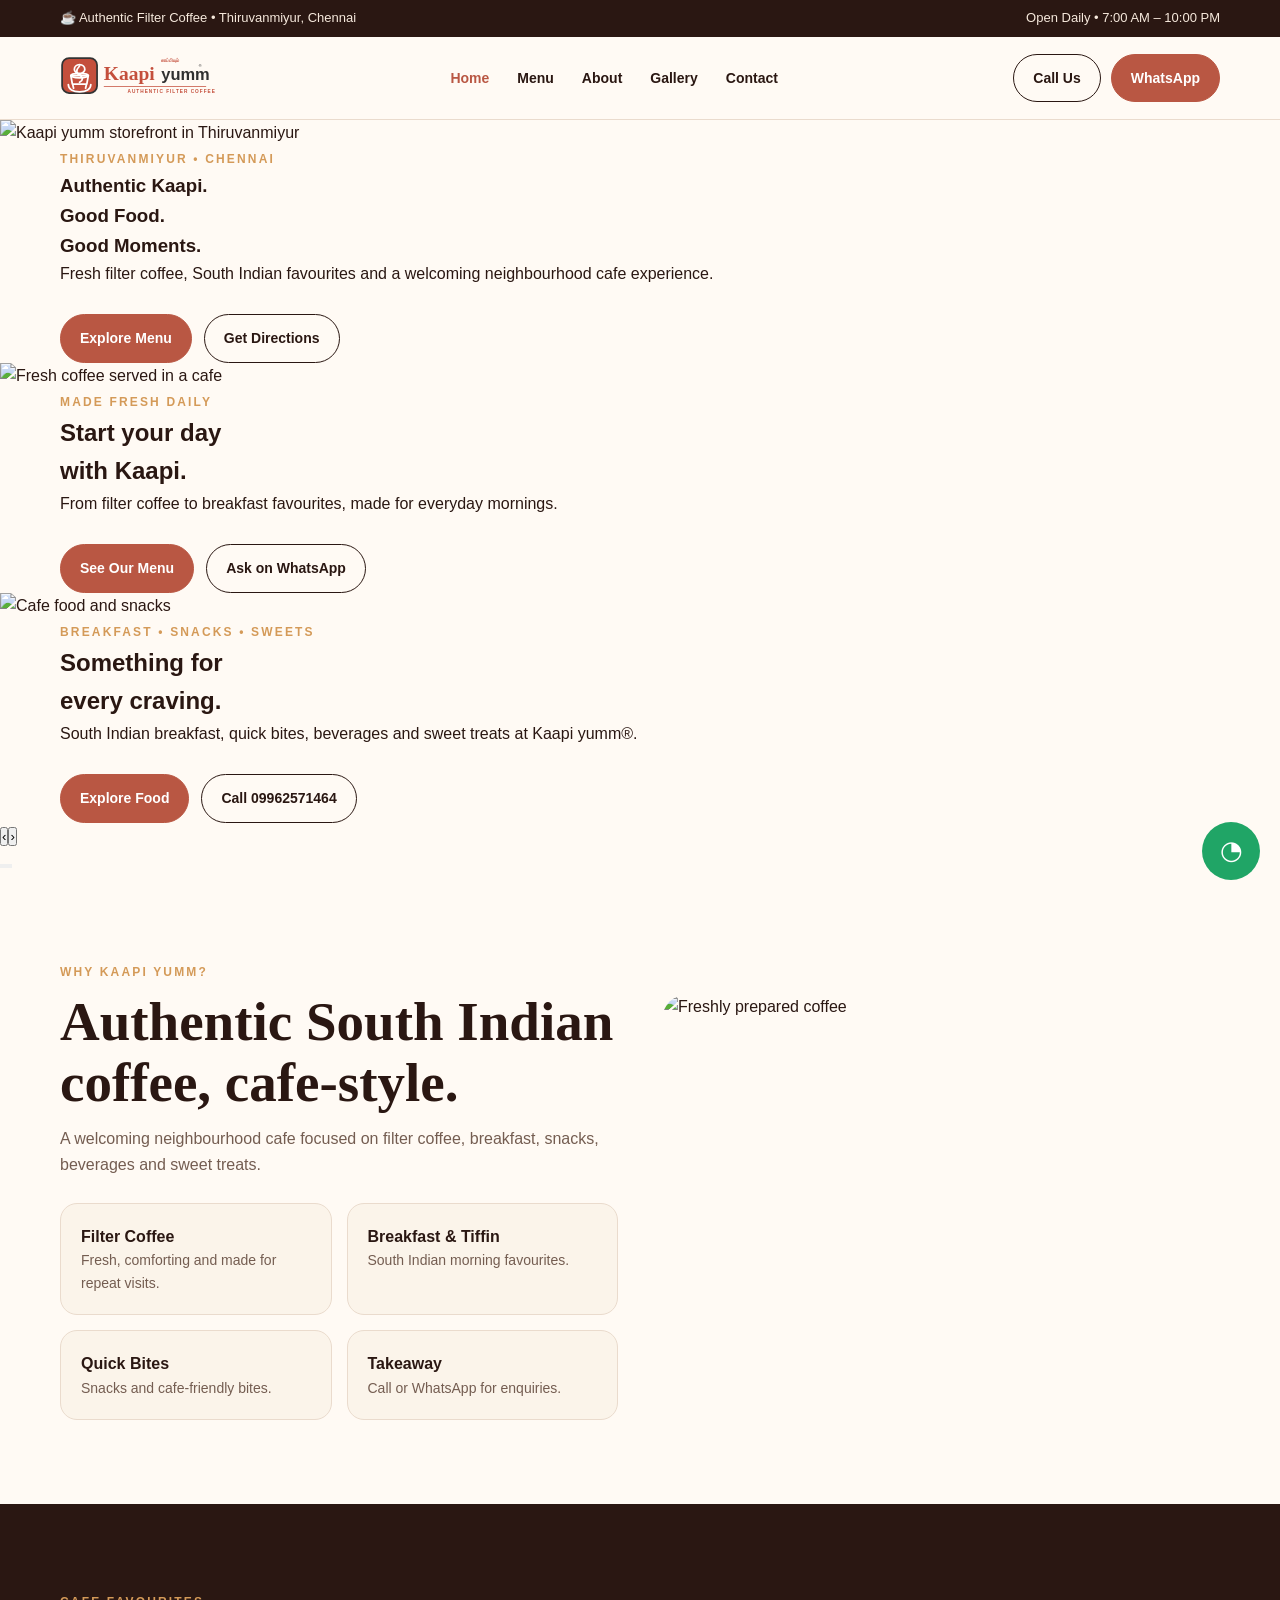
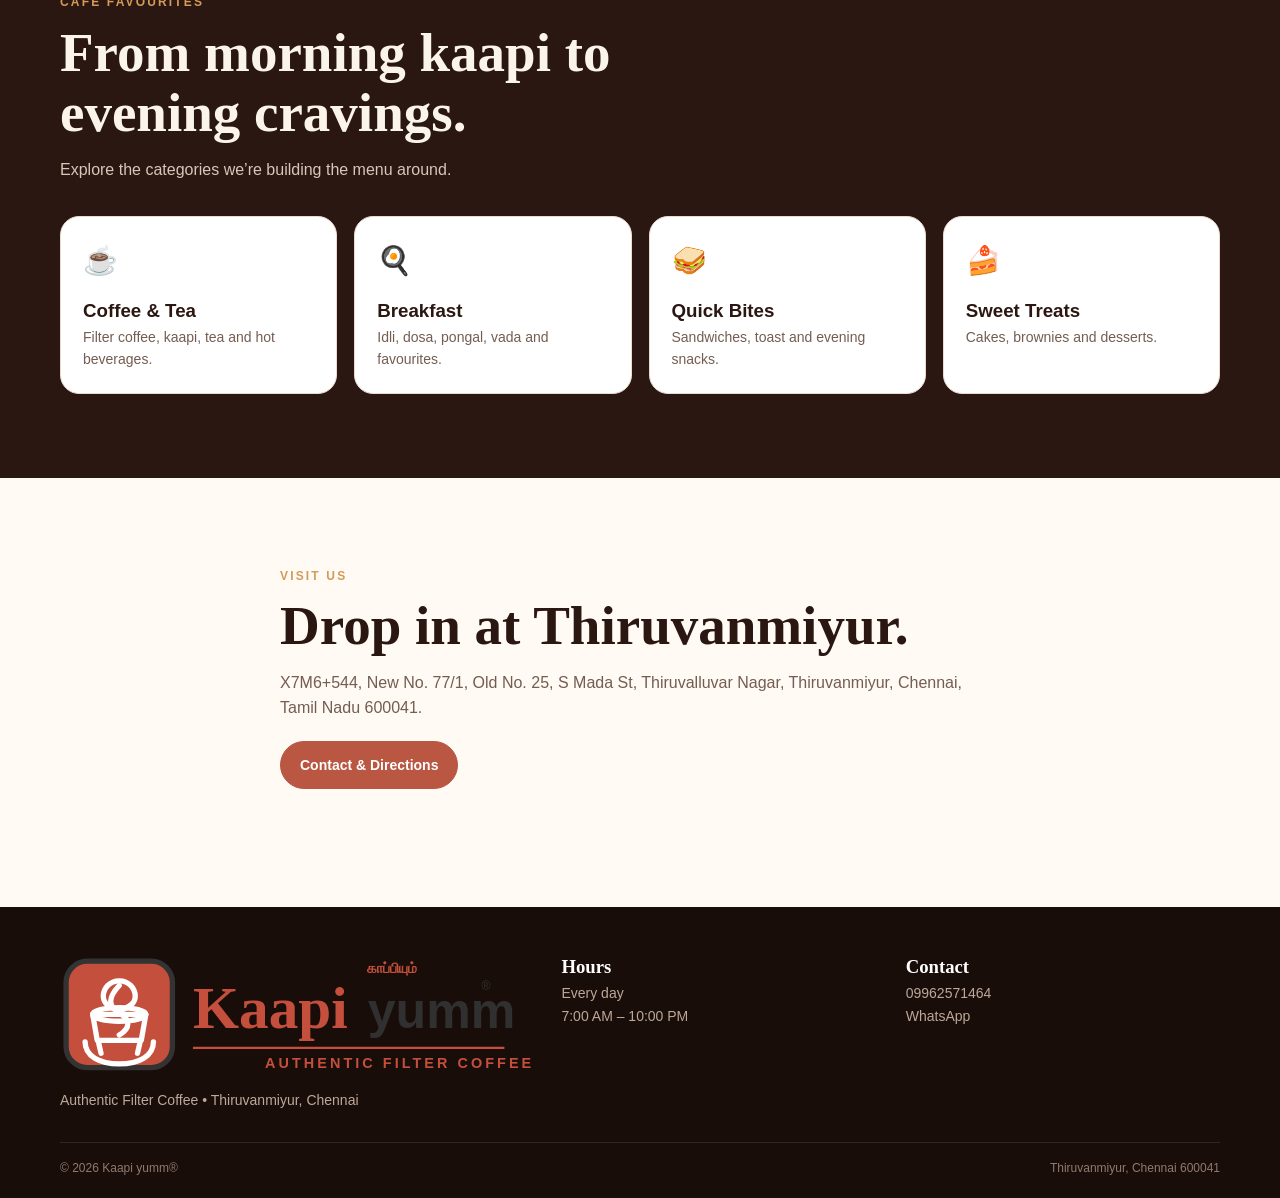
==== index.html @ 38e5a7e5 "Add responsive Kaapi yumm hero slider" ====
<!doctype html><html lang="en"><head><meta charset="utf-8"><meta name="viewport" content="width=device-width,initial-scale=1"><title>Kaapi yumm® | Authentic Filter Coffee in Thiruvanmiyur</title><meta name="description" content="Kaapi yumm® — authentic filter coffee, breakfast, snacks and cafe favourites in Thiruvanmiyur, Chennai."><link rel="stylesheet" href="css/style.css"></head><body><div class="topbar"><div class="container"><span>☕ Authentic Filter Coffee • Thiruvanmiyur, Chennai</span><span>Open Daily • 7:00 AM – 10:00 PM</span></div></div><header class="navbar"><div class="container nav-wrap"><a class="brand" href="index.html"><img src="assets/kaapi-yumm-logo.svg" alt="Kaapi yumm® — Authentic Filter Coffee"></a><nav><ul class="nav-links"><li><a class="active" href="index.html">Home</a></li><li><a href="menu.html">Menu</a></li><li><a href="about.html">About</a></li><li><a href="gallery.html">Gallery</a></li><li><a href="contact.html">Contact</a></li></ul></nav><div class="nav-cta"><a class="btn btn-outline" href="tel:+919962571464">Call Us</a><a class="btn btn-primary" href="https://wa.me/919962571464?text=Hi%20Kaapi%20yumm%2C%20I%27d%20like%20to%20know%20more." target="_blank" rel="noreferrer">WhatsApp</a><button class="menu-toggle" aria-label="Open menu" aria-expanded="false">☰</button></div></div></header><main><section class="hero-slider" aria-label="Kaapi yumm highlights"><div class="slider-track"><article class="hero-slide is-active"><img src="assets/storefront.webp" alt="Kaapi yumm storefront in Thiruvanmiyur"><div class="hero-slide-overlay"><div class="container hero-slide-content"><span class="eyebrow">Thiruvanmiyur • Chennai</span><h1>Authentic <span>Kaapi.</span><br>Good Food.<br>Good Moments.</h1><p>Fresh filter coffee, South Indian favourites and a welcoming neighbourhood cafe experience.</p><div class="hero-actions"><a class="btn btn-primary" href="menu.html">Explore Menu</a><a class="btn btn-light" href="https://www.google.com/maps/search/?api=1&query=X7M6%2B544%2C%2077%2F1%2C%20S%20Mada%20St%2C%20Thiruvanmiyur%2C%20Chennai%2C%20Tamil%20Nadu%20600041" target="_blank" rel="noreferrer">Get Directions</a></div></div></div></article><article class="hero-slide"><img src="https://images.unsplash.com/photo-1495474472287-4d71bcdd2085?auto=format&fit=crop&w=1800&q=88" alt="Fresh coffee served in a cafe"><div class="hero-slide-overlay"><div class="container hero-slide-content"><span class="eyebrow">Made Fresh Daily</span><h2>Start your day<br>with <span>Kaapi.</span></h2><p>From filter coffee to breakfast favourites, made for everyday mornings.</p><div class="hero-actions"><a class="btn btn-primary" href="menu.html">See Our Menu</a><a class="btn btn-light" href="https://wa.me/919962571464?text=Hi%20Kaapi%20yumm%2C%20I%27d%20like%20to%20know%20today%27s%20specials." target="_blank" rel="noreferrer">Ask on WhatsApp</a></div></div></div></article><article class="hero-slide"><img src="https://images.unsplash.com/photo-1513104890138-7c749659a591?auto=format&fit=crop&w=1800&q=88" alt="Cafe food and snacks"><div class="hero-slide-overlay"><div class="container hero-slide-content"><span class="eyebrow">Breakfast • Snacks • Sweets</span><h2>Something for<br>every <span>craving.</span></h2><p>South Indian breakfast, quick bites, beverages and sweet treats at Kaapi yumm®.</p><div class="hero-actions"><a class="btn btn-primary" href="menu.html">Explore Food</a><a class="btn btn-light" href="tel:+919962571464">Call 09962571464</a></div></div></div></article></div><button class="slider-arrow slider-prev" type="button" aria-label="Previous slide">‹</button><button class="slider-arrow slider-next" type="button" aria-label="Next slide">›</button><div class="slider-dots" aria-label="Choose slide"><button class="slider-dot is-active" type="button" aria-label="Slide 1" data-slide="0"></button><button class="slider-dot" type="button" aria-label="Slide 2" data-slide="1"></button><button class="slider-dot" type="button" aria-label="Slide 3" data-slide="2"></button></div></section><section class="section"><div class="container intro-grid"><div><span class="section-kicker">Why Kaapi yumm?</span><h2>Authentic South Indian coffee, cafe-style.</h2><p class="copy">A welcoming neighbourhood cafe focused on filter coffee, breakfast, snacks, beverages and sweet treats.</p><div class="feature-list"><div class="feature"><strong>Filter Coffee</strong><p>Fresh, comforting and made for repeat visits.</p></div><div class="feature"><strong>Breakfast & Tiffin</strong><p>South Indian morning favourites.</p></div><div class="feature"><strong>Quick Bites</strong><p>Snacks and cafe-friendly bites.</p></div><div class="feature"><strong>Takeaway</strong><p>Call or WhatsApp for enquiries.</p></div></div></div><div class="image-card"><img src="https://images.unsplash.com/photo-1495474472287-4d71bcdd2085?auto=format&fit=crop&w=1100&q=85" alt="Freshly prepared coffee"></div></div></section><section class="section dark"><div class="container"><div class="section-head"><span class="eyebrow">Cafe favourites</span><h2>From morning kaapi to evening cravings.</h2><p>Explore the categories we’re building the menu around.</p></div><div class="cards-4"><div class="info-card"><div class="icon">☕</div><h3>Coffee & Tea</h3><p>Filter coffee, kaapi, tea and hot beverages.</p></div><div class="info-card"><div class="icon">🍳</div><h3>Breakfast</h3><p>Idli, dosa, pongal, vada and favourites.</p></div><div class="info-card"><div class="icon">🥪</div><h3>Quick Bites</h3><p>Sandwiches, toast and evening snacks.</p></div><div class="info-card"><div class="icon">🍰</div><h3>Sweet Treats</h3><p>Cakes, brownies and desserts.</p></div></div></div></section><section class="section"><div class="container section-head"><span class="section-kicker">Visit us</span><h2>Drop in at Thiruvanmiyur.</h2><p>X7M6+544, New No. 77/1, Old No. 25, S Mada St, Thiruvalluvar Nagar, Thiruvanmiyur, Chennai, Tamil Nadu 600041.</p><a class="btn btn-primary" style="margin-top:20px" href="contact.html">Contact & Directions</a></div></section></main><footer class="footer"><div class="container"><div class="footer-grid"><div><img class="footer-logo" src="assets/kaapi-yumm-logo.svg" alt="Kaapi yumm®"><p>Authentic Filter Coffee • Thiruvanmiyur, Chennai</p></div><div><h3>Hours</h3><p>Every day<br>7:00 AM – 10:00 PM</p></div><div><h3>Contact</h3><p><a href="tel:+919962571464">09962571464</a><br><a href="https://wa.me/919962571464" target="_blank" rel="noreferrer">WhatsApp</a></p></div></div><div class="footer-bottom"><span>© 2026 Kaapi yumm®</span><span>Thiruvanmiyur, Chennai 600041</span></div></div></footer><a class="whatsapp" href="https://wa.me/919962571464" target="_blank" rel="noreferrer" aria-label="WhatsApp">◔</a><script src="js/script.js"></script></body></html>
---- css/style.css ----
:root{--coffee:#2a1712;--cream:#fbf4ea;--paper:#fffaf4;--red:#b95743;--gold:#d49a58;--muted:#745d51;--line:#eadbcd}*{box-sizing:border-box;margin:0;padding:0}html{scroll-behavior:smooth}body{font-family:Arial,Helvetica,sans-serif;color:var(--coffee);background:var(--paper);line-height:1.6}a{text-decoration:none;color:inherit}img{max-width:100%;display:block}.container{width:min(1160px,92%);margin:auto}.topbar{background:var(--coffee);color:#f6e9dc;font-size:13px}.topbar .container{display:flex;justify-content:space-between;padding:8px 0}.navbar{position:sticky;top:0;z-index:50;background:rgba(255,250,244,.97);backdrop-filter:blur(12px);border-bottom:1px solid var(--line)}.nav-wrap{min-height:82px;display:flex;align-items:center;justify-content:space-between;gap:25px}.brand img{width:155px;height:58px;object-fit:contain}.nav-links{display:flex;list-style:none;gap:28px;font-weight:700;font-size:14px}.nav-links a:hover,.nav-links a.active{color:var(--red)}.nav-cta{display:flex;gap:10px;align-items:center}.btn{display:inline-flex;align-items:center;justify-content:center;padding:12px 19px;border-radius:999px;font-weight:800;font-size:14px;border:1px solid var(--coffee)}.btn-primary{background:var(--red);color:#fff;border-color:var(--red)}.btn-outline:hover{background:var(--coffee);color:#fff}.menu-toggle{display:none;background:none;border:0;font-size:25px}.hero{background:var(--coffee);color:var(--cream);padding:74px 0}.hero-grid{display:grid;grid-template-columns:1.05fr .95fr;gap:48px;align-items:center}.eyebrow,.section-kicker{color:var(--gold);font-size:12px;letter-spacing:.18em;text-transform:uppercase;font-weight:900}.hero h1{font-family:Georgia,serif;font-size:clamp(48px,6.2vw,78px);line-height:1.02;margin:14px 0 20px}.hero h1 span{color:var(--gold)}.hero p{font-size:18px;color:#ead9ca;max-width:640px}.hero-actions{display:flex;gap:12px;flex-wrap:wrap;margin-top:28px}.hero-card{position:relative}.hero-card img{width:100%;aspect-ratio:1/1;object-fit:cover;border-radius:30px}.hero-badge{position:absolute;right:-14px;bottom:22px;background:var(--gold);color:var(--coffee);padding:14px 18px;border-radius:16px;font-weight:900}.section{padding:84px 0}.section-head{max-width:720px;margin-bottom:34px}.section h2{font-family:Georgia,serif;font-size:clamp(34px,4.5vw,55px);line-height:1.1;margin:9px 0 13px}.section-head p,.copy{color:var(--muted)}.intro-grid,.contact-grid,.about-grid{display:grid;grid-template-columns:1fr 1fr;gap:44px;align-items:center}.feature-list{display:grid;grid-template-columns:repeat(2,1fr);gap:15px;margin-top:25px}.feature{padding:20px;background:var(--cream);border:1px solid var(--line);border-radius:17px}.feature p{font-size:14px;color:var(--muted)}.image-card img,.photo{border-radius:26px;width:100%;min-height:390px;object-fit:cover}.dark{background:var(--coffee);color:var(--cream)}.dark .section-head p{color:#d8c6b9}.cards-4{display:grid;grid-template-columns:repeat(4,1fr);gap:17px}.info-card{background:#fff;border:1px solid var(--line);border-radius:19px;padding:22px;color:var(--coffee)}.info-card .icon{font-size:28px;margin-bottom:12px}.info-card p{font-size:14px;color:var(--muted)}.menu-grid{display:grid;grid-template-columns:repeat(3,1fr);gap:18px}.menu-card{background:#fff;border:1px solid var(--line);border-radius:20px;overflow:hidden}.menu-card-media img{width:100%;height:210px;object-fit:cover}.menu-card-body{padding:18px}.menu-card-top{display:flex;justify-content:space-between;gap:10px}.menu-card-tag{display:inline-block;color:var(--red);font-size:11px;font-weight:900;letter-spacing:.13em;text-transform:uppercase;margin-top:7px}.menu-card-body p{color:var(--muted);font-size:14px;margin-top:7px}.menu-filters{display:flex;gap:10px;flex-wrap:wrap;margin-bottom:24px}.filter-btn{border:1px solid var(--line);background:white;padding:10px 16px;border-radius:999px;font-weight:800}.filter-btn.active{background:var(--red);color:white;border-color:var(--red)}.gallery-grid{display:grid;grid-template-columns:repeat(3,1fr);gap:15px}.gallery-grid img{width:100%;height:270px;object-fit:cover;border-radius:18px}.gallery-grid img.tall{height:390px}.page-hero{padding:70px 0 46px;background:linear-gradient(180deg,#f1e4d7,transparent)}.page-hero h1{font-family:Georgia,serif;font-size:clamp(44px,6vw,68px);line-height:1.04}.page-hero p{max-width:700px;color:var(--muted);font-size:18px;margin-top:16px}.contact-card{background:var(--coffee);color:var(--cream);padding:30px;border-radius:26px}.contact-item{display:flex;gap:14px;padding:16px 0;border-bottom:1px solid rgba(255,255,255,.12)}.contact-item i{color:var(--gold);padding-top:4px}.contact-item p,.contact-item a{color:#dfcdbf;font-size:14px}.map-frame{width:100%;min-height:390px;border:0;border-radius:24px}.footer{background:#190d09;color:#e5d5c8;padding:45px 0 20px}.footer-grid{display:grid;grid-template-columns:1.5fr 1fr 1fr;gap:30px}.footer h3{font-family:Georgia,serif;color:#fff}.footer p{font-size:14px;color:#bda89a}.footer-bottom{border-top:1px solid rgba(255,255,255,.1);margin-top:30px;padding-top:16px;display:flex;justify-content:space-between;font-size:12px;color:#917a6d}.whatsapp{position:fixed;right:20px;bottom:20px;z-index:60;width:58px;height:58px;border-radius:50%;display:grid;place-items:center;background:#20a566;color:#fff;font-size:26px}@media(max-width:950px){.nav-links{display:none;position:absolute;top:82px;left:4%;right:4%;background:#fff;border:1px solid var(--line);border-radius:17px;padding:17px;flex-direction:column;gap:8px}.nav-links.open{display:flex}.menu-toggle{display:block}.nav-cta .btn-outline{display:none}.hero-grid,.intro-grid,.contact-grid,.about-grid{grid-template-columns:1fr}.cards-4{grid-template-columns:repeat(2,1fr)}.menu-grid{grid-template-columns:repeat(2,1fr)}.gallery-grid{grid-template-columns:repeat(2,1fr)}}@media(max-width:620px){.topbar .container{justify-content:center}.topbar .container span:last-child{display:none}.nav-wrap{min-height:72px}.brand img{width:125px}.nav-links{top:72px}.hero{padding:54px 0}.hero h1{font-size:48px}.hero p{font-size:16px}.section{padding:62px 0}.feature-list,.cards-4,.menu-grid,.gallery-grid,.footer-grid{grid-template-columns:1fr}.gallery-grid img,.gallery-grid img.tall{height:245px}.hero-badge{right:10px}.footer-bottom{flex-direction:column;gap:7px}}
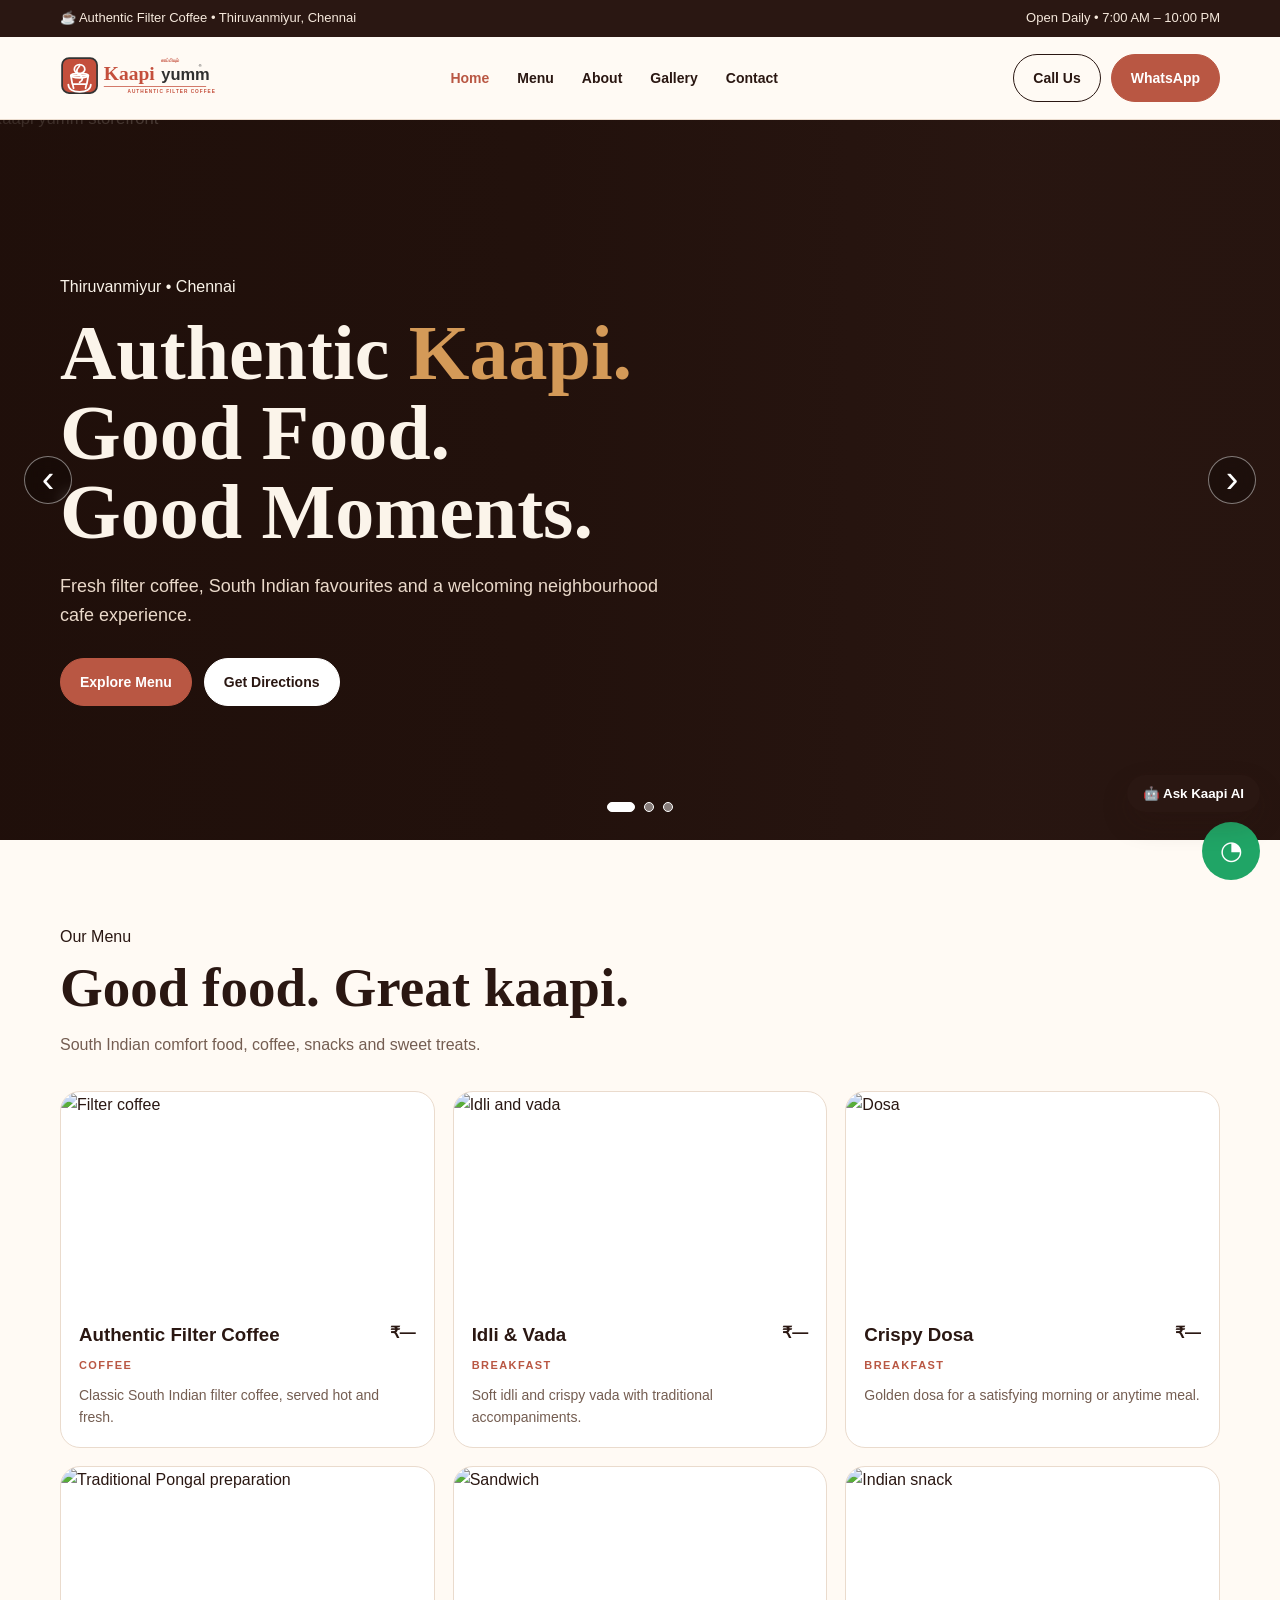
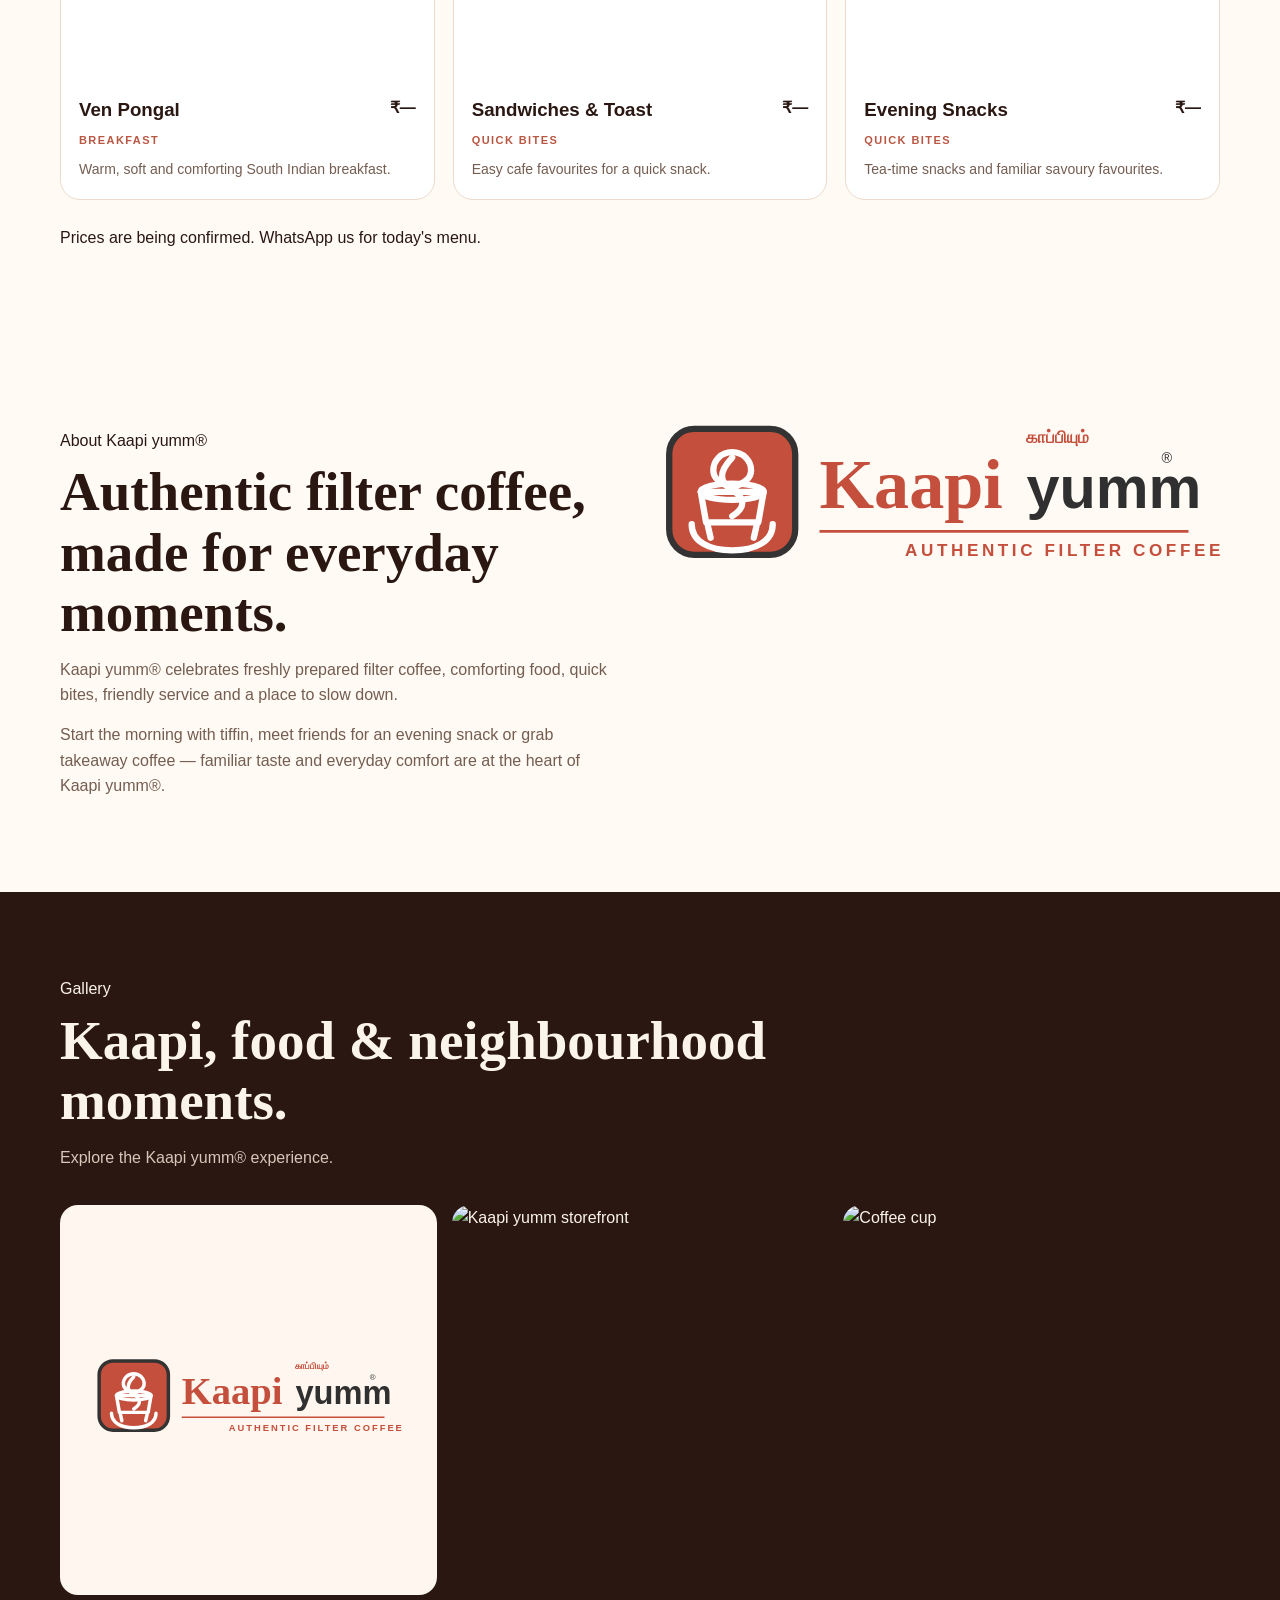
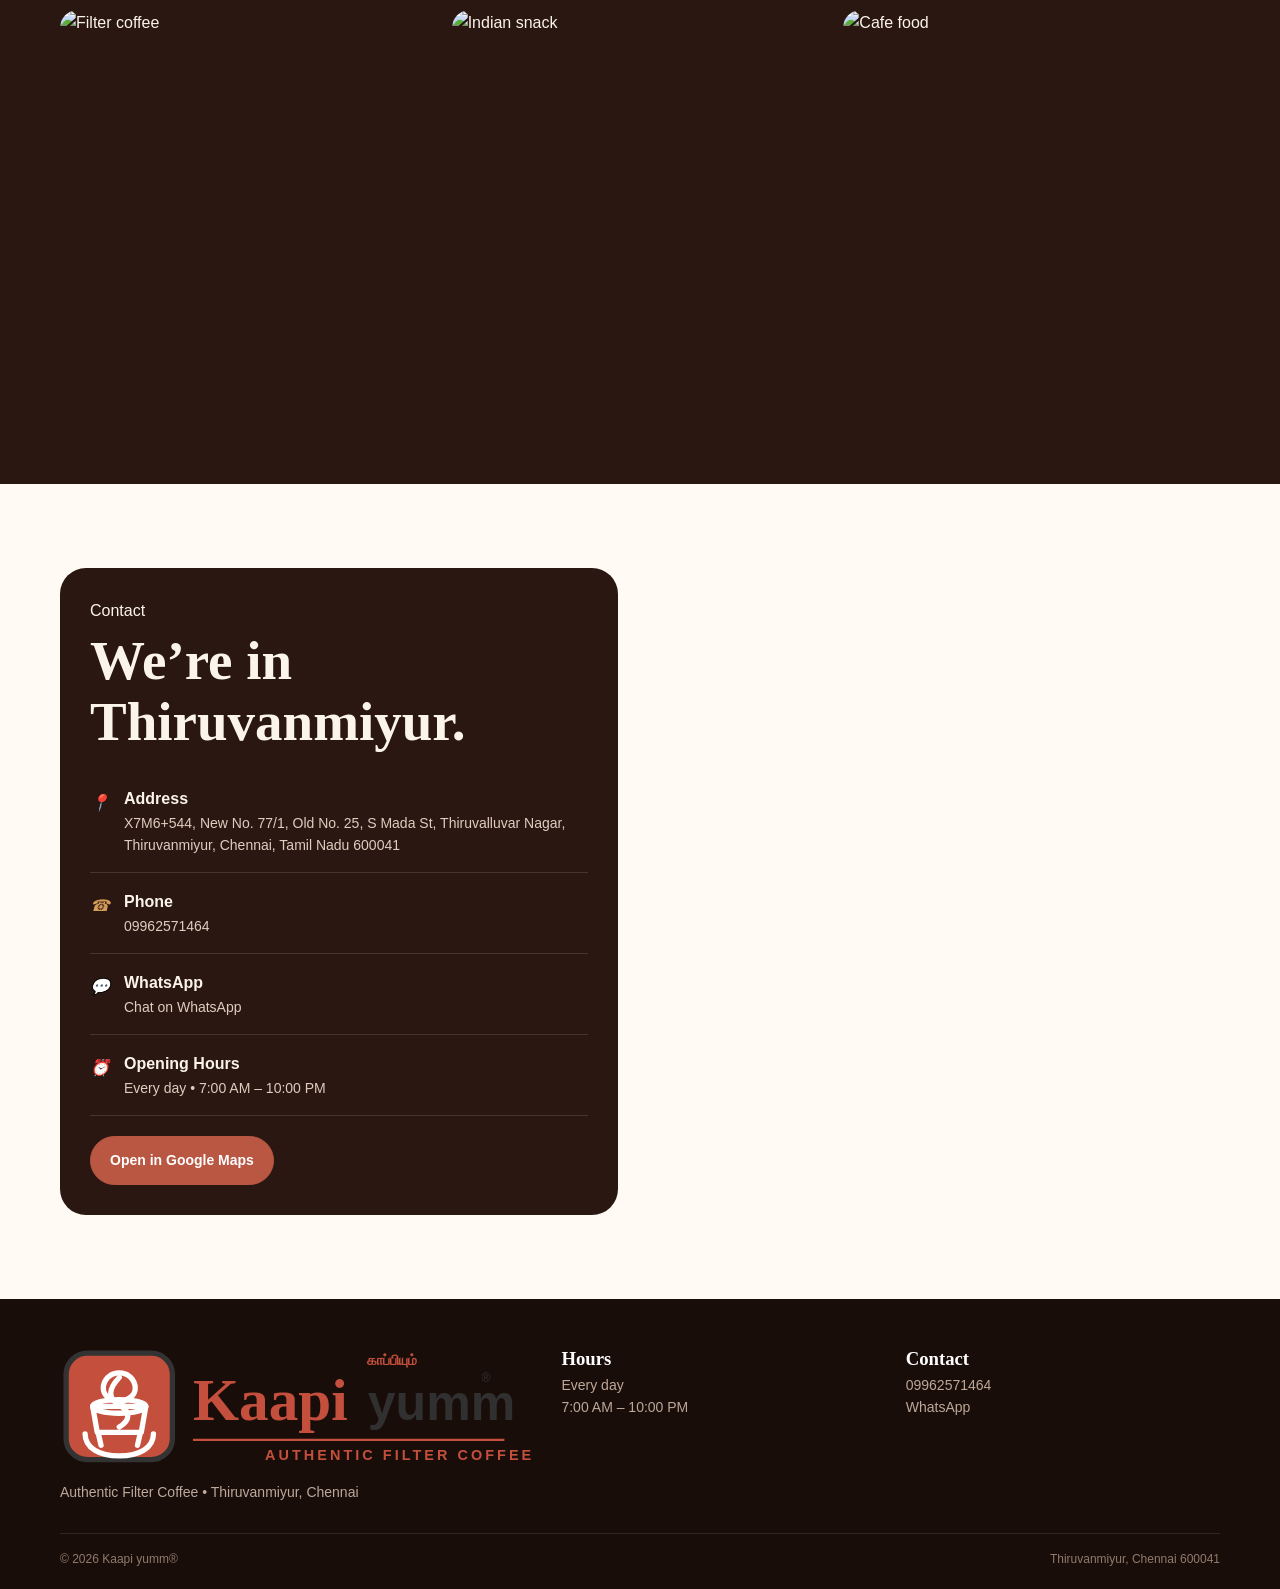
==== commit 2e441d35: "Make Kaapi yumm homepage a single-page scrolling website" ====
--- a/index.html
+++ b/index.html
@@ -1 +1 @@
-<!doctype html><html lang="en"><head><meta charset="utf-8"><meta name="viewport" content="width=device-width,initial-scale=1"><title>Kaapi yumm® | Authentic Filter Coffee in Thiruvanmiyur</title><meta name="description" content="Kaapi yumm® — authentic filter coffee, breakfast, snacks and cafe favourites in Thiruvanmiyur, Chennai."><link rel="stylesheet" href="css/style.css"></head><body><div class="topbar"><div class="container"><span>☕ Authentic Filter Coffee • Thiruvanmiyur, Chennai</span><span>Open Daily • 7:00 AM – 10:00 PM</span></div></div><header class="navbar"><div class="container nav-wrap"><a class="brand" href="index.html"><img src="assets/kaapi-yumm-logo.svg" alt="Kaapi yumm® — Authentic Filter Coffee"></a><nav><ul class="nav-links"><li><a class="active" href="index.html">Home</a></li><li><a href="menu.html">Menu</a></li><li><a href="about.html">About</a></li><li><a href="gallery.html">Gallery</a></li><li><a href="contact.html">Contact</a></li></ul></nav><div class="nav-cta"><a class="btn btn-outline" href="tel:+919962571464">Call Us</a><a class="btn btn-primary" href="https://wa.me/919962571464?text=Hi%20Kaapi%20yumm%2C%20I%27d%20like%20to%20know%20more." target="_blank" rel="noreferrer">WhatsApp</a><button class="menu-toggle" aria-label="Open menu" aria-expanded="false">☰</button></div></div></header><main><section class="hero-slider" aria-label="Kaapi yumm highlights"><div class="slider-track"><article class="hero-slide is-active"><img src="assets/storefront.webp" alt="Kaapi yumm storefront in Thiruvanmiyur"><div class="hero-slide-overlay"><div class="container hero-slide-content"><span class="eyebrow">Thiruvanmiyur • Chennai</span><h1>Authentic <span>Kaapi.</span><br>Good Food.<br>Good Moments.</h1><p>Fresh filter coffee, South Indian favourites and a welcoming neighbourhood cafe experience.</p><div class="hero-actions"><a class="btn btn-primary" href="menu.html">Explore Menu</a><a class="btn btn-light" href="https://www.google.com/maps/search/?api=1&query=X7M6%2B544%2C%2077%2F1%2C%20S%20Mada%20St%2C%20Thiruvanmiyur%2C%20Chennai%2C%20Tamil%20Nadu%20600041" target="_blank" rel="noreferrer">Get Directions</a></div></div></div></article><article class="hero-slide"><img src="https://images.unsplash.com/photo-1495474472287-4d71bcdd2085?auto=format&fit=crop&w=1800&q=88" alt="Fresh coffee served in a cafe"><div class="hero-slide-overlay"><div class="container hero-slide-content"><span class="eyebrow">Made Fresh Daily</span><h2>Start your day<br>with <span>Kaapi.</span></h2><p>From filter coffee to breakfast favourites, made for everyday mornings.</p><div class="hero-actions"><a class="btn btn-primary" href="menu.html">See Our Menu</a><a class="btn btn-light" href="https://wa.me/919962571464?text=Hi%20Kaapi%20yumm%2C%20I%27d%20like%20to%20know%20today%27s%20specials." target="_blank" rel="noreferrer">Ask on WhatsApp</a></div></div></div></article><article class="hero-slide"><img src="https://images.unsplash.com/photo-1513104890138-7c749659a591?auto=format&fit=crop&w=1800&q=88" alt="Cafe food and snacks"><div class="hero-slide-overlay"><div class="container hero-slide-content"><span class="eyebrow">Breakfast • Snacks • Sweets</span><h2>Something for<br>every <span>craving.</span></h2><p>South Indian breakfast, quick bites, beverages and sweet treats at Kaapi yumm®.</p><div class="hero-actions"><a class="btn btn-primary" href="menu.html">Explore Food</a><a class="btn btn-light" href="tel:+919962571464">Call 09962571464</a></div></div></div></article></div><button class="slider-arrow slider-prev" type="button" aria-label="Previous slide">‹</button><button class="slider-arrow slider-next" type="button" aria-label="Next slide">›</button><div class="slider-dots" aria-label="Choose slide"><button class="slider-dot is-active" type="button" aria-label="Slide 1" data-slide="0"></button><button class="slider-dot" type="button" aria-label="Slide 2" data-slide="1"></button><button class="slider-dot" type="button" aria-label="Slide 3" data-slide="2"></button></div></section><section class="section"><div class="container intro-grid"><div><span class="section-kicker">Why Kaapi yumm?</span><h2>Authentic South Indian coffee, cafe-style.</h2><p class="copy">A welcoming neighbourhood cafe focused on filter coffee, breakfast, snacks, beverages and sweet treats.</p><div class="feature-list"><div class="feature"><strong>Filter Coffee</strong><p>Fresh, comforting and made for repeat visits.</p></div><div class="feature"><strong>Breakfast & Tiffin</strong><p>South Indian morning favourites.</p></div><div class="feature"><strong>Quick Bites</strong><p>Snacks and cafe-friendly bites.</p></div><div class="feature"><strong>Takeaway</strong><p>Call or WhatsApp for enquiries.</p></div></div></div><div class="image-card"><img src="https://images.unsplash.com/photo-1495474472287-4d71bcdd2085?auto=format&fit=crop&w=1100&q=85" alt="Freshly prepared coffee"></div></div></section><section class="section dark"><div class="container"><div class="section-head"><span class="eyebrow">Cafe favourites</span><h2>From morning kaapi to evening cravings.</h2><p>Explore the categories we’re building the menu around.</p></div><div class="cards-4"><div class="info-card"><div class="icon">☕</div><h3>Coffee & Tea</h3><p>Filter coffee, kaapi, tea and hot beverages.</p></div><div class="info-card"><div class="icon">🍳</div><h3>Breakfast</h3><p>Idli, dosa, pongal, vada and favourites.</p></div><div class="info-card"><div class="icon">🥪</div><h3>Quick Bites</h3><p>Sandwiches, toast and evening snacks.</p></div><div class="info-card"><div class="icon">🍰</div><h3>Sweet Treats</h3><p>Cakes, brownies and desserts.</p></div></div></div></section><section class="section"><div class="container section-head"><span class="section-kicker">Visit us</span><h2>Drop in at Thiruvanmiyur.</h2><p>X7M6+544, New No. 77/1, Old No. 25, S Mada St, Thiruvalluvar Nagar, Thiruvanmiyur, Chennai, Tamil Nadu 600041.</p><a class="btn btn-primary" style="margin-top:20px" href="contact.html">Contact & Directions</a></div></section></main><footer class="footer"><div class="container"><div class="footer-grid"><div><img class="footer-logo" src="assets/kaapi-yumm-logo.svg" alt="Kaapi yumm®"><p>Authentic Filter Coffee • Thiruvanmiyur, Chennai</p></div><div><h3>Hours</h3><p>Every day<br>7:00 AM – 10:00 PM</p></div><div><h3>Contact</h3><p><a href="tel:+919962571464">09962571464</a><br><a href="https://wa.me/919962571464" target="_blank" rel="noreferrer">WhatsApp</a></p></div></div><div class="footer-bottom"><span>© 2026 Kaapi yumm®</span><span>Thiruvanmiyur, Chennai 600041</span></div></div></footer><a class="whatsapp" href="https://wa.me/919962571464" target="_blank" rel="noreferrer" aria-label="WhatsApp">◔</a><script src="js/script.js"></script></body></html>+<!doctype html><html lang="en"><head><meta charset="utf-8"><meta name="viewport" content="width=device-width,initial-scale=1"><title>Kaapi yumm® | Authentic Filter Coffee in Thiruvanmiyur</title><meta name="description" content="Kaapi yumm® — authentic filter coffee, breakfast, snacks and cafe favourites in Thiruvanmiyur, Chennai."><link rel="stylesheet" href="css/style.css"></head><body><div class="topbar"><div class="container"><span>☕ Authentic Filter Coffee • Thiruvanmiyur, Chennai</span><span>Open Daily • 7:00 AM – 10:00 PM</span></div></div><header class="navbar"><div class="container nav-wrap"><a class="brand" href="#home"><img src="assets/kaapi-yumm-logo.svg" alt="Kaapi yumm®"></a><nav><ul class="nav-links"><li><a class="active" href="#home">Home</a></li><li><a href="#menu">Menu</a></li><li><a href="#about">About</a></li><li><a href="#gallery">Gallery</a></li><li><a href="#contact">Contact</a></li></ul></nav><div class="nav-cta"><a class="btn btn-outline" href="tel:+919962571464">Call Us</a><a class="btn btn-primary" href="https://wa.me/919962571464" target="_blank" rel="noreferrer">WhatsApp</a><button class="menu-toggle" aria-label="Open menu" aria-expanded="false">☰</button></div></div></header><main><section id="home" class="hero-slider" aria-label="Kaapi yumm highlights"><div class="slider-track"><article class="hero-slide is-active"><img src="assets/storefront.webp" alt="Kaapi yumm storefront"><div class="hero-slide-overlay"><div class="container hero-slide-content"><span class="eyebrow">Thiruvanmiyur • Chennai</span><h1>Authentic <span>Kaapi.</span><br>Good Food.<br>Good Moments.</h1><p>Fresh filter coffee, South Indian favourites and a welcoming neighbourhood cafe experience.</p><div class="hero-actions"><a class="btn btn-primary" href="#menu">Explore Menu</a><a class="btn btn-light" href="#contact">Get Directions</a></div></div></div></article><article class="hero-slide"><img src="https://images.unsplash.com/photo-1495474472287-4d71bcdd2085?auto=format&fit=crop&w=1800&q=88" alt="Fresh coffee"><div class="hero-slide-overlay"><div class="container hero-slide-content"><span class="eyebrow">Made Fresh Daily</span><h2>Start your day<br>with <span>Kaapi.</span></h2><p>From filter coffee to breakfast favourites, made for everyday mornings.</p><div class="hero-actions"><a class="btn btn-primary" href="#menu">See Our Menu</a><a class="btn btn-light" href="https://wa.me/919962571464" target="_blank" rel="noreferrer">WhatsApp Us</a></div></div></div></article><article class="hero-slide"><img src="https://images.unsplash.com/photo-1513104890138-7c749659a591?auto=format&fit=crop&w=1800&q=88" alt="Cafe food and snacks"><div class="hero-slide-overlay"><div class="container hero-slide-content"><span class="eyebrow">Breakfast • Snacks • Sweets</span><h2>Something for<br>every <span>craving.</span></h2><p>South Indian breakfast, quick bites, beverages and sweet treats.</p><div class="hero-actions"><a class="btn btn-primary" href="#menu">Explore Food</a><a class="btn btn-light" href="tel:+919962571464">Call Us</a></div></div></div></article></div><button class="slider-arrow slider-prev" type="button" aria-label="Previous slide">‹</button><button class="slider-arrow slider-next" type="button" aria-label="Next slide">›</button><div class="slider-dots"><button class="slider-dot is-active" type="button" data-slide="0" aria-label="Slide 1"></button><button class="slider-dot" type="button" data-slide="1" aria-label="Slide 2"></button><button class="slider-dot" type="button" data-slide="2" aria-label="Slide 3"></button></div></section><section id="menu" class="section"><div class="container"><div class="section-head"><span class="section-kicker">Our Menu</span><h2>Good food. Great kaapi.</h2><p>South Indian comfort food, coffee, snacks and sweet treats.</p></div><div class="menu-grid"><article class="menu-card"><div class="menu-card-media"><img src="https://images.unsplash.com/photo-1498804103079-a6351b050096?auto=format&fit=crop&w=900&q=85" alt="Filter coffee"></div><div class="menu-card-body"><div class="menu-card-top"><h3>Authentic Filter Coffee</h3><strong>₹—</strong></div><span class="menu-card-tag">Coffee</span><p>Classic South Indian filter coffee, served hot and fresh.</p></div></article><article class="menu-card"><div class="menu-card-media"><img src="https://images.unsplash.com/photo-1610192244261-3f33de3f55e4?auto=format&fit=crop&w=900&q=85" alt="Idli and vada"></div><div class="menu-card-body"><div class="menu-card-top"><h3>Idli & Vada</h3><strong>₹—</strong></div><span class="menu-card-tag">Breakfast</span><p>Soft idli and crispy vada with traditional accompaniments.</p></div></article><article class="menu-card"><div class="menu-card-media"><img src="https://images.unsplash.com/photo-1668236543090-82eba5ee5976?auto=format&fit=crop&w=900&q=85" alt="Dosa"></div><div class="menu-card-body"><div class="menu-card-top"><h3>Crispy Dosa</h3><strong>₹—</strong></div><span class="menu-card-tag">Breakfast</span><p>Golden dosa for a satisfying morning or anytime meal.</p></div></article><article class="menu-card"><div class="menu-card-media"><img src="https://images.pexels.com/photos/30519624/pexels-photo-30519624.jpeg?auto=compress&cs=tinysrgb&w=900" alt="Traditional Pongal preparation"></div><div class="menu-card-body"><div class="menu-card-top"><h3>Ven Pongal</h3><strong>₹—</strong></div><span class="menu-card-tag">Breakfast</span><p>Warm, soft and comforting South Indian breakfast.</p></div></article><article class="menu-card"><div class="menu-card-media"><img src="https://images.unsplash.com/photo-1528735602780-2552fd46c7af?auto=format&fit=crop&w=900&q=85" alt="Sandwich"></div><div class="menu-card-body"><div class="menu-card-top"><h3>Sandwiches & Toast</h3><strong>₹—</strong></div><span class="menu-card-tag">Quick Bites</span><p>Easy cafe favourites for a quick snack.</p></div></article><article class="menu-card"><div class="menu-card-media"><img src="https://images.unsplash.com/photo-1601050690597-df0568f70950?auto=format&fit=crop&w=900&q=85" alt="Indian snack"></div><div class="menu-card-body"><div class="menu-card-top"><h3>Evening Snacks</h3><strong>₹—</strong></div><span class="menu-card-tag">Quick Bites</span><p>Tea-time snacks and familiar savoury favourites.</p></div></article></div><div class="note" style="margin-top:25px">Prices are being confirmed. <a href="https://wa.me/919962571464" target="_blank" rel="noreferrer">WhatsApp us for today's menu.</a></div></div></section><section id="about" class="section"><div class="container about-grid"><div><span class="section-kicker">About Kaapi yumm®</span><h2>Authentic filter coffee, made for everyday moments.</h2><p class="copy">Kaapi yumm® celebrates freshly prepared filter coffee, comforting food, quick bites, friendly service and a place to slow down.</p><p class="copy" style="margin-top:14px">Start the morning with tiffin, meet friends for an evening snack or grab takeaway coffee — familiar taste and everyday comfort are at the heart of Kaapi yumm®.</p></div><div class="photo logo-photo"><img src="assets/kaapi-yumm-logo.svg" alt="Kaapi yumm® logo"></div></div></section><section id="gallery" class="section dark"><div class="container"><div class="section-head"><span class="eyebrow">Gallery</span><h2>Kaapi, food & neighbourhood moments.</h2><p>Explore the Kaapi yumm® experience.</p></div><div class="gallery-grid"><img class="tall" style="object-fit:contain;padding:35px;background:#fff7ef" src="assets/kaapi-yumm-logo.svg" alt="Kaapi yumm logo"><img src="assets/storefront.webp" alt="Kaapi yumm storefront"><img src="https://images.unsplash.com/photo-1509042239860-f550ce710b93?auto=format&fit=crop&w=900&q=85" alt="Coffee cup"><img src="https://images.unsplash.com/photo-1498804103079-a6351b050096?auto=format&fit=crop&w=900&q=85" alt="Filter coffee"><img src="https://images.unsplash.com/photo-1601050690597-df0568f70950?auto=format&fit=crop&w=900&q=85" alt="Indian snack"><img class="tall" src="https://images.unsplash.com/photo-1513104890138-7c749659a591?auto=format&fit=crop&w=900&q=85" alt="Cafe food"></div></div></section><section id="contact" class="section"><div class="container contact-grid"><div class="contact-card"><span class="section-kicker">Contact</span><h2 style="font-family:Georgia,serif;margin:8px 0 18px">We’re in Thiruvanmiyur.</h2><div class="contact-item"><i>📍</i><div><h4>Address</h4><p>X7M6+544, New No. 77/1, Old No. 25, S Mada St, Thiruvalluvar Nagar, Thiruvanmiyur, Chennai, Tamil Nadu 600041</p></div></div><div class="contact-item"><i>☎</i><div><h4>Phone</h4><p><a href="tel:+919962571464">09962571464</a></p></div></div><div class="contact-item"><i>💬</i><div><h4>WhatsApp</h4><p><a href="https://wa.me/919962571464" target="_blank" rel="noreferrer">Chat on WhatsApp</a></p></div></div><div class="contact-item"><i>⏰</i><div><h4>Opening Hours</h4><p>Every day • 7:00 AM – 10:00 PM</p></div></div><a class="btn btn-primary" style="margin-top:20px" href="https://www.google.com/maps/search/?api=1&query=X7M6%2B544%2C%2077%2F1%2C%20S%20Mada%20St%2C%20Thiruvanmiyur%2C%20Chennai%2C%20Tamil%20Nadu%20600041" target="_blank" rel="noreferrer">Open in Google Maps</a></div><iframe class="map-frame" loading="lazy" src="https://www.google.com/maps?q=77%2F1%20S%20Mada%20St%2C%20Thiruvanmiyur%2C%20Chennai%2C%20Tamil%20Nadu%20600041&output=embed" title="Kaapi yumm map"></iframe></div></section></main><footer class="footer"><div class="container"><div class="footer-grid"><div><img class="footer-logo" src="assets/kaapi-yumm-logo.svg" alt="Kaapi yumm®"><p>Authentic Filter Coffee • Thiruvanmiyur, Chennai</p></div><div><h3>Hours</h3><p>Every day<br>7:00 AM – 10:00 PM</p></div><div><h3>Contact</h3><p><a href="tel:+919962571464">09962571464</a><br><a href="https://wa.me/919962571464" target="_blank" rel="noreferrer">WhatsApp</a></p></div></div><div class="footer-bottom"><span>© 2026 Kaapi yumm®</span><span>Thiruvanmiyur, Chennai 600041</span></div></div></footer><a class="whatsapp" href="https://wa.me/919962571464" target="_blank" rel="noreferrer" aria-label="WhatsApp">◔</a><script src="js/script.js"></script></body></html>
--- a/css/style.css
+++ b/css/style.css
@@ -1 +1 @@
-:root{--coffee:#2a1712;--cream:#fbf4ea;--paper:#fffaf4;--red:#b95743;--gold:#d49a58;--muted:#745d51;--line:#eadbcd}*{box-sizing:border-box;margin:0;padding:0}html{scroll-behavior:smooth}body{font-family:Arial,Helvetica,sans-serif;color:var(--coffee);background:var(--paper);line-height:1.6}a{text-decoration:none;color:inherit}img{max-width:100%;display:block}.container{width:min(1160px,92%);margin:auto}.topbar{background:var(--coffee);color:#f6e9dc;font-size:13px}.topbar .container{display:flex;justify-content:space-between;padding:8px 0}.navbar{position:sticky;top:0;z-index:50;background:rgba(255,250,244,.97);backdrop-filter:blur(12px);border-bottom:1px solid var(--line)}.nav-wrap{min-height:82px;display:flex;align-items:center;justify-content:space-between;gap:25px}.brand img{width:155px;height:58px;object-fit:contain}.nav-links{display:flex;list-style:none;gap:28px;font-weight:700;font-size:14px}.nav-links a:hover,.nav-links a.active{color:var(--red)}.nav-cta{display:flex;gap:10px;align-items:center}.btn{display:inline-flex;align-items:center;justify-content:center;padding:12px 19px;border-radius:999px;font-weight:800;font-size:14px;border:1px solid var(--coffee)}.btn-primary{background:var(--red);color:#fff;border-color:var(--red)}.btn-outline:hover{background:var(--coffee);color:#fff}.menu-toggle{display:none;background:none;border:0;font-size:25px}.hero{background:var(--coffee);color:var(--cream);padding:74px 0}.hero-grid{display:grid;grid-template-columns:1.05fr .95fr;gap:48px;align-items:center}.eyebrow,.section-kicker{color:var(--gold);font-size:12px;letter-spacing:.18em;text-transform:uppercase;font-weight:900}.hero h1{font-family:Georgia,serif;font-size:clamp(48px,6.2vw,78px);line-height:1.02;margin:14px 0 20px}.hero h1 span{color:var(--gold)}.hero p{font-size:18px;color:#ead9ca;max-width:640px}.hero-actions{display:flex;gap:12px;flex-wrap:wrap;margin-top:28px}.hero-card{position:relative}.hero-card img{width:100%;aspect-ratio:1/1;object-fit:cover;border-radius:30px}.hero-badge{position:absolute;right:-14px;bottom:22px;background:var(--gold);color:var(--coffee);padding:14px 18px;border-radius:16px;font-weight:900}.section{padding:84px 0}.section-head{max-width:720px;margin-bottom:34px}.section h2{font-family:Georgia,serif;font-size:clamp(34px,4.5vw,55px);line-height:1.1;margin:9px 0 13px}.section-head p,.copy{color:var(--muted)}.intro-grid,.contact-grid,.about-grid{display:grid;grid-template-columns:1fr 1fr;gap:44px;align-items:center}.feature-list{display:grid;grid-template-columns:repeat(2,1fr);gap:15px;margin-top:25px}.feature{padding:20px;background:var(--cream);border:1px solid var(--line);border-radius:17px}.feature p{font-size:14px;color:var(--muted)}.image-card img,.photo{border-radius:26px;width:100%;min-height:390px;object-fit:cover}.dark{background:var(--coffee);color:var(--cream)}.dark .section-head p{color:#d8c6b9}.cards-4{display:grid;grid-template-columns:repeat(4,1fr);gap:17px}.info-card{background:#fff;border:1px solid var(--line);border-radius:19px;padding:22px;color:var(--coffee)}.info-card .icon{font-size:28px;margin-bottom:12px}.info-card p{font-size:14px;color:var(--muted)}.menu-grid{display:grid;grid-template-columns:repeat(3,1fr);gap:18px}.menu-card{background:#fff;border:1px solid var(--line);border-radius:20px;overflow:hidden}.menu-card-media img{width:100%;height:210px;object-fit:cover}.menu-card-body{padding:18px}.menu-card-top{display:flex;justify-content:space-between;gap:10px}.menu-card-tag{display:inline-block;color:var(--red);font-size:11px;font-weight:900;letter-spacing:.13em;text-transform:uppercase;margin-top:7px}.menu-card-body p{color:var(--muted);font-size:14px;margin-top:7px}.menu-filters{display:flex;gap:10px;flex-wrap:wrap;margin-bottom:24px}.filter-btn{border:1px solid var(--line);background:white;padding:10px 16px;border-radius:999px;font-weight:800}.filter-btn.active{background:var(--red);color:white;border-color:var(--red)}.gallery-grid{display:grid;grid-template-columns:repeat(3,1fr);gap:15px}.gallery-grid img{width:100%;height:270px;object-fit:cover;border-radius:18px}.gallery-grid img.tall{height:390px}.page-hero{padding:70px 0 46px;background:linear-gradient(180deg,#f1e4d7,transparent)}.page-hero h1{font-family:Georgia,serif;font-size:clamp(44px,6vw,68px);line-height:1.04}.page-hero p{max-width:700px;color:var(--muted);font-size:18px;margin-top:16px}.contact-card{background:var(--coffee);color:var(--cream);padding:30px;border-radius:26px}.contact-item{display:flex;gap:14px;padding:16px 0;border-bottom:1px solid rgba(255,255,255,.12)}.contact-item i{color:var(--gold);padding-top:4px}.contact-item p,.contact-item a{color:#dfcdbf;font-size:14px}.map-frame{width:100%;min-height:390px;border:0;border-radius:24px}.footer{background:#190d09;color:#e5d5c8;padding:45px 0 20px}.footer-grid{display:grid;grid-template-columns:1.5fr 1fr 1fr;gap:30px}.footer h3{font-family:Georgia,serif;color:#fff}.footer p{font-size:14px;color:#bda89a}.footer-bottom{border-top:1px solid rgba(255,255,255,.1);margin-top:30px;padding-top:16px;display:flex;justify-content:space-between;font-size:12px;color:#917a6d}.whatsapp{position:fixed;right:20px;bottom:20px;z-index:60;width:58px;height:58px;border-radius:50%;display:grid;place-items:center;background:#20a566;color:#fff;font-size:26px}@media(max-width:950px){.nav-links{display:none;position:absolute;top:82px;left:4%;right:4%;background:#fff;border:1px solid var(--line);border-radius:17px;padding:17px;flex-direction:column;gap:8px}.nav-links.open{display:flex}.menu-toggle{display:block}.nav-cta .btn-outline{display:none}.hero-grid,.intro-grid,.contact-grid,.about-grid{grid-template-columns:1fr}.cards-4{grid-template-columns:repeat(2,1fr)}.menu-grid{grid-template-columns:repeat(2,1fr)}.gallery-grid{grid-template-columns:repeat(2,1fr)}}@media(max-width:620px){.topbar .container{justify-content:center}.topbar .container span:last-child{display:none}.nav-wrap{min-height:72px}.brand img{width:125px}.nav-links{top:72px}.hero{padding:54px 0}.hero h1{font-size:48px}.hero p{font-size:16px}.section{padding:62px 0}.feature-list,.cards-4,.menu-grid,.gallery-grid,.footer-grid{grid-template-columns:1fr}.gallery-grid img,.gallery-grid img.tall{height:245px}.hero-badge{right:10px}.footer-bottom{flex-direction:column;gap:7px}}+:root{--coffee:#2a1712;--cream:#fbf4ea;--paper:#fffaf4;--red:#b95743;--gold:#d49a58;--muted:#745d51;--line:#eadbcd}*{box-sizing:border-box;margin:0;padding:0}html{scroll-behavior:smooth}body{font-family:Arial,Helvetica,sans-serif;color:var(--coffee);background:var(--paper);line-height:1.6}a{text-decoration:none;color:inherit}img{max-width:100%;display:block}.container{width:min(1160px,92%);margin:auto}.topbar{background:var(--coffee);color:#f6e9dc;font-size:13px}.topbar .container{display:flex;justify-content:space-between;padding:8px 0}.navbar{position:sticky;top:0;z-index:50;background:rgba(255,250,244,.97);backdrop-filter:blur(12px);border-bottom:1px solid var(--line)}.nav-wrap{min-height:82px;display:flex;align-items:center;justify-content:space-between;gap:25px}.brand img{width:155px;height:58px;object-fit:contain}.nav-links{display:flex;list-style:none;gap:28px;font-weight:700;font-size:14px}.nav-links a:hover,.nav-links a.active{color:var(--red)}.nav-cta{display:flex;gap:10px;align-items:center}.btn{display:inline-flex;align-items:center;justify-content:center;padding:12px 19px;border-radius:999px;font-weight:800;font-size:14px;border:1px solid var(--coffee)}.btn-primary{background:var(--red);color:#fff;border-color:var(--red)}.btn-outline:hover{background:var(--coffee);color:#fff}.btn-light{background:#fff;color:var(--coffee);border-color:#fff}.btn-light:hover{background:var(--cream)}.menu-toggle{display:none;background:none;border:0;font-size:25px}.hero-slider{position:relative;overflow:hidden;background:var(--coffee);color:var(--cream);height:min(720px,calc(100vh - 90px));min-height:590px}.slider-track{height:100%;position:relative}.hero-slide{position:absolute;inset:0;opacity:0;visibility:hidden;transform:scale(1.02);transition:opacity .7s ease,transform 1s ease,visibility .7s}.hero-slide.is-active{opacity:1;visibility:visible;transform:scale(1)}.hero-slide>img{width:100%;height:100%;object-fit:cover}.hero-slide-overlay{position:absolute;inset:0;background:linear-gradient(90deg,rgba(30,14,9,.88) 0%,rgba(30,14,9,.66) 42%,rgba(30,14,9,.18) 78%,rgba(30,14,9,.28) 100%);display:flex;align-items:center}.hero-slide-content{padding-top:20px}.hero-slide h1,.hero-slide h2{font-family:Georgia,serif;font-size:clamp(48px,6.2vw,78px);line-height:1.02;margin:14px 0 20px;max-width:760px}.hero-slide h1 span,.hero-slide h2 span{color:var(--gold)}.hero-slide p{font-size:18px;color:#ead9ca;max-width:620px}.hero-actions{display:flex;gap:12px;flex-wrap:wrap;margin-top:28px}.slider-arrow{position:absolute;top:50%;transform:translateY(-50%);z-index:4;width:48px;height:48px;border-radius:50%;border:1px solid rgba(255,255,255,.45);background:rgba(0,0,0,.25);color:#fff;font-size:38px;line-height:35px;cursor:pointer;backdrop-filter:blur(8px)}.slider-arrow:hover{background:rgba(0,0,0,.5)}.slider-prev{left:24px}.slider-next{right:24px}.slider-dots{position:absolute;z-index:5;left:50%;bottom:28px;transform:translateX(-50%);display:flex;gap:9px}.slider-dot{width:10px;height:10px;border-radius:50%;border:1px solid #fff;background:rgba(255,255,255,.45);padding:0;cursor:pointer}.slider-dot.is-active{width:28px;border-radius:10px;background:#fff}.section{padding:84px 0}.section-head{max-width:720px;margin-bottom:34px}.section h2{font-family:Georgia,serif;font-size:clamp(34px,4.5vw,55px);line-height:1.1;margin:9px 0 13px}.section-head p,.copy{color:var(--muted)}.intro-grid,.contact-grid,.about-grid{display:grid;grid-template-columns:1fr 1fr;gap:44px;align-items:center}.feature-list{display:grid;grid-template-columns:repeat(2,1fr);gap:15px;margin-top:25px}.feature{padding:20px;background:var(--cream);border:1px solid var(--line);border-radius:17px}.feature p{font-size:14px;color:var(--muted)}.image-card img,.photo{border-radius:26px;width:100%;min-height:390px;object-fit:cover}.dark{background:var(--coffee);color:var(--cream)}.dark .section-head p{color:#d8c6b9}.cards-4{display:grid;grid-template-columns:repeat(4,1fr);gap:17px}.info-card{background:#fff;border:1px solid var(--line);border-radius:19px;padding:22px;color:var(--coffee)}.info-card .icon{font-size:28px;margin-bottom:12px}.info-card p{font-size:14px;color:var(--muted)}.menu-grid{display:grid;grid-template-columns:repeat(3,1fr);gap:18px}.menu-card{background:#fff;border:1px solid var(--line);border-radius:20px;overflow:hidden}.menu-card-media img{width:100%;height:210px;object-fit:cover}.menu-card-body{padding:18px}.menu-card-top{display:flex;justify-content:space-between;gap:10px}.menu-card-tag{display:inline-block;color:var(--red);font-size:11px;font-weight:900;letter-spacing:.13em;text-transform:uppercase;margin-top:7px}.menu-card-body p{color:var(--muted);font-size:14px;margin-top:7px}.menu-filters{display:flex;gap:10px;flex-wrap:wrap;margin-bottom:24px}.filter-btn{border:1px solid var(--line);background:white;padding:10px 16px;border-radius:999px;font-weight:800}.filter-btn.active{background:var(--red);color:white;border-color:var(--red)}.gallery-grid{display:grid;grid-template-columns:repeat(3,1fr);gap:15px}.gallery-grid img{width:100%;height:270px;object-fit:cover;border-radius:18px}.gallery-grid img.tall{height:390px}.page-hero{padding:70px 0 46px;background:linear-gradient(180deg,#f1e4d7,transparent)}.page-hero h1{font-family:Georgia,serif;font-size:clamp(44px,6vw,68px);line-height:1.04}.page-hero p{max-width:700px;color:var(--muted);font-size:18px;margin-top:16px}.contact-card{background:var(--coffee);color:var(--cream);padding:30px;border-radius:26px}.contact-item{display:flex;gap:14px;padding:16px 0;border-bottom:1px solid rgba(255,255,255,.12)}.contact-item i{color:var(--gold);padding-top:4px}.contact-item p,.contact-item a{color:#dfcdbf;font-size:14px}.map-frame{width:100%;min-height:390px;border:0;border-radius:24px}.footer{background:#190d09;color:#e5d5c8;padding:45px 0 20px}.footer-grid{display:grid;grid-template-columns:1.5fr 1fr 1fr;gap:30px}.footer h3{font-family:Georgia,serif;color:#fff}.footer p{font-size:14px;color:#bda89a}.footer-bottom{border-top:1px solid rgba(255,255,255,.1);margin-top:30px;padding-top:16px;display:flex;justify-content:space-between;font-size:12px;color:#917a6d}.whatsapp{position:fixed;right:20px;bottom:20px;z-index:60;width:58px;height:58px;border-radius:50%;display:grid;place-items:center;background:#20a566;color:#fff;font-size:26px}@media(max-width:950px){.nav-links{display:none;position:absolute;top:82px;left:4%;right:4%;background:#fff;border:1px solid var(--line);border-radius:17px;padding:17px;flex-direction:column;gap:8px}.nav-links.open{display:flex}.menu-toggle{display:block}.nav-cta .btn-outline{display:none}.hero-grid,.intro-grid,.contact-grid,.about-grid{grid-template-columns:1fr}.cards-4{grid-template-columns:repeat(2,1fr)}.menu-grid{grid-template-columns:repeat(2,1fr)}.gallery-grid{grid-template-columns:repeat(2,1fr)}}@media(max-width:620px){.topbar .container{justify-content:center}.topbar .container span:last-child{display:none}.nav-wrap{min-height:72px}.brand img{width:125px}.nav-links{top:72px}.hero-slider{height:calc(100vh - 72px);min-height:600px}.hero-slide-overlay{background:linear-gradient(90deg,rgba(30,14,9,.88),rgba(30,14,9,.5))}.hero-slide h1,.hero-slide h2{font-size:47px}.hero-slide p{font-size:16px}.slider-arrow{width:40px;height:40px;font-size:31px}.slider-prev{left:12px}.slider-next{right:12px}.slider-dots{bottom:20px}.section{padding:62px 0}.feature-list,.cards-4,.menu-grid,.gallery-grid,.footer-grid{grid-template-columns:1fr}.gallery-grid img,.gallery-grid img.tall{height:245px}.footer-bottom{flex-direction:column;gap:7px}}
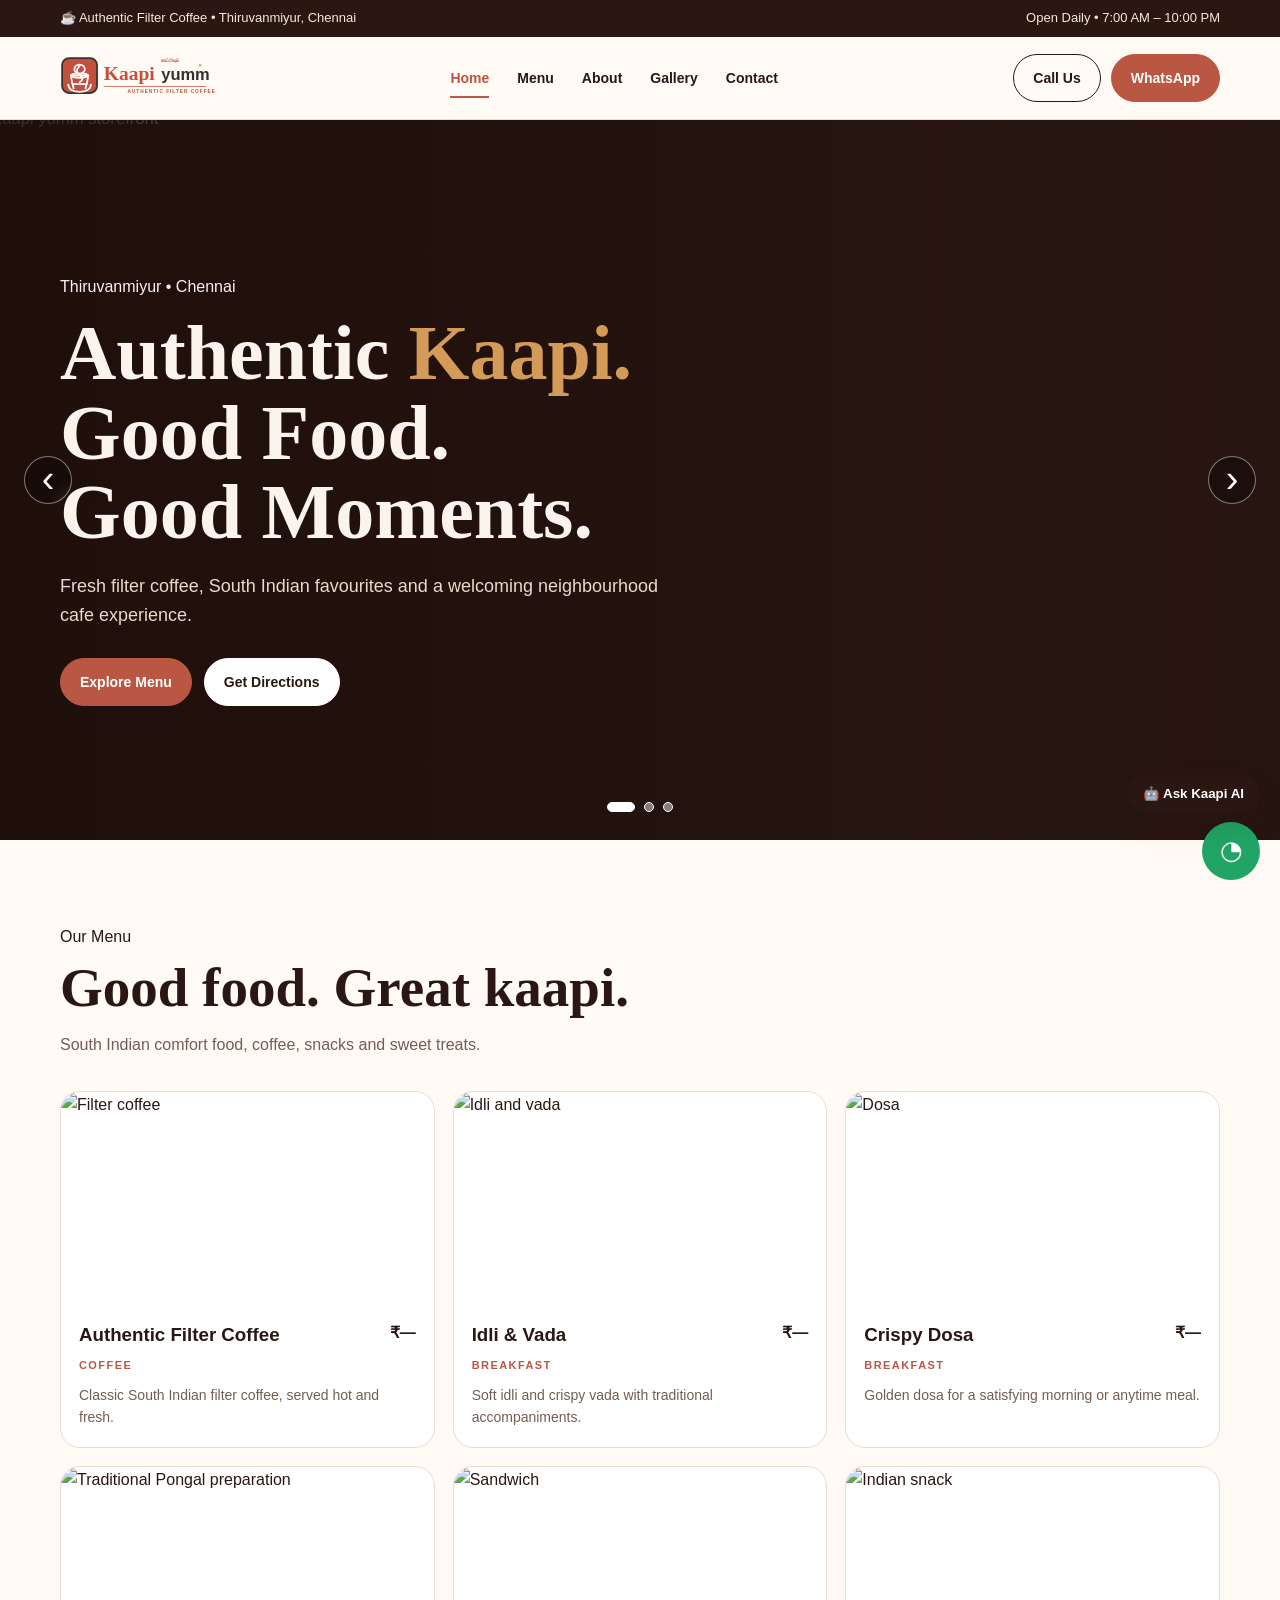
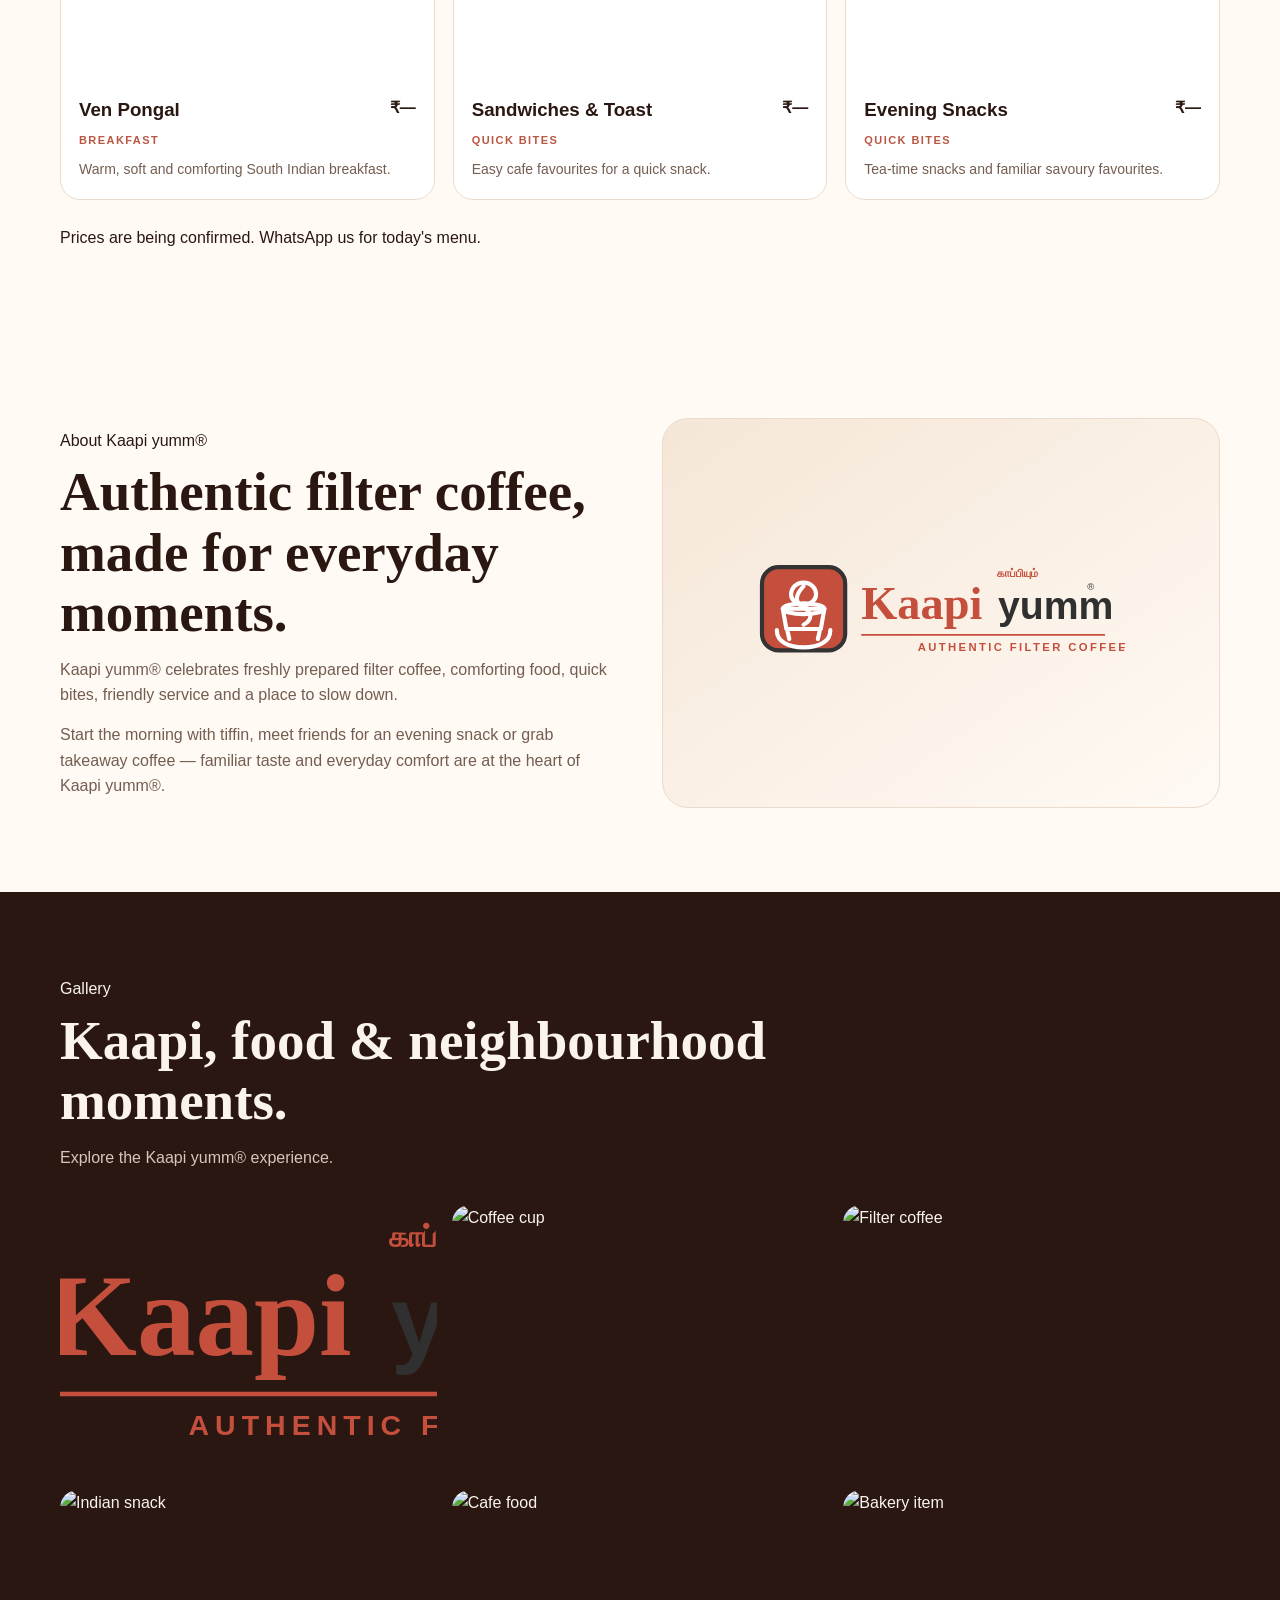
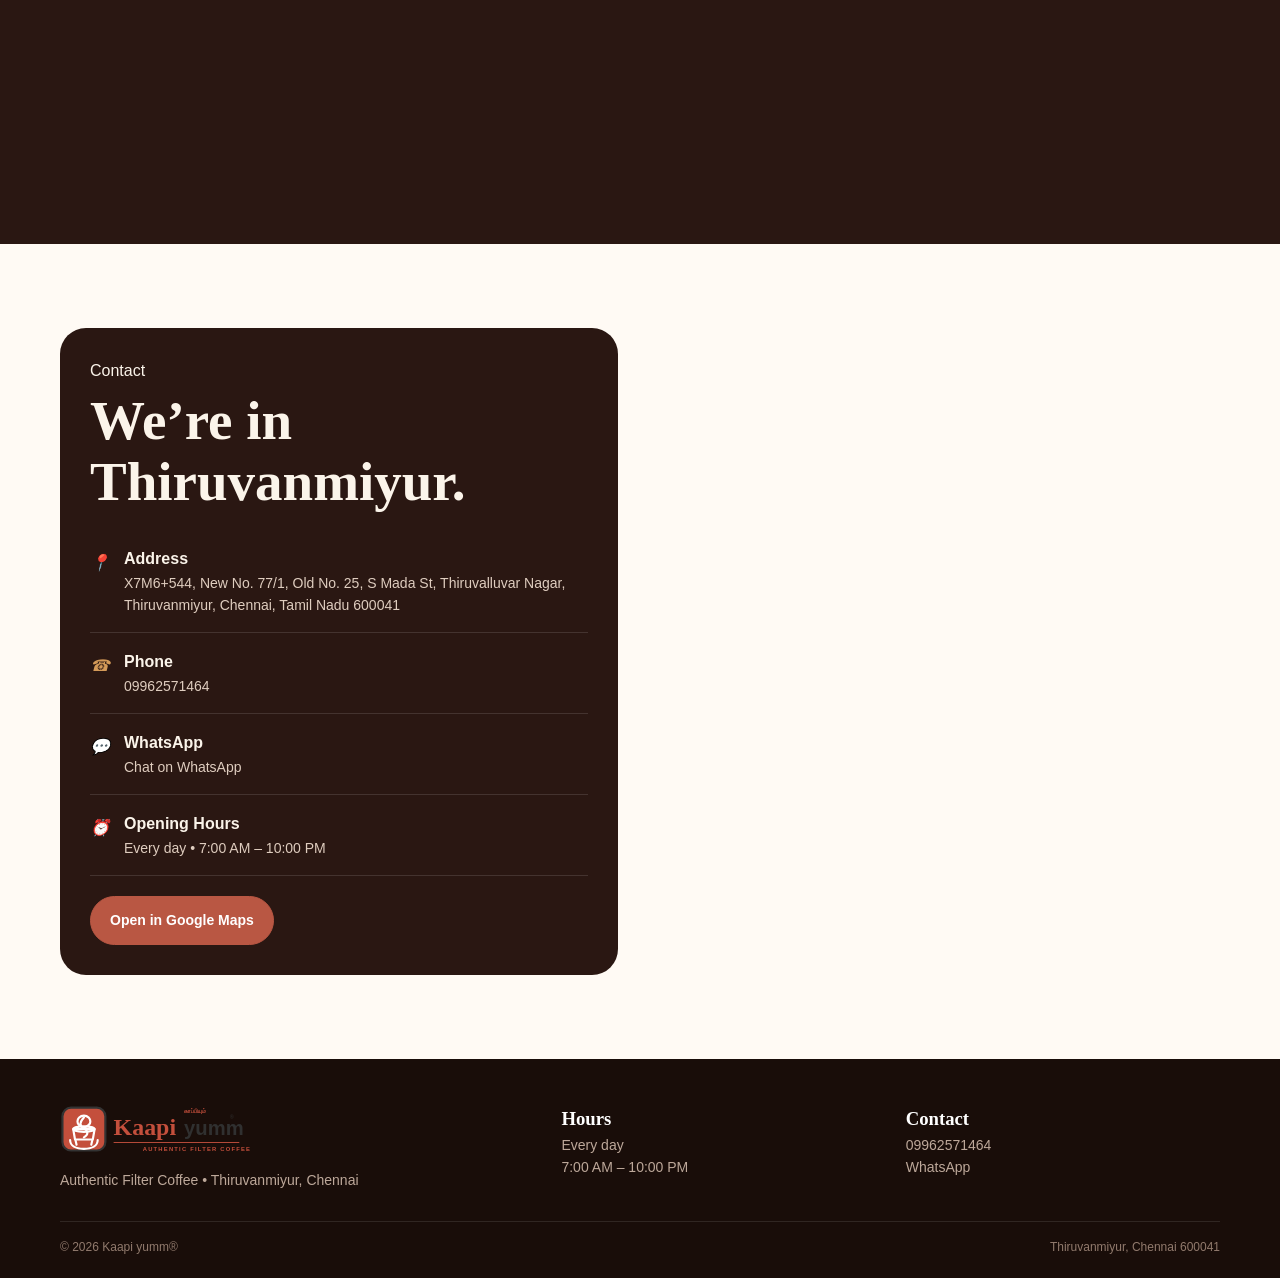
==== commit 2eab2f14: "Fix homepage gallery alignment and remove broken storefront tile" ====
--- a/index.html
+++ b/index.html
@@ -1 +1 @@
-<!doctype html><html lang="en"><head><meta charset="utf-8"><meta name="viewport" content="width=device-width,initial-scale=1"><title>Kaapi yumm® | Authentic Filter Coffee in Thiruvanmiyur</title><meta name="description" content="Kaapi yumm® — authentic filter coffee, breakfast, snacks and cafe favourites in Thiruvanmiyur, Chennai."><link rel="stylesheet" href="css/style.css"></head><body><div class="topbar"><div class="container"><span>☕ Authentic Filter Coffee • Thiruvanmiyur, Chennai</span><span>Open Daily • 7:00 AM – 10:00 PM</span></div></div><header class="navbar"><div class="container nav-wrap"><a class="brand" href="#home"><img src="assets/kaapi-yumm-logo.svg" alt="Kaapi yumm®"></a><nav><ul class="nav-links"><li><a class="active" href="#home">Home</a></li><li><a href="#menu">Menu</a></li><li><a href="#about">About</a></li><li><a href="#gallery">Gallery</a></li><li><a href="#contact">Contact</a></li></ul></nav><div class="nav-cta"><a class="btn btn-outline" href="tel:+919962571464">Call Us</a><a class="btn btn-primary" href="https://wa.me/919962571464" target="_blank" rel="noreferrer">WhatsApp</a><button class="menu-toggle" aria-label="Open menu" aria-expanded="false">☰</button></div></div></header><main><section id="home" class="hero-slider" aria-label="Kaapi yumm highlights"><div class="slider-track"><article class="hero-slide is-active"><img src="assets/storefront.webp" alt="Kaapi yumm storefront"><div class="hero-slide-overlay"><div class="container hero-slide-content"><span class="eyebrow">Thiruvanmiyur • Chennai</span><h1>Authentic <span>Kaapi.</span><br>Good Food.<br>Good Moments.</h1><p>Fresh filter coffee, South Indian favourites and a welcoming neighbourhood cafe experience.</p><div class="hero-actions"><a class="btn btn-primary" href="#menu">Explore Menu</a><a class="btn btn-light" href="#contact">Get Directions</a></div></div></div></article><article class="hero-slide"><img src="https://images.unsplash.com/photo-1495474472287-4d71bcdd2085?auto=format&fit=crop&w=1800&q=88" alt="Fresh coffee"><div class="hero-slide-overlay"><div class="container hero-slide-content"><span class="eyebrow">Made Fresh Daily</span><h2>Start your day<br>with <span>Kaapi.</span></h2><p>From filter coffee to breakfast favourites, made for everyday mornings.</p><div class="hero-actions"><a class="btn btn-primary" href="#menu">See Our Menu</a><a class="btn btn-light" href="https://wa.me/919962571464" target="_blank" rel="noreferrer">WhatsApp Us</a></div></div></div></article><article class="hero-slide"><img src="https://images.unsplash.com/photo-1513104890138-7c749659a591?auto=format&fit=crop&w=1800&q=88" alt="Cafe food and snacks"><div class="hero-slide-overlay"><div class="container hero-slide-content"><span class="eyebrow">Breakfast • Snacks • Sweets</span><h2>Something for<br>every <span>craving.</span></h2><p>South Indian breakfast, quick bites, beverages and sweet treats.</p><div class="hero-actions"><a class="btn btn-primary" href="#menu">Explore Food</a><a class="btn btn-light" href="tel:+919962571464">Call Us</a></div></div></div></article></div><button class="slider-arrow slider-prev" type="button" aria-label="Previous slide">‹</button><button class="slider-arrow slider-next" type="button" aria-label="Next slide">›</button><div class="slider-dots"><button class="slider-dot is-active" type="button" data-slide="0" aria-label="Slide 1"></button><button class="slider-dot" type="button" data-slide="1" aria-label="Slide 2"></button><button class="slider-dot" type="button" data-slide="2" aria-label="Slide 3"></button></div></section><section id="menu" class="section"><div class="container"><div class="section-head"><span class="section-kicker">Our Menu</span><h2>Good food. Great kaapi.</h2><p>South Indian comfort food, coffee, snacks and sweet treats.</p></div><div class="menu-grid"><article class="menu-card"><div class="menu-card-media"><img src="https://images.unsplash.com/photo-1498804103079-a6351b050096?auto=format&fit=crop&w=900&q=85" alt="Filter coffee"></div><div class="menu-card-body"><div class="menu-card-top"><h3>Authentic Filter Coffee</h3><strong>₹—</strong></div><span class="menu-card-tag">Coffee</span><p>Classic South Indian filter coffee, served hot and fresh.</p></div></article><article class="menu-card"><div class="menu-card-media"><img src="https://images.unsplash.com/photo-1610192244261-3f33de3f55e4?auto=format&fit=crop&w=900&q=85" alt="Idli and vada"></div><div class="menu-card-body"><div class="menu-card-top"><h3>Idli & Vada</h3><strong>₹—</strong></div><span class="menu-card-tag">Breakfast</span><p>Soft idli and crispy vada with traditional accompaniments.</p></div></article><article class="menu-card"><div class="menu-card-media"><img src="https://images.unsplash.com/photo-1668236543090-82eba5ee5976?auto=format&fit=crop&w=900&q=85" alt="Dosa"></div><div class="menu-card-body"><div class="menu-card-top"><h3>Crispy Dosa</h3><strong>₹—</strong></div><span class="menu-card-tag">Breakfast</span><p>Golden dosa for a satisfying morning or anytime meal.</p></div></article><article class="menu-card"><div class="menu-card-media"><img src="https://images.pexels.com/photos/30519624/pexels-photo-30519624.jpeg?auto=compress&cs=tinysrgb&w=900" alt="Traditional Pongal preparation"></div><div class="menu-card-body"><div class="menu-card-top"><h3>Ven Pongal</h3><strong>₹—</strong></div><span class="menu-card-tag">Breakfast</span><p>Warm, soft and comforting South Indian breakfast.</p></div></article><article class="menu-card"><div class="menu-card-media"><img src="https://images.unsplash.com/photo-1528735602780-2552fd46c7af?auto=format&fit=crop&w=900&q=85" alt="Sandwich"></div><div class="menu-card-body"><div class="menu-card-top"><h3>Sandwiches & Toast</h3><strong>₹—</strong></div><span class="menu-card-tag">Quick Bites</span><p>Easy cafe favourites for a quick snack.</p></div></article><article class="menu-card"><div class="menu-card-media"><img src="https://images.unsplash.com/photo-1601050690597-df0568f70950?auto=format&fit=crop&w=900&q=85" alt="Indian snack"></div><div class="menu-card-body"><div class="menu-card-top"><h3>Evening Snacks</h3><strong>₹—</strong></div><span class="menu-card-tag">Quick Bites</span><p>Tea-time snacks and familiar savoury favourites.</p></div></article></div><div class="note" style="margin-top:25px">Prices are being confirmed. <a href="https://wa.me/919962571464" target="_blank" rel="noreferrer">WhatsApp us for today's menu.</a></div></div></section><section id="about" class="section"><div class="container about-grid"><div><span class="section-kicker">About Kaapi yumm®</span><h2>Authentic filter coffee, made for everyday moments.</h2><p class="copy">Kaapi yumm® celebrates freshly prepared filter coffee, comforting food, quick bites, friendly service and a place to slow down.</p><p class="copy" style="margin-top:14px">Start the morning with tiffin, meet friends for an evening snack or grab takeaway coffee — familiar taste and everyday comfort are at the heart of Kaapi yumm®.</p></div><div class="photo logo-photo"><img src="assets/kaapi-yumm-logo.svg" alt="Kaapi yumm® logo"></div></div></section><section id="gallery" class="section dark"><div class="container"><div class="section-head"><span class="eyebrow">Gallery</span><h2>Kaapi, food & neighbourhood moments.</h2><p>Explore the Kaapi yumm® experience.</p></div><div class="gallery-grid"><img class="tall" style="object-fit:contain;padding:35px;background:#fff7ef" src="assets/kaapi-yumm-logo.svg" alt="Kaapi yumm logo"><img src="assets/storefront.webp" alt="Kaapi yumm storefront"><img src="https://images.unsplash.com/photo-1509042239860-f550ce710b93?auto=format&fit=crop&w=900&q=85" alt="Coffee cup"><img src="https://images.unsplash.com/photo-1498804103079-a6351b050096?auto=format&fit=crop&w=900&q=85" alt="Filter coffee"><img src="https://images.unsplash.com/photo-1601050690597-df0568f70950?auto=format&fit=crop&w=900&q=85" alt="Indian snack"><img class="tall" src="https://images.unsplash.com/photo-1513104890138-7c749659a591?auto=format&fit=crop&w=900&q=85" alt="Cafe food"></div></div></section><section id="contact" class="section"><div class="container contact-grid"><div class="contact-card"><span class="section-kicker">Contact</span><h2 style="font-family:Georgia,serif;margin:8px 0 18px">We’re in Thiruvanmiyur.</h2><div class="contact-item"><i>📍</i><div><h4>Address</h4><p>X7M6+544, New No. 77/1, Old No. 25, S Mada St, Thiruvalluvar Nagar, Thiruvanmiyur, Chennai, Tamil Nadu 600041</p></div></div><div class="contact-item"><i>☎</i><div><h4>Phone</h4><p><a href="tel:+919962571464">09962571464</a></p></div></div><div class="contact-item"><i>💬</i><div><h4>WhatsApp</h4><p><a href="https://wa.me/919962571464" target="_blank" rel="noreferrer">Chat on WhatsApp</a></p></div></div><div class="contact-item"><i>⏰</i><div><h4>Opening Hours</h4><p>Every day • 7:00 AM – 10:00 PM</p></div></div><a class="btn btn-primary" style="margin-top:20px" href="https://www.google.com/maps/search/?api=1&query=X7M6%2B544%2C%2077%2F1%2C%20S%20Mada%20St%2C%20Thiruvanmiyur%2C%20Chennai%2C%20Tamil%20Nadu%20600041" target="_blank" rel="noreferrer">Open in Google Maps</a></div><iframe class="map-frame" loading="lazy" src="https://www.google.com/maps?q=77%2F1%20S%20Mada%20St%2C%20Thiruvanmiyur%2C%20Chennai%2C%20Tamil%20Nadu%20600041&output=embed" title="Kaapi yumm map"></iframe></div></section></main><footer class="footer"><div class="container"><div class="footer-grid"><div><img class="footer-logo" src="assets/kaapi-yumm-logo.svg" alt="Kaapi yumm®"><p>Authentic Filter Coffee • Thiruvanmiyur, Chennai</p></div><div><h3>Hours</h3><p>Every day<br>7:00 AM – 10:00 PM</p></div><div><h3>Contact</h3><p><a href="tel:+919962571464">09962571464</a><br><a href="https://wa.me/919962571464" target="_blank" rel="noreferrer">WhatsApp</a></p></div></div><div class="footer-bottom"><span>© 2026 Kaapi yumm®</span><span>Thiruvanmiyur, Chennai 600041</span></div></div></footer><a class="whatsapp" href="https://wa.me/919962571464" target="_blank" rel="noreferrer" aria-label="WhatsApp">◔</a><script src="js/script.js"></script></body></html>+<!doctype html><html lang="en"><head><meta charset="utf-8"><meta name="viewport" content="width=device-width,initial-scale=1"><title>Kaapi yumm® | Authentic Filter Coffee in Thiruvanmiyur</title><meta name="description" content="Kaapi yumm® — authentic filter coffee, breakfast, snacks and cafe favourites in Thiruvanmiyur, Chennai."><link rel="stylesheet" href="css/style.css"></head><body><div class="topbar"><div class="container"><span>☕ Authentic Filter Coffee • Thiruvanmiyur, Chennai</span><span>Open Daily • 7:00 AM – 10:00 PM</span></div></div><header class="navbar"><div class="container nav-wrap"><a class="brand" href="#home"><img src="assets/kaapi-yumm-logo.svg" alt="Kaapi yumm®"></a><nav><ul class="nav-links"><li><a class="active" href="#home">Home</a></li><li><a href="#menu">Menu</a></li><li><a href="#about">About</a></li><li><a href="#gallery">Gallery</a></li><li><a href="#contact">Contact</a></li></ul></nav><div class="nav-cta"><a class="btn btn-outline" href="tel:+919962571464">Call Us</a><a class="btn btn-primary" href="https://wa.me/919962571464" target="_blank" rel="noreferrer">WhatsApp</a><button class="menu-toggle" aria-label="Open menu" aria-expanded="false">☰</button></div></div></header><main><section id="home" class="hero-slider" aria-label="Kaapi yumm highlights"><div class="slider-track"><article class="hero-slide is-active"><img src="assets/storefront.webp" alt="Kaapi yumm storefront"><div class="hero-slide-overlay"><div class="container hero-slide-content"><span class="eyebrow">Thiruvanmiyur • Chennai</span><h1>Authentic <span>Kaapi.</span><br>Good Food.<br>Good Moments.</h1><p>Fresh filter coffee, South Indian favourites and a welcoming neighbourhood cafe experience.</p><div class="hero-actions"><a class="btn btn-primary" href="#menu">Explore Menu</a><a class="btn btn-light" href="#contact">Get Directions</a></div></div></div></article><article class="hero-slide"><img src="https://images.unsplash.com/photo-1495474472287-4d71bcdd2085?auto=format&fit=crop&w=1800&q=88" alt="Fresh coffee"><div class="hero-slide-overlay"><div class="container hero-slide-content"><span class="eyebrow">Made Fresh Daily</span><h2>Start your day<br>with <span>Kaapi.</span></h2><p>From filter coffee to breakfast favourites, made for everyday mornings.</p><div class="hero-actions"><a class="btn btn-primary" href="#menu">See Our Menu</a><a class="btn btn-light" href="https://wa.me/919962571464" target="_blank" rel="noreferrer">WhatsApp Us</a></div></div></div></article><article class="hero-slide"><img src="https://images.unsplash.com/photo-1513104890138-7c749659a591?auto=format&fit=crop&w=1800&q=88" alt="Cafe food and snacks"><div class="hero-slide-overlay"><div class="container hero-slide-content"><span class="eyebrow">Breakfast • Snacks • Sweets</span><h2>Something for<br>every <span>craving.</span></h2><p>South Indian breakfast, quick bites, beverages and sweet treats.</p><div class="hero-actions"><a class="btn btn-primary" href="#menu">Explore Food</a><a class="btn btn-light" href="tel:+919962571464">Call Us</a></div></div></div></article></div><button class="slider-arrow slider-prev" type="button" aria-label="Previous slide">‹</button><button class="slider-arrow slider-next" type="button" aria-label="Next slide">›</button><div class="slider-dots"><button class="slider-dot is-active" type="button" data-slide="0" aria-label="Slide 1"></button><button class="slider-dot" type="button" data-slide="1" aria-label="Slide 2"></button><button class="slider-dot" type="button" data-slide="2" aria-label="Slide 3"></button></div></section><section id="menu" class="section"><div class="container"><div class="section-head"><span class="section-kicker">Our Menu</span><h2>Good food. Great kaapi.</h2><p>South Indian comfort food, coffee, snacks and sweet treats.</p></div><div class="menu-grid"><article class="menu-card"><div class="menu-card-media"><img src="https://images.unsplash.com/photo-1498804103079-a6351b050096?auto=format&fit=crop&w=900&q=85" alt="Filter coffee"></div><div class="menu-card-body"><div class="menu-card-top"><h3>Authentic Filter Coffee</h3><strong>₹—</strong></div><span class="menu-card-tag">Coffee</span><p>Classic South Indian filter coffee, served hot and fresh.</p></div></article><article class="menu-card"><div class="menu-card-media"><img src="https://images.unsplash.com/photo-1610192244261-3f33de3f55e4?auto=format&fit=crop&w=900&q=85" alt="Idli and vada"></div><div class="menu-card-body"><div class="menu-card-top"><h3>Idli & Vada</h3><strong>₹—</strong></div><span class="menu-card-tag">Breakfast</span><p>Soft idli and crispy vada with traditional accompaniments.</p></div></article><article class="menu-card"><div class="menu-card-media"><img src="https://images.unsplash.com/photo-1668236543090-82eba5ee5976?auto=format&fit=crop&w=900&q=85" alt="Dosa"></div><div class="menu-card-body"><div class="menu-card-top"><h3>Crispy Dosa</h3><strong>₹—</strong></div><span class="menu-card-tag">Breakfast</span><p>Golden dosa for a satisfying morning or anytime meal.</p></div></article><article class="menu-card"><div class="menu-card-media"><img src="https://images.pexels.com/photos/30519624/pexels-photo-30519624.jpeg?auto=compress&cs=tinysrgb&w=900" alt="Traditional Pongal preparation"></div><div class="menu-card-body"><div class="menu-card-top"><h3>Ven Pongal</h3><strong>₹—</strong></div><span class="menu-card-tag">Breakfast</span><p>Warm, soft and comforting South Indian breakfast.</p></div></article><article class="menu-card"><div class="menu-card-media"><img src="https://images.unsplash.com/photo-1528735602780-2552fd46c7af?auto=format&fit=crop&w=900&q=85" alt="Sandwich"></div><div class="menu-card-body"><div class="menu-card-top"><h3>Sandwiches & Toast</h3><strong>₹—</strong></div><span class="menu-card-tag">Quick Bites</span><p>Easy cafe favourites for a quick snack.</p></div></article><article class="menu-card"><div class="menu-card-media"><img src="https://images.unsplash.com/photo-1601050690597-df0568f70950?auto=format&fit=crop&w=900&q=85" alt="Indian snack"></div><div class="menu-card-body"><div class="menu-card-top"><h3>Evening Snacks</h3><strong>₹—</strong></div><span class="menu-card-tag">Quick Bites</span><p>Tea-time snacks and familiar savoury favourites.</p></div></article></div><div class="note" style="margin-top:25px">Prices are being confirmed. <a href="https://wa.me/919962571464" target="_blank" rel="noreferrer">WhatsApp us for today's menu.</a></div></div></section><section id="about" class="section"><div class="container about-grid"><div><span class="section-kicker">About Kaapi yumm®</span><h2>Authentic filter coffee, made for everyday moments.</h2><p class="copy">Kaapi yumm® celebrates freshly prepared filter coffee, comforting food, quick bites, friendly service and a place to slow down.</p><p class="copy" style="margin-top:14px">Start the morning with tiffin, meet friends for an evening snack or grab takeaway coffee — familiar taste and everyday comfort are at the heart of Kaapi yumm®.</p></div><div class="photo logo-photo"><img src="assets/kaapi-yumm-logo.svg" alt="Kaapi yumm® logo"></div></div></section><section id="gallery" class="section dark"><div class="container"><div class="section-head"><span class="eyebrow">Gallery</span><h2>Kaapi, food & neighbourhood moments.</h2><p>Explore the Kaapi yumm® experience.</p></div><div class="gallery-grid"><div class="gallery-brand-card"><img src="assets/kaapi-yumm-logo.svg" alt="Kaapi yumm® logo"></div><img src="https://images.unsplash.com/photo-1509042239860-f550ce710b93?auto=format&fit=crop&w=900&q=85" alt="Coffee cup"><img src="https://images.unsplash.com/photo-1498804103079-a6351b050096?auto=format&fit=crop&w=900&q=85" alt="Filter coffee"><img src="https://images.unsplash.com/photo-1601050690597-df0568f70950?auto=format&fit=crop&w=900&q=85" alt="Indian snack"><img src="https://images.unsplash.com/photo-1513104890138-7c749659a591?auto=format&fit=crop&w=900&q=85" alt="Cafe food"><img src="https://images.unsplash.com/photo-1555507036-ab1f4038808a?auto=format&fit=crop&w=900&q=85" alt="Bakery item"></div></div></section><section id="contact" class="section"><div class="container contact-grid"><div class="contact-card"><span class="section-kicker">Contact</span><h2 style="font-family:Georgia,serif;margin:8px 0 18px">We’re in Thiruvanmiyur.</h2><div class="contact-item"><i>📍</i><div><h4>Address</h4><p>X7M6+544, New No. 77/1, Old No. 25, S Mada St, Thiruvalluvar Nagar, Thiruvanmiyur, Chennai, Tamil Nadu 600041</p></div></div><div class="contact-item"><i>☎</i><div><h4>Phone</h4><p><a href="tel:+919962571464">09962571464</a></p></div></div><div class="contact-item"><i>💬</i><div><h4>WhatsApp</h4><p><a href="https://wa.me/919962571464" target="_blank" rel="noreferrer">Chat on WhatsApp</a></p></div></div><div class="contact-item"><i>⏰</i><div><h4>Opening Hours</h4><p>Every day • 7:00 AM – 10:00 PM</p></div></div><a class="btn btn-primary" style="margin-top:20px" href="https://www.google.com/maps/search/?api=1&query=X7M6%2B544%2C%2077%2F1%2C%20S%20Mada%20St%2C%20Thiruvanmiyur%2C%20Chennai%2C%20Tamil%20Nadu%20600041" target="_blank" rel="noreferrer">Open in Google Maps</a></div><iframe class="map-frame" loading="lazy" src="https://www.google.com/maps?q=77%2F1%20S%20Mada%20St%2C%20Thiruvanmiyur%2C%20Chennai%2C%20Tamil%20Nadu%20600041&output=embed" title="Kaapi yumm map"></iframe></div></section></main><footer class="footer"><div class="container"><div class="footer-grid"><div><img class="footer-logo" src="assets/kaapi-yumm-logo.svg" alt="Kaapi yumm®"><p>Authentic Filter Coffee • Thiruvanmiyur, Chennai</p></div><div><h3>Hours</h3><p>Every day<br>7:00 AM – 10:00 PM</p></div><div><h3>Contact</h3><p><a href="tel:+919962571464">09962571464</a><br><a href="https://wa.me/919962571464" target="_blank" rel="noreferrer">WhatsApp</a></p></div></div><div class="footer-bottom"><span>© 2026 Kaapi yumm®</span><span>Thiruvanmiyur, Chennai 600041</span></div></div></footer><a class="whatsapp" href="https://wa.me/919962571464" target="_blank" rel="noreferrer" aria-label="WhatsApp">◔</a><script src="js/script.js"></script></body></html>
--- a/css/style.css
+++ b/css/style.css
@@ -1 +1 @@
-:root{--coffee:#2a1712;--cream:#fbf4ea;--paper:#fffaf4;--red:#b95743;--gold:#d49a58;--muted:#745d51;--line:#eadbcd}*{box-sizing:border-box;margin:0;padding:0}html{scroll-behavior:smooth}body{font-family:Arial,Helvetica,sans-serif;color:var(--coffee);background:var(--paper);line-height:1.6}a{text-decoration:none;color:inherit}img{max-width:100%;display:block}.container{width:min(1160px,92%);margin:auto}.topbar{background:var(--coffee);color:#f6e9dc;font-size:13px}.topbar .container{display:flex;justify-content:space-between;padding:8px 0}.navbar{position:sticky;top:0;z-index:50;background:rgba(255,250,244,.97);backdrop-filter:blur(12px);border-bottom:1px solid var(--line)}.nav-wrap{min-height:82px;display:flex;align-items:center;justify-content:space-between;gap:25px}.brand img{width:155px;height:58px;object-fit:contain}.nav-links{display:flex;list-style:none;gap:28px;font-weight:700;font-size:14px}.nav-links a:hover,.nav-links a.active{color:var(--red)}.nav-cta{display:flex;gap:10px;align-items:center}.btn{display:inline-flex;align-items:center;justify-content:center;padding:12px 19px;border-radius:999px;font-weight:800;font-size:14px;border:1px solid var(--coffee)}.btn-primary{background:var(--red);color:#fff;border-color:var(--red)}.btn-outline:hover{background:var(--coffee);color:#fff}.btn-light{background:#fff;color:var(--coffee);border-color:#fff}.btn-light:hover{background:var(--cream)}.menu-toggle{display:none;background:none;border:0;font-size:25px}.hero-slider{position:relative;overflow:hidden;background:var(--coffee);color:var(--cream);height:min(720px,calc(100vh - 90px));min-height:590px}.slider-track{height:100%;position:relative}.hero-slide{position:absolute;inset:0;opacity:0;visibility:hidden;transform:scale(1.02);transition:opacity .7s ease,transform 1s ease,visibility .7s}.hero-slide.is-active{opacity:1;visibility:visible;transform:scale(1)}.hero-slide>img{width:100%;height:100%;object-fit:cover}.hero-slide-overlay{position:absolute;inset:0;background:linear-gradient(90deg,rgba(30,14,9,.88) 0%,rgba(30,14,9,.66) 42%,rgba(30,14,9,.18) 78%,rgba(30,14,9,.28) 100%);display:flex;align-items:center}.hero-slide-content{padding-top:20px}.hero-slide h1,.hero-slide h2{font-family:Georgia,serif;font-size:clamp(48px,6.2vw,78px);line-height:1.02;margin:14px 0 20px;max-width:760px}.hero-slide h1 span,.hero-slide h2 span{color:var(--gold)}.hero-slide p{font-size:18px;color:#ead9ca;max-width:620px}.hero-actions{display:flex;gap:12px;flex-wrap:wrap;margin-top:28px}.slider-arrow{position:absolute;top:50%;transform:translateY(-50%);z-index:4;width:48px;height:48px;border-radius:50%;border:1px solid rgba(255,255,255,.45);background:rgba(0,0,0,.25);color:#fff;font-size:38px;line-height:35px;cursor:pointer;backdrop-filter:blur(8px)}.slider-arrow:hover{background:rgba(0,0,0,.5)}.slider-prev{left:24px}.slider-next{right:24px}.slider-dots{position:absolute;z-index:5;left:50%;bottom:28px;transform:translateX(-50%);display:flex;gap:9px}.slider-dot{width:10px;height:10px;border-radius:50%;border:1px solid #fff;background:rgba(255,255,255,.45);padding:0;cursor:pointer}.slider-dot.is-active{width:28px;border-radius:10px;background:#fff}.section{padding:84px 0}.section-head{max-width:720px;margin-bottom:34px}.section h2{font-family:Georgia,serif;font-size:clamp(34px,4.5vw,55px);line-height:1.1;margin:9px 0 13px}.section-head p,.copy{color:var(--muted)}.intro-grid,.contact-grid,.about-grid{display:grid;grid-template-columns:1fr 1fr;gap:44px;align-items:center}.feature-list{display:grid;grid-template-columns:repeat(2,1fr);gap:15px;margin-top:25px}.feature{padding:20px;background:var(--cream);border:1px solid var(--line);border-radius:17px}.feature p{font-size:14px;color:var(--muted)}.image-card img,.photo{border-radius:26px;width:100%;min-height:390px;object-fit:cover}.dark{background:var(--coffee);color:var(--cream)}.dark .section-head p{color:#d8c6b9}.cards-4{display:grid;grid-template-columns:repeat(4,1fr);gap:17px}.info-card{background:#fff;border:1px solid var(--line);border-radius:19px;padding:22px;color:var(--coffee)}.info-card .icon{font-size:28px;margin-bottom:12px}.info-card p{font-size:14px;color:var(--muted)}.menu-grid{display:grid;grid-template-columns:repeat(3,1fr);gap:18px}.menu-card{background:#fff;border:1px solid var(--line);border-radius:20px;overflow:hidden}.menu-card-media img{width:100%;height:210px;object-fit:cover}.menu-card-body{padding:18px}.menu-card-top{display:flex;justify-content:space-between;gap:10px}.menu-card-tag{display:inline-block;color:var(--red);font-size:11px;font-weight:900;letter-spacing:.13em;text-transform:uppercase;margin-top:7px}.menu-card-body p{color:var(--muted);font-size:14px;margin-top:7px}.menu-filters{display:flex;gap:10px;flex-wrap:wrap;margin-bottom:24px}.filter-btn{border:1px solid var(--line);background:white;padding:10px 16px;border-radius:999px;font-weight:800}.filter-btn.active{background:var(--red);color:white;border-color:var(--red)}.gallery-grid{display:grid;grid-template-columns:repeat(3,1fr);gap:15px}.gallery-grid img{width:100%;height:270px;object-fit:cover;border-radius:18px}.gallery-grid img.tall{height:390px}.page-hero{padding:70px 0 46px;background:linear-gradient(180deg,#f1e4d7,transparent)}.page-hero h1{font-family:Georgia,serif;font-size:clamp(44px,6vw,68px);line-height:1.04}.page-hero p{max-width:700px;color:var(--muted);font-size:18px;margin-top:16px}.contact-card{background:var(--coffee);color:var(--cream);padding:30px;border-radius:26px}.contact-item{display:flex;gap:14px;padding:16px 0;border-bottom:1px solid rgba(255,255,255,.12)}.contact-item i{color:var(--gold);padding-top:4px}.contact-item p,.contact-item a{color:#dfcdbf;font-size:14px}.map-frame{width:100%;min-height:390px;border:0;border-radius:24px}.footer{background:#190d09;color:#e5d5c8;padding:45px 0 20px}.footer-grid{display:grid;grid-template-columns:1.5fr 1fr 1fr;gap:30px}.footer h3{font-family:Georgia,serif;color:#fff}.footer p{font-size:14px;color:#bda89a}.footer-bottom{border-top:1px solid rgba(255,255,255,.1);margin-top:30px;padding-top:16px;display:flex;justify-content:space-between;font-size:12px;color:#917a6d}.whatsapp{position:fixed;right:20px;bottom:20px;z-index:60;width:58px;height:58px;border-radius:50%;display:grid;place-items:center;background:#20a566;color:#fff;font-size:26px}@media(max-width:950px){.nav-links{display:none;position:absolute;top:82px;left:4%;right:4%;background:#fff;border:1px solid var(--line);border-radius:17px;padding:17px;flex-direction:column;gap:8px}.nav-links.open{display:flex}.menu-toggle{display:block}.nav-cta .btn-outline{display:none}.hero-grid,.intro-grid,.contact-grid,.about-grid{grid-template-columns:1fr}.cards-4{grid-template-columns:repeat(2,1fr)}.menu-grid{grid-template-columns:repeat(2,1fr)}.gallery-grid{grid-template-columns:repeat(2,1fr)}}@media(max-width:620px){.topbar .container{justify-content:center}.topbar .container span:last-child{display:none}.nav-wrap{min-height:72px}.brand img{width:125px}.nav-links{top:72px}.hero-slider{height:calc(100vh - 72px);min-height:600px}.hero-slide-overlay{background:linear-gradient(90deg,rgba(30,14,9,.88),rgba(30,14,9,.5))}.hero-slide h1,.hero-slide h2{font-size:47px}.hero-slide p{font-size:16px}.slider-arrow{width:40px;height:40px;font-size:31px}.slider-prev{left:12px}.slider-next{right:12px}.slider-dots{bottom:20px}.section{padding:62px 0}.feature-list,.cards-4,.menu-grid,.gallery-grid,.footer-grid{grid-template-columns:1fr}.gallery-grid img,.gallery-grid img.tall{height:245px}.footer-bottom{flex-direction:column;gap:7px}}+:root{--coffee:#2a1712;--cream:#fbf4ea;--paper:#fffaf4;--red:#b95743;--gold:#d49a58;--muted:#745d51;--line:#eadbcd}*{box-sizing:border-box;margin:0;padding:0}html{scroll-behavior:smooth;scroll-padding-top:92px}body{font-family:Arial,Helvetica,sans-serif;color:var(--coffee);background:var(--paper);line-height:1.6;overflow-x:hidden}a{text-decoration:none;color:inherit}img{max-width:100%;display:block}.container{width:min(1160px,92%);margin:auto}.topbar{background:var(--coffee);color:#f6e9dc;font-size:13px}.topbar .container{display:flex;justify-content:space-between;padding:8px 0}.navbar{position:sticky;top:0;z-index:50;background:rgba(255,250,244,.97);backdrop-filter:blur(12px);border-bottom:1px solid var(--line)}.nav-wrap{min-height:82px;display:flex;align-items:center;justify-content:space-between;gap:25px}.brand img{width:155px;height:58px;object-fit:contain}.nav-links{display:flex;list-style:none;gap:28px;font-weight:700;font-size:14px}.nav-links a{position:relative;padding:4px 0}.nav-links a:hover,.nav-links a.active{color:var(--red)}.nav-links a::after{content:"";position:absolute;left:0;bottom:-8px;width:0;height:2px;background:var(--red);transition:width .25s ease}.nav-links a:hover::after,.nav-links a.active::after{width:100%}.nav-cta{display:flex;gap:10px;align-items:center}.btn{display:inline-flex;align-items:center;justify-content:center;padding:12px 19px;border-radius:999px;font-weight:800;font-size:14px;border:1px solid var(--coffee);transition:transform .25s ease,box-shadow .25s ease,background .25s ease}.btn:hover{transform:translateY(-2px);box-shadow:0 10px 24px rgba(42,23,18,.15)}.btn-primary{background:var(--red);color:#fff;border-color:var(--red)}.btn-outline:hover{background:var(--coffee);color:#fff}.btn-light{background:#fff;color:var(--coffee);border-color:#fff}.btn-light:hover{background:var(--cream)}.menu-toggle{display:none;background:none;border:0;font-size:25px}.hero-slider{position:relative;overflow:hidden;background:var(--coffee);color:var(--cream);height:min(720px,calc(100vh - 90px));min-height:590px}.slider-track{height:100%;position:relative}.hero-slide{position:absolute;inset:0;opacity:0;visibility:hidden;transform:scale(1.02);transition:opacity .7s ease,transform 1s ease,visibility .7s}.hero-slide.is-active{opacity:1;visibility:visible;transform:scale(1)}.hero-slide>img{width:100%;height:100%;object-fit:cover;transition:transform 6s cubic-bezier(.2,.7,.2,1)}.hero-slide.is-active>img{transform:scale(1.04)}.hero-slide-overlay{position:absolute;inset:0;background:linear-gradient(90deg,rgba(30,14,9,.88) 0%,rgba(30,14,9,.66) 42%,rgba(30,14,9,.18) 78%,rgba(30,14,9,.28) 100%);display:flex;align-items:center}.hero-slide-content{padding-top:20px}.hero-slide-content>*{opacity:0;transform:translateY(22px);transition:opacity .65s ease,transform .65s ease}.hero-slide.is-active .hero-slide-content>*{opacity:1;transform:translateY(0)}.hero-slide.is-active .hero-slide-content .eyebrow{transition-delay:.1s}.hero-slide.is-active .hero-slide-content h1,.hero-slide.is-active .hero-slide-content h2{transition-delay:.18s}.hero-slide.is-active .hero-slide-content p{transition-delay:.28s}.hero-slide.is-active .hero-slide-content .hero-actions{transition-delay:.38s}.hero-slide h1,.hero-slide h2{font-family:Georgia,serif;font-size:clamp(48px,6.2vw,78px);line-height:1.02;margin:14px 0 20px;max-width:760px}.hero-slide h1 span,.hero-slide h2 span{color:var(--gold)}.hero-slide p{font-size:18px;color:#ead9ca;max-width:620px}.hero-actions{display:flex;gap:12px;flex-wrap:wrap;margin-top:28px}.slider-arrow{position:absolute;top:50%;transform:translateY(-50%);z-index:4;width:48px;height:48px;border-radius:50%;border:1px solid rgba(255,255,255,.45);background:rgba(0,0,0,.25);color:#fff;font-size:38px;line-height:35px;cursor:pointer;backdrop-filter:blur(8px);transition:background .25s ease,transform .25s ease}.slider-arrow:hover{background:rgba(0,0,0,.5);transform:translateY(-50%) scale(1.06)}.slider-prev{left:24px}.slider-next{right:24px}.slider-dots{position:absolute;z-index:5;left:50%;bottom:28px;transform:translateX(-50%);display:flex;gap:9px}.slider-dot{width:10px;height:10px;border-radius:50%;border:1px solid #fff;background:rgba(255,255,255,.45);padding:0;cursor:pointer;transition:all .3s ease}.slider-dot.is-active{width:28px;border-radius:10px;background:#fff}.section{padding:84px 0;scroll-margin-top:92px}.section-head{max-width:720px;margin-bottom:34px}.section h2{font-family:Georgia,serif;font-size:clamp(34px,4.5vw,55px);line-height:1.1;margin:9px 0 13px}.section-head p,.copy{color:var(--muted)}.intro-grid,.contact-grid,.about-grid{display:grid;grid-template-columns:1fr 1fr;gap:44px;align-items:center}.feature-list{display:grid;grid-template-columns:repeat(2,1fr);gap:15px;margin-top:25px}.feature{padding:20px;background:var(--cream);border:1px solid var(--line);border-radius:17px;transition:transform .25s ease,box-shadow .25s ease}.feature:hover{transform:translateY(-5px);box-shadow:0 14px 30px rgba(42,23,18,.08)}.feature p{font-size:14px;color:var(--muted)}.image-card,.photo{overflow:hidden;border-radius:26px}.image-card img,.photo img{border-radius:26px;width:100%;min-height:390px;object-fit:cover;transition:transform .7s ease}.image-card:hover img,.photo:hover img{transform:scale(1.04)}.logo-photo{display:grid;place-items:center;min-height:390px;padding:32px;background:linear-gradient(145deg,#f5e6d7,#fffaf4);border:1px solid var(--line)}.logo-photo img{min-height:auto;max-width:75%;object-fit:contain!important}.dark{background:var(--coffee);color:var(--cream)}.dark .section-head p{color:#d8c6b9}.cards-4{display:grid;grid-template-columns:repeat(4,1fr);gap:17px}.info-card{background:#fff;border:1px solid var(--line);border-radius:19px;padding:22px;color:var(--coffee);transition:transform .3s ease,box-shadow .3s ease}.info-card:hover{transform:translateY(-7px);box-shadow:0 16px 30px rgba(0,0,0,.14)}.info-card .icon{font-size:28px;margin-bottom:12px;transition:transform .3s ease}.info-card:hover .icon{transform:scale(1.12) rotate(-3deg)}.info-card p{font-size:14px;color:var(--muted)}.menu-grid{display:grid;grid-template-columns:repeat(3,1fr);gap:18px}.menu-card{background:#fff;border:1px solid var(--line);border-radius:20px;overflow:hidden;transition:transform .3s ease,box-shadow .3s ease}.menu-card:hover{transform:translateY(-6px);box-shadow:0 16px 30px rgba(42,23,18,.1)}.menu-card-media{overflow:hidden}.menu-card-media img{width:100%;height:210px;object-fit:cover;transition:transform .6s ease}.menu-card:hover .menu-card-media img{transform:scale(1.06)}.menu-card-body{padding:18px}.menu-card-top{display:flex;justify-content:space-between;gap:10px}.menu-card-tag{display:inline-block;color:var(--red);font-size:11px;font-weight:900;letter-spacing:.13em;text-transform:uppercase;margin-top:7px}.menu-card-body p{color:var(--muted);font-size:14px;margin-top:7px}.menu-filters{display:flex;gap:10px;flex-wrap:wrap;margin-bottom:24px}.filter-btn{border:1px solid var(--line);background:white;padding:10px 16px;border-radius:999px;font-weight:800;transition:transform .2s ease}.filter-btn:hover{transform:translateY(-2px)}.filter-btn.active{background:var(--red);color:white;border-color:var(--red)}.gallery-grid{display:grid;grid-template-columns:repeat(3,1fr);gap:15px;align-items:stretch}.gallery-grid img{width:100%;height:270px;object-fit:cover;border-radius:18px;transition:transform .45s ease,filter .45s ease}.gallery-grid img.tall{height:390px}.gallery-grid img:hover{transform:scale(1.025);filter:saturate(1.08)}.page-hero{padding:70px 0 46px;background:linear-gradient(180deg,#f1e4d7,transparent)}.page-hero h1{font-family:Georgia,serif;font-size:clamp(44px,6vw,68px);line-height:1.04}.page-hero p{max-width:700px;color:var(--muted);font-size:18px;margin-top:16px}.contact-card{background:var(--coffee);color:var(--cream);padding:30px;border-radius:26px}.contact-item{display:flex;gap:14px;padding:16px 0;border-bottom:1px solid rgba(255,255,255,.12)}.contact-item i{color:var(--gold);padding-top:4px}.contact-item p,.contact-item a{color:#dfcdbf;font-size:14px}.map-frame{width:100%;min-height:390px;border:0;border-radius:24px}.footer{background:#190d09;color:#e5d5c8;padding:45px 0 20px}.footer-grid{display:grid;grid-template-columns:1.5fr 1fr 1fr;gap:30px}.footer-logo{width:190px;height:auto;margin-bottom:10px}.footer h3{font-family:Georgia,serif;color:#fff}.footer p{font-size:14px;color:#bda89a}.footer-bottom{border-top:1px solid rgba(255,255,255,.1);margin-top:30px;padding-top:16px;display:flex;justify-content:space-between;font-size:12px;color:#917a6d}.whatsapp{position:fixed;right:20px;bottom:20px;z-index:60;width:58px;height:58px;border-radius:50%;display:grid;place-items:center;background:#20a566;color:#fff;font-size:26px;animation:softPulse 3s ease-in-out infinite}.kaapi-ai-toggle{position:fixed;right:20px;bottom:88px;z-index:61;border:0;border-radius:999px;background:var(--coffee);color:#fff;padding:11px 16px;font-weight:900;cursor:pointer;box-shadow:0 12px 28px rgba(42,23,18,.18)}.kaapi-ai-panel{position:fixed;right:20px;bottom:158px;z-index:62;width:min(360px,calc(100vw - 32px));background:#fffaf4;border:1px solid var(--line);border-radius:22px;box-shadow:0 20px 50px rgba(42,23,18,.18);overflow:hidden;opacity:0;visibility:hidden;transform:translateY(14px) scale(.98);transition:opacity .25s ease,transform .25s ease,visibility .25s}.kaapi-ai-panel.open{opacity:1;visibility:visible;transform:translateY(0) scale(1)}.kaapi-ai-head{background:var(--coffee);color:#fff;padding:16px 18px;display:flex;justify-content:space-between;align-items:center}.kaapi-ai-head strong{font-size:15px}.kaapi-ai-close{border:0;background:transparent;color:#fff;font-size:22px;cursor:pointer}.kaapi-ai-messages{padding:15px;height:280px;overflow:auto;display:flex;flex-direction:column;gap:10px}.kaapi-ai-msg{max-width:86%;padding:10px 12px;border-radius:14px;font-size:13px;line-height:1.5;white-space:pre-line}.kaapi-ai-msg.bot{align-self:flex-start;background:#f0e2d5;color:var(--coffee)}.kaapi-ai-msg.user{align-self:flex-end;background:var(--red);color:#fff}.kaapi-ai-chips{display:flex;gap:7px;flex-wrap:wrap;padding:0 15px 12px}.kaapi-ai-chip{border:1px solid var(--line);background:#fff;padding:7px 10px;border-radius:999px;font-size:12px;font-weight:800;cursor:pointer}.kaapi-ai-input{display:flex;border-top:1px solid var(--line);background:#fff;padding:10px;gap:8px}.kaapi-ai-input input{flex:1;min-width:0;border:1px solid var(--line);border-radius:999px;padding:10px 13px;outline:none}.kaapi-ai-input button{border:0;border-radius:999px;padding:0 15px;background:var(--red);color:#fff;font-weight:900;cursor:pointer}@keyframes softPulse{0%,100%{box-shadow:0 0 0 0 rgba(32,165,102,.24)}50%{box-shadow:0 0 0 9px rgba(32,165,102,0)}}@keyframes navIn{from{opacity:0;transform:translateY(-12px)}to{opacity:1;transform:translateY(0)}}@media(prefers-reduced-motion:reduce){*,*::before,*::after{animation-duration:.01ms!important;transition-duration:.01ms!important;scroll-behavior:auto!important}}@media(max-width:950px){.nav-links{display:none;position:absolute;top:82px;left:4%;right:4%;background:#fff;border:1px solid var(--line);border-radius:17px;padding:17px;flex-direction:column;gap:8px}.nav-links.open{display:flex}.menu-toggle{display:block}.nav-cta .btn-outline{display:none}.intro-grid,.contact-grid,.about-grid{grid-template-columns:1fr}.cards-4{grid-template-columns:repeat(2,1fr)}.menu-grid{grid-template-columns:repeat(2,1fr)}.gallery-grid{grid-template-columns:repeat(2,1fr)}}@media(max-width:620px){.topbar .container{justify-content:center}.topbar .container span:last-child{display:none}.nav-wrap{min-height:72px}.brand img{width:125px}.nav-links{top:72px}.hero-slider{height:calc(100vh - 72px);min-height:600px}.hero-slide-overlay{background:linear-gradient(90deg,rgba(30,14,9,.88),rgba(30,14,9,.5))}.hero-slide h1,.hero-slide h2{font-size:47px}.hero-slide p{font-size:16px}.slider-arrow{width:40px;height:40px;font-size:31px}.slider-prev{left:12px}.slider-next{right:12px}.slider-dots{bottom:20px}.section{padding:62px 0}.feature-list,.cards-4,.menu-grid,.gallery-grid,.footer-grid{grid-template-columns:1fr}.gallery-grid img,.gallery-grid img.tall{height:245px}.footer-bottom{flex-direction:column;gap:7px}.logo-photo{min-height:300px}.kaapi-ai-toggle{right:16px;bottom:84px}.kaapi-ai-panel{right:16px;bottom:150px}.kaapi-ai-messages{height:250px}}
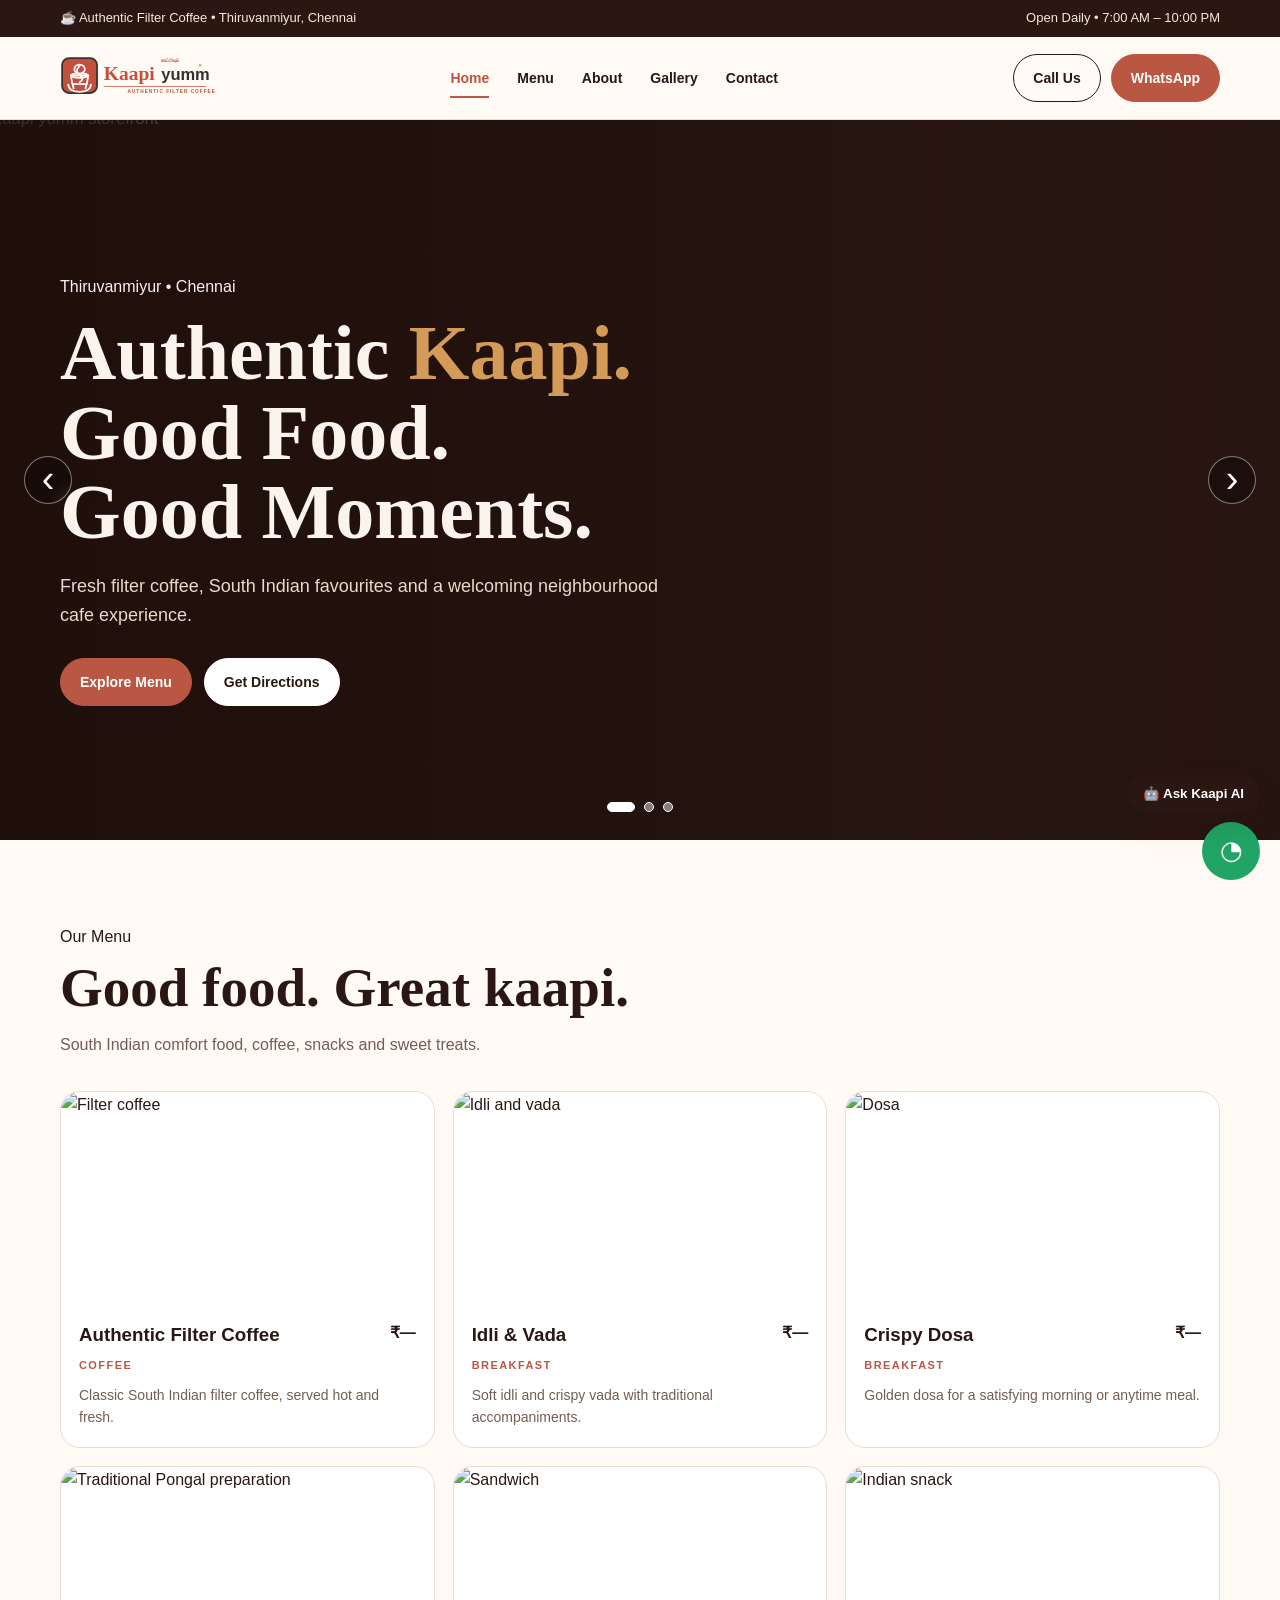
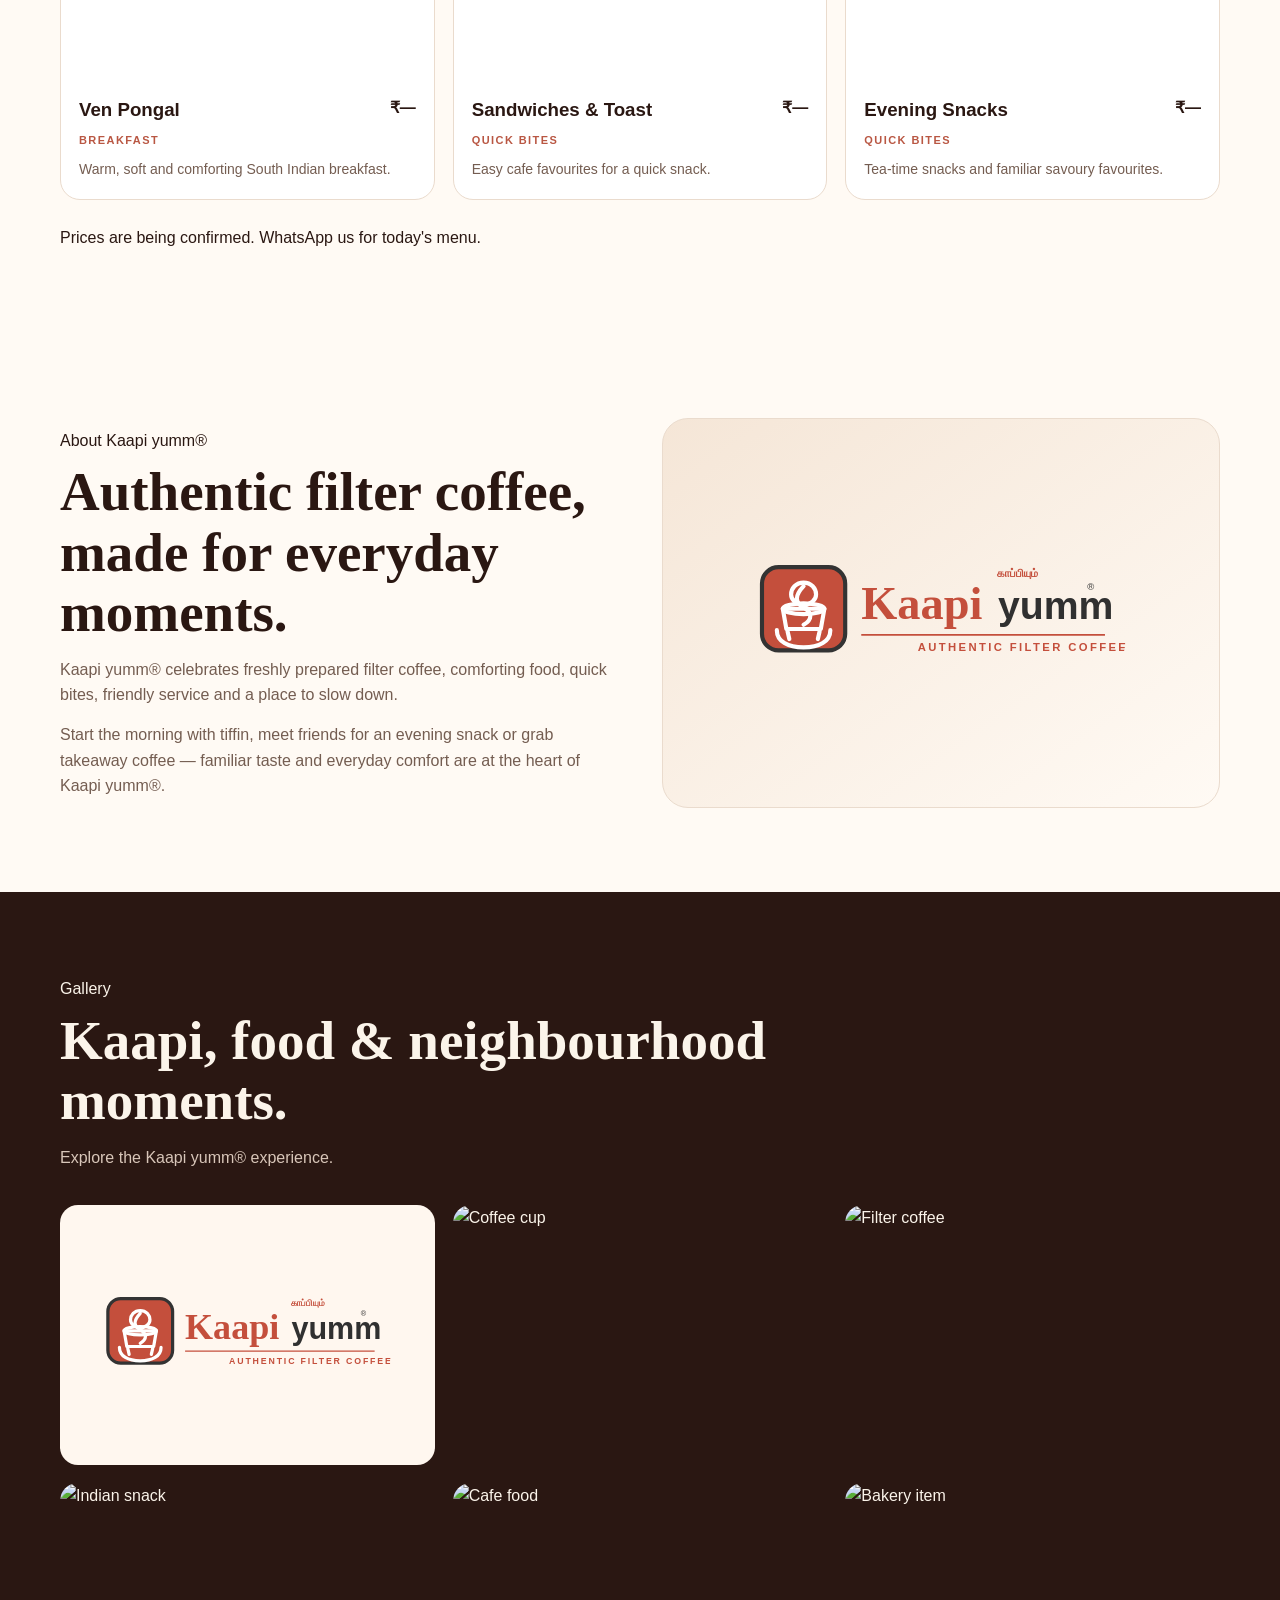
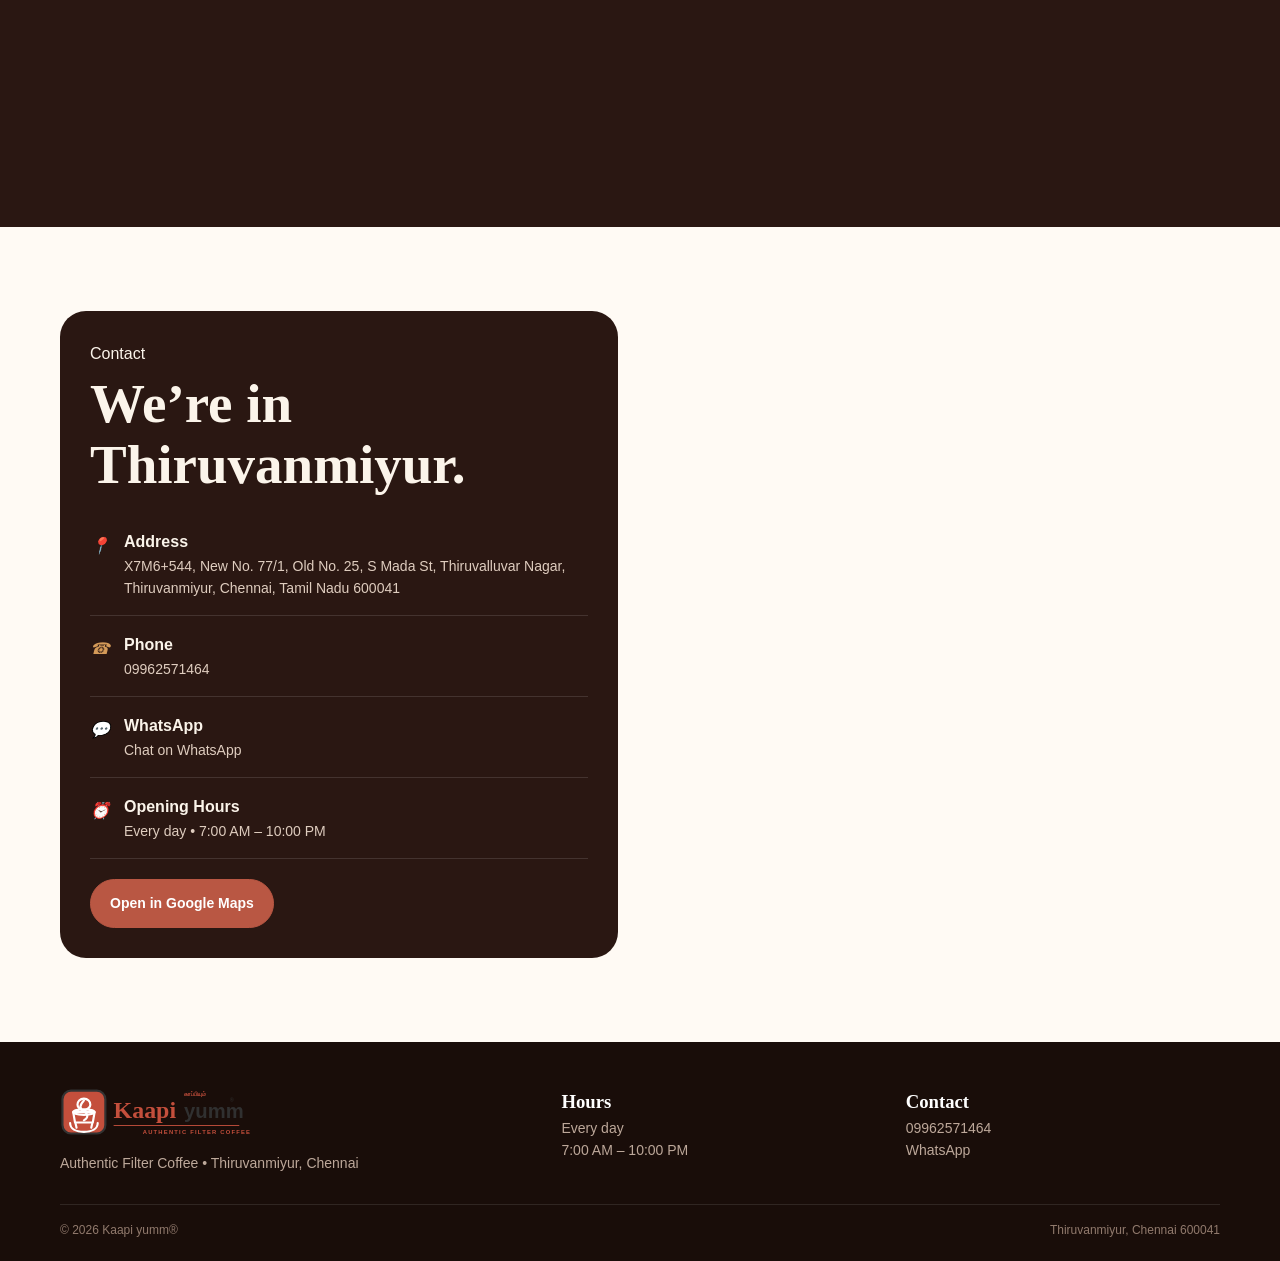
==== commit b79c4c2e: "Add premium 3D coffee hero experience" ====
--- a/index.html
+++ b/index.html
@@ -1 +1 @@
-<!doctype html><html lang="en"><head><meta charset="utf-8"><meta name="viewport" content="width=device-width,initial-scale=1"><title>Kaapi yumm® | Authentic Filter Coffee in Thiruvanmiyur</title><meta name="description" content="Kaapi yumm® — authentic filter coffee, breakfast, snacks and cafe favourites in Thiruvanmiyur, Chennai."><link rel="stylesheet" href="css/style.css"></head><body><div class="topbar"><div class="container"><span>☕ Authentic Filter Coffee • Thiruvanmiyur, Chennai</span><span>Open Daily • 7:00 AM – 10:00 PM</span></div></div><header class="navbar"><div class="container nav-wrap"><a class="brand" href="#home"><img src="assets/kaapi-yumm-logo.svg" alt="Kaapi yumm®"></a><nav><ul class="nav-links"><li><a class="active" href="#home">Home</a></li><li><a href="#menu">Menu</a></li><li><a href="#about">About</a></li><li><a href="#gallery">Gallery</a></li><li><a href="#contact">Contact</a></li></ul></nav><div class="nav-cta"><a class="btn btn-outline" href="tel:+919962571464">Call Us</a><a class="btn btn-primary" href="https://wa.me/919962571464" target="_blank" rel="noreferrer">WhatsApp</a><button class="menu-toggle" aria-label="Open menu" aria-expanded="false">☰</button></div></div></header><main><section id="home" class="hero-slider" aria-label="Kaapi yumm highlights"><div class="slider-track"><article class="hero-slide is-active"><img src="assets/storefront.webp" alt="Kaapi yumm storefront"><div class="hero-slide-overlay"><div class="container hero-slide-content"><span class="eyebrow">Thiruvanmiyur • Chennai</span><h1>Authentic <span>Kaapi.</span><br>Good Food.<br>Good Moments.</h1><p>Fresh filter coffee, South Indian favourites and a welcoming neighbourhood cafe experience.</p><div class="hero-actions"><a class="btn btn-primary" href="#menu">Explore Menu</a><a class="btn btn-light" href="#contact">Get Directions</a></div></div></div></article><article class="hero-slide"><img src="https://images.unsplash.com/photo-1495474472287-4d71bcdd2085?auto=format&fit=crop&w=1800&q=88" alt="Fresh coffee"><div class="hero-slide-overlay"><div class="container hero-slide-content"><span class="eyebrow">Made Fresh Daily</span><h2>Start your day<br>with <span>Kaapi.</span></h2><p>From filter coffee to breakfast favourites, made for everyday mornings.</p><div class="hero-actions"><a class="btn btn-primary" href="#menu">See Our Menu</a><a class="btn btn-light" href="https://wa.me/919962571464" target="_blank" rel="noreferrer">WhatsApp Us</a></div></div></div></article><article class="hero-slide"><img src="https://images.unsplash.com/photo-1513104890138-7c749659a591?auto=format&fit=crop&w=1800&q=88" alt="Cafe food and snacks"><div class="hero-slide-overlay"><div class="container hero-slide-content"><span class="eyebrow">Breakfast • Snacks • Sweets</span><h2>Something for<br>every <span>craving.</span></h2><p>South Indian breakfast, quick bites, beverages and sweet treats.</p><div class="hero-actions"><a class="btn btn-primary" href="#menu">Explore Food</a><a class="btn btn-light" href="tel:+919962571464">Call Us</a></div></div></div></article></div><button class="slider-arrow slider-prev" type="button" aria-label="Previous slide">‹</button><button class="slider-arrow slider-next" type="button" aria-label="Next slide">›</button><div class="slider-dots"><button class="slider-dot is-active" type="button" data-slide="0" aria-label="Slide 1"></button><button class="slider-dot" type="button" data-slide="1" aria-label="Slide 2"></button><button class="slider-dot" type="button" data-slide="2" aria-label="Slide 3"></button></div></section><section id="menu" class="section"><div class="container"><div class="section-head"><span class="section-kicker">Our Menu</span><h2>Good food. Great kaapi.</h2><p>South Indian comfort food, coffee, snacks and sweet treats.</p></div><div class="menu-grid"><article class="menu-card"><div class="menu-card-media"><img src="https://images.unsplash.com/photo-1498804103079-a6351b050096?auto=format&fit=crop&w=900&q=85" alt="Filter coffee"></div><div class="menu-card-body"><div class="menu-card-top"><h3>Authentic Filter Coffee</h3><strong>₹—</strong></div><span class="menu-card-tag">Coffee</span><p>Classic South Indian filter coffee, served hot and fresh.</p></div></article><article class="menu-card"><div class="menu-card-media"><img src="https://images.unsplash.com/photo-1610192244261-3f33de3f55e4?auto=format&fit=crop&w=900&q=85" alt="Idli and vada"></div><div class="menu-card-body"><div class="menu-card-top"><h3>Idli & Vada</h3><strong>₹—</strong></div><span class="menu-card-tag">Breakfast</span><p>Soft idli and crispy vada with traditional accompaniments.</p></div></article><article class="menu-card"><div class="menu-card-media"><img src="https://images.unsplash.com/photo-1668236543090-82eba5ee5976?auto=format&fit=crop&w=900&q=85" alt="Dosa"></div><div class="menu-card-body"><div class="menu-card-top"><h3>Crispy Dosa</h3><strong>₹—</strong></div><span class="menu-card-tag">Breakfast</span><p>Golden dosa for a satisfying morning or anytime meal.</p></div></article><article class="menu-card"><div class="menu-card-media"><img src="https://images.pexels.com/photos/30519624/pexels-photo-30519624.jpeg?auto=compress&cs=tinysrgb&w=900" alt="Traditional Pongal preparation"></div><div class="menu-card-body"><div class="menu-card-top"><h3>Ven Pongal</h3><strong>₹—</strong></div><span class="menu-card-tag">Breakfast</span><p>Warm, soft and comforting South Indian breakfast.</p></div></article><article class="menu-card"><div class="menu-card-media"><img src="https://images.unsplash.com/photo-1528735602780-2552fd46c7af?auto=format&fit=crop&w=900&q=85" alt="Sandwich"></div><div class="menu-card-body"><div class="menu-card-top"><h3>Sandwiches & Toast</h3><strong>₹—</strong></div><span class="menu-card-tag">Quick Bites</span><p>Easy cafe favourites for a quick snack.</p></div></article><article class="menu-card"><div class="menu-card-media"><img src="https://images.unsplash.com/photo-1601050690597-df0568f70950?auto=format&fit=crop&w=900&q=85" alt="Indian snack"></div><div class="menu-card-body"><div class="menu-card-top"><h3>Evening Snacks</h3><strong>₹—</strong></div><span class="menu-card-tag">Quick Bites</span><p>Tea-time snacks and familiar savoury favourites.</p></div></article></div><div class="note" style="margin-top:25px">Prices are being confirmed. <a href="https://wa.me/919962571464" target="_blank" rel="noreferrer">WhatsApp us for today's menu.</a></div></div></section><section id="about" class="section"><div class="container about-grid"><div><span class="section-kicker">About Kaapi yumm®</span><h2>Authentic filter coffee, made for everyday moments.</h2><p class="copy">Kaapi yumm® celebrates freshly prepared filter coffee, comforting food, quick bites, friendly service and a place to slow down.</p><p class="copy" style="margin-top:14px">Start the morning with tiffin, meet friends for an evening snack or grab takeaway coffee — familiar taste and everyday comfort are at the heart of Kaapi yumm®.</p></div><div class="photo logo-photo"><img src="assets/kaapi-yumm-logo.svg" alt="Kaapi yumm® logo"></div></div></section><section id="gallery" class="section dark"><div class="container"><div class="section-head"><span class="eyebrow">Gallery</span><h2>Kaapi, food & neighbourhood moments.</h2><p>Explore the Kaapi yumm® experience.</p></div><div class="gallery-grid"><div class="gallery-brand-card"><img src="assets/kaapi-yumm-logo.svg" alt="Kaapi yumm® logo"></div><img src="https://images.unsplash.com/photo-1509042239860-f550ce710b93?auto=format&fit=crop&w=900&q=85" alt="Coffee cup"><img src="https://images.unsplash.com/photo-1498804103079-a6351b050096?auto=format&fit=crop&w=900&q=85" alt="Filter coffee"><img src="https://images.unsplash.com/photo-1601050690597-df0568f70950?auto=format&fit=crop&w=900&q=85" alt="Indian snack"><img src="https://images.unsplash.com/photo-1513104890138-7c749659a591?auto=format&fit=crop&w=900&q=85" alt="Cafe food"><img src="https://images.unsplash.com/photo-1555507036-ab1f4038808a?auto=format&fit=crop&w=900&q=85" alt="Bakery item"></div></div></section><section id="contact" class="section"><div class="container contact-grid"><div class="contact-card"><span class="section-kicker">Contact</span><h2 style="font-family:Georgia,serif;margin:8px 0 18px">We’re in Thiruvanmiyur.</h2><div class="contact-item"><i>📍</i><div><h4>Address</h4><p>X7M6+544, New No. 77/1, Old No. 25, S Mada St, Thiruvalluvar Nagar, Thiruvanmiyur, Chennai, Tamil Nadu 600041</p></div></div><div class="contact-item"><i>☎</i><div><h4>Phone</h4><p><a href="tel:+919962571464">09962571464</a></p></div></div><div class="contact-item"><i>💬</i><div><h4>WhatsApp</h4><p><a href="https://wa.me/919962571464" target="_blank" rel="noreferrer">Chat on WhatsApp</a></p></div></div><div class="contact-item"><i>⏰</i><div><h4>Opening Hours</h4><p>Every day • 7:00 AM – 10:00 PM</p></div></div><a class="btn btn-primary" style="margin-top:20px" href="https://www.google.com/maps/search/?api=1&query=X7M6%2B544%2C%2077%2F1%2C%20S%20Mada%20St%2C%20Thiruvanmiyur%2C%20Chennai%2C%20Tamil%20Nadu%20600041" target="_blank" rel="noreferrer">Open in Google Maps</a></div><iframe class="map-frame" loading="lazy" src="https://www.google.com/maps?q=77%2F1%20S%20Mada%20St%2C%20Thiruvanmiyur%2C%20Chennai%2C%20Tamil%20Nadu%20600041&output=embed" title="Kaapi yumm map"></iframe></div></section></main><footer class="footer"><div class="container"><div class="footer-grid"><div><img class="footer-logo" src="assets/kaapi-yumm-logo.svg" alt="Kaapi yumm®"><p>Authentic Filter Coffee • Thiruvanmiyur, Chennai</p></div><div><h3>Hours</h3><p>Every day<br>7:00 AM – 10:00 PM</p></div><div><h3>Contact</h3><p><a href="tel:+919962571464">09962571464</a><br><a href="https://wa.me/919962571464" target="_blank" rel="noreferrer">WhatsApp</a></p></div></div><div class="footer-bottom"><span>© 2026 Kaapi yumm®</span><span>Thiruvanmiyur, Chennai 600041</span></div></div></footer><a class="whatsapp" href="https://wa.me/919962571464" target="_blank" rel="noreferrer" aria-label="WhatsApp">◔</a><script src="js/script.js"></script></body></html>+<!doctype html><html lang="en"><head><meta charset="utf-8"><meta name="viewport" content="width=device-width,initial-scale=1"><title>Kaapi yumm® | Authentic Filter Coffee in Thiruvanmiyur</title><meta name="description" content="Kaapi yumm® — authentic filter coffee, breakfast, snacks and cafe favourites in Thiruvanmiyur, Chennai."><link rel="stylesheet" href="css/style.css"><script src="https://cdn.jsdelivr.net/npm/three@0.161.0/build/three.min.js"></script></head><body><div class="topbar"><div class="container"><span>☕ Authentic Filter Coffee • Thiruvanmiyur, Chennai</span><span>Open Daily • 7:00 AM – 10:00 PM</span></div></div><header class="navbar"><div class="container nav-wrap"><a class="brand" href="#home"><img src="assets/kaapi-yumm-logo.svg" alt="Kaapi yumm®"></a><nav><ul class="nav-links"><li><a class="active" href="#home">Home</a></li><li><a href="#menu">Menu</a></li><li><a href="#about">About</a></li><li><a href="#gallery">Gallery</a></li><li><a href="#contact">Contact</a></li></ul></nav><div class="nav-cta"><a class="btn btn-outline" href="tel:+919962571464">Call Us</a><a class="btn btn-primary" href="https://wa.me/919962571464" target="_blank" rel="noreferrer">WhatsApp</a><button class="menu-toggle" aria-label="Open menu" aria-expanded="false">☰</button></div></div></header><main><section id="home" class="hero-slider" aria-label="Kaapi yumm highlights"><div id="kaapi-3d" class="kaapi-3d" aria-hidden="true"></div><div class="slider-track"><article class="hero-slide is-active"><img src="assets/storefront.webp" alt="Kaapi yumm storefront"><div class="hero-slide-overlay"><div class="container hero-slide-content"><span class="eyebrow">Thiruvanmiyur • Chennai</span><h1>Authentic <span>Kaapi.</span><br>Good Food.<br>Good Moments.</h1><p>Fresh filter coffee, South Indian favourites and a welcoming neighbourhood cafe experience.</p><div class="hero-actions"><a class="btn btn-primary" href="#menu">Explore Menu</a><a class="btn btn-light" href="#contact">Get Directions</a></div></div></div></article><article class="hero-slide"><img src="https://images.unsplash.com/photo-1495474472287-4d71bcdd2085?auto=format&fit=crop&w=1800&q=88" alt="Fresh coffee"><div class="hero-slide-overlay"><div class="container hero-slide-content"><span class="eyebrow">Made Fresh Daily</span><h2>Start your day<br>with <span>Kaapi.</span></h2><p>From filter coffee to breakfast favourites, made for everyday mornings.</p><div class="hero-actions"><a class="btn btn-primary" href="#menu">See Our Menu</a><a class="btn btn-light" href="https://wa.me/919962571464" target="_blank" rel="noreferrer">WhatsApp Us</a></div></div></div></article><article class="hero-slide"><img src="https://images.unsplash.com/photo-1513104890138-7c749659a591?auto=format&fit=crop&w=1800&q=88" alt="Cafe food and snacks"><div class="hero-slide-overlay"><div class="container hero-slide-content"><span class="eyebrow">Breakfast • Snacks • Sweets</span><h2>Something for<br>every <span>craving.</span></h2><p>South Indian breakfast, quick bites, beverages and sweet treats.</p><div class="hero-actions"><a class="btn btn-primary" href="#menu">Explore Food</a><a class="btn btn-light" href="tel:+919962571464">Call Us</a></div></div></div></article></div><button class="slider-arrow slider-prev" type="button" aria-label="Previous slide">‹</button><button class="slider-arrow slider-next" type="button" aria-label="Next slide">›</button><div class="slider-dots"><button class="slider-dot is-active" type="button" data-slide="0" aria-label="Slide 1"></button><button class="slider-dot" type="button" data-slide="1" aria-label="Slide 2"></button><button class="slider-dot" type="button" data-slide="2" aria-label="Slide 3"></button></div></section><section id="menu" class="section"><div class="container"><div class="section-head"><span class="section-kicker">Our Menu</span><h2>Good food. Great kaapi.</h2><p>South Indian comfort food, coffee, snacks and sweet treats.</p></div><div class="menu-grid"><article class="menu-card"><div class="menu-card-media"><img src="https://images.unsplash.com/photo-1498804103079-a6351b050096?auto=format&fit=crop&w=900&q=85" alt="Filter coffee"></div><div class="menu-card-body"><div class="menu-card-top"><h3>Authentic Filter Coffee</h3><strong>₹—</strong></div><span class="menu-card-tag">Coffee</span><p>Classic South Indian filter coffee, served hot and fresh.</p></div></article><article class="menu-card"><div class="menu-card-media"><img src="https://images.unsplash.com/photo-1610192244261-3f33de3f55e4?auto=format&fit=crop&w=900&q=85" alt="Idli and vada"></div><div class="menu-card-body"><div class="menu-card-top"><h3>Idli & Vada</h3><strong>₹—</strong></div><span class="menu-card-tag">Breakfast</span><p>Soft idli and crispy vada with traditional accompaniments.</p></div></article><article class="menu-card"><div class="menu-card-media"><img src="https://images.unsplash.com/photo-1668236543090-82eba5ee5976?auto=format&fit=crop&w=900&q=85" alt="Dosa"></div><div class="menu-card-body"><div class="menu-card-top"><h3>Crispy Dosa</h3><strong>₹—</strong></div><span class="menu-card-tag">Breakfast</span><p>Golden dosa for a satisfying morning or anytime meal.</p></div></article><article class="menu-card"><div class="menu-card-media"><img src="https://images.pexels.com/photos/30519624/pexels-photo-30519624.jpeg?auto=compress&cs=tinysrgb&w=900" alt="Traditional Pongal preparation"></div><div class="menu-card-body"><div class="menu-card-top"><h3>Ven Pongal</h3><strong>₹—</strong></div><span class="menu-card-tag">Breakfast</span><p>Warm, soft and comforting South Indian breakfast.</p></div></article><article class="menu-card"><div class="menu-card-media"><img src="https://images.unsplash.com/photo-1528735602780-2552fd46c7af?auto=format&fit=crop&w=900&q=85" alt="Sandwich"></div><div class="menu-card-body"><div class="menu-card-top"><h3>Sandwiches & Toast</h3><strong>₹—</strong></div><span class="menu-card-tag">Quick Bites</span><p>Easy cafe favourites for a quick snack.</p></div></article><article class="menu-card"><div class="menu-card-media"><img src="https://images.unsplash.com/photo-1601050690597-df0568f70950?auto=format&fit=crop&w=900&q=85" alt="Indian snack"></div><div class="menu-card-body"><div class="menu-card-top"><h3>Evening Snacks</h3><strong>₹—</strong></div><span class="menu-card-tag">Quick Bites</span><p>Tea-time snacks and familiar savoury favourites.</p></div></article></div><div class="note" style="margin-top:25px">Prices are being confirmed. <a href="https://wa.me/919962571464" target="_blank" rel="noreferrer">WhatsApp us for today's menu.</a></div></div></section><section id="about" class="section"><div class="container about-grid"><div><span class="section-kicker">About Kaapi yumm®</span><h2>Authentic filter coffee, made for everyday moments.</h2><p class="copy">Kaapi yumm® celebrates freshly prepared filter coffee, comforting food, quick bites, friendly service and a place to slow down.</p><p class="copy" style="margin-top:14px">Start the morning with tiffin, meet friends for an evening snack or grab takeaway coffee — familiar taste and everyday comfort are at the heart of Kaapi yumm®.</p></div><div class="photo logo-photo"><img src="assets/kaapi-yumm-logo.svg" alt="Kaapi yumm® logo"></div></div></section><section id="gallery" class="section dark"><div class="container"><div class="section-head"><span class="eyebrow">Gallery</span><h2>Kaapi, food & neighbourhood moments.</h2><p>Explore the Kaapi yumm® experience.</p></div><div class="gallery-grid"><div class="gallery-brand-card"><img src="assets/kaapi-yumm-logo.svg" alt="Kaapi yumm® logo"></div><img src="https://images.unsplash.com/photo-1509042239860-f550ce710b93?auto=format&fit=crop&w=900&q=85" alt="Coffee cup"><img src="https://images.unsplash.com/photo-1498804103079-a6351b050096?auto=format&fit=crop&w=900&q=85" alt="Filter coffee"><img src="https://images.unsplash.com/photo-1601050690597-df0568f70950?auto=format&fit=crop&w=900&q=85" alt="Indian snack"><img src="https://images.unsplash.com/photo-1513104890138-7c749659a591?auto=format&fit=crop&w=900&q=85" alt="Cafe food"><img src="https://images.unsplash.com/photo-1555507036-ab1f4038808a?auto=format&fit=crop&w=900&q=85" alt="Bakery item"></div></div></section><section id="contact" class="section"><div class="container contact-grid"><div class="contact-card"><span class="section-kicker">Contact</span><h2 style="font-family:Georgia,serif;margin:8px 0 18px">We’re in Thiruvanmiyur.</h2><div class="contact-item"><i>📍</i><div><h4>Address</h4><p>X7M6+544, New No. 77/1, Old No. 25, S Mada St, Thiruvalluvar Nagar, Thiruvanmiyur, Chennai, Tamil Nadu 600041</p></div></div><div class="contact-item"><i>☎</i><div><h4>Phone</h4><p><a href="tel:+919962571464">09962571464</a></p></div></div><div class="contact-item"><i>💬</i><div><h4>WhatsApp</h4><p><a href="https://wa.me/919962571464" target="_blank" rel="noreferrer">Chat on WhatsApp</a></p></div></div><div class="contact-item"><i>⏰</i><div><h4>Opening Hours</h4><p>Every day • 7:00 AM – 10:00 PM</p></div></div><a class="btn btn-primary" style="margin-top:20px" href="https://www.google.com/maps/search/?api=1&query=X7M6%2B544%2C%2077%2F1%2C%20S%20Mada%20St%2C%20Thiruvanmiyur%2C%20Chennai%2C%20Tamil%20Nadu%20600041" target="_blank" rel="noreferrer">Open in Google Maps</a></div><iframe class="map-frame" loading="lazy" src="https://www.google.com/maps?q=77%2F1%20S%20Mada%20St%2C%20Thiruvanmiyur%2C%20Chennai%2C%20Tamil%20Nadu%20600041&output=embed" title="Kaapi yumm map"></iframe></div></section></main><footer class="footer"><div class="container"><div class="footer-grid"><div><img class="footer-logo" src="assets/kaapi-yumm-logo.svg" alt="Kaapi yumm®"><p>Authentic Filter Coffee • Thiruvanmiyur, Chennai</p></div><div><h3>Hours</h3><p>Every day<br>7:00 AM – 10:00 PM</p></div><div><h3>Contact</h3><p><a href="tel:+919962571464">09962571464</a><br><a href="https://wa.me/919962571464" target="_blank" rel="noreferrer">WhatsApp</a></p></div></div><div class="footer-bottom"><span>© 2026 Kaapi yumm®</span><span>Thiruvanmiyur, Chennai 600041</span></div></div></footer><a class="whatsapp" href="https://wa.me/919962571464" target="_blank" rel="noreferrer" aria-label="WhatsApp">◔</a><script src="js/script.js"></script><script>document.addEventListener('DOMContentLoaded',()=>{const host=document.getElementById('kaapi-3d');if(!host||!window.THREE)return;const scene=new THREE.Scene();const camera=new THREE.PerspectiveCamera(34,1,.1,100);camera.position.set(0,.65,5.8);const renderer=new THREE.WebGLRenderer({alpha:true,antialias:true});renderer.setPixelRatio(Math.min(devicePixelRatio,1.5));host.appendChild(renderer.domElement);const root=new THREE.Group();scene.add(root);const metal=new THREE.MeshStandardMaterial({color:0xd7d0c8,metalness:.9,roughness:.18});const dark=new THREE.MeshStandardMaterial({color:0x3a241c,metalness:.28,roughness:.5});const coffeeMat=new THREE.MeshStandardMaterial({color:0x6a311c,roughness:.25});const cup=new THREE.Mesh(new THREE.CylinderGeometry(1.0,.86,1.5,48),metal);cup.position.y=.15;root.add(cup);const coffee=new THREE.Mesh(new THREE.CylinderGeometry(.82,.82,.09,48),coffeeMat);coffee.position.y=.93;root.add(coffee);const rim=new THREE.Mesh(new THREE.TorusGeometry(.94,.07,16,48),metal);rim.rotation.x=Math.PI/2;rim.position.y=.98;root.add(rim);const saucer=new THREE.Mesh(new THREE.CylinderGeometry(1.35,1.22,.12,64),dark);saucer.position.y=-.63;root.add(saucer);const handle=new THREE.Mesh(new THREE.TorusGeometry(.47,.085,16,48,Math.PI*1.5),metal);handle.rotation.y=Math.PI/2;handle.position.set(1.0,.23,0);root.add(handle);const steam=new THREE.Group();for(let i=0;i<3;i++){const s=new THREE.Mesh(new THREE.TorusGeometry(.1,.024,8,20),new THREE.MeshBasicMaterial({color:0xf5e4d7,transparent:true,opacity:.35}));s.rotation.x=Math.PI/2;s.position.set((i-1)*.25,1.35+i*.17,.02);steam.add(s)}root.add(steam);scene.add(new THREE.HemisphereLight(0xffead8,0x2e1710,2.5));const key=new THREE.DirectionalLight(0xfff0df,3);key.position.set(3,4,5);scene.add(key);let px=0,py=0,tx=0,ty=0;host.addEventListener('pointermove',e=>{const r=host.getBoundingClientRect();px=(e.clientX-r.left)/r.width-.5;py=(e.clientY-r.top)/r.height-.5});function resize(){const w=host.clientWidth||400,h=host.clientHeight||300;camera.aspect=w/h;camera.updateProjectionMatrix();renderer.setSize(w,h)}function frame(t){requestAnimationFrame(frame);tx+=(px*.35-tx)*.06;ty+=(py*.2-ty)*.06;root.rotation.y=t*.00045+tx;root.rotation.x=-ty;steam.children.forEach((s,i)=>{s.position.x=(i-1)*.25+Math.sin(t*.0016+i)*.11;s.position.y=1.35+i*.17+Math.sin(t*.0013+i)*.06});renderer.render(scene,camera)}resize();window.addEventListener('resize',resize);frame(0)})();</script></body></html>
--- a/css/style.css
+++ b/css/style.css
@@ -1 +1 @@
-:root{--coffee:#2a1712;--cream:#fbf4ea;--paper:#fffaf4;--red:#b95743;--gold:#d49a58;--muted:#745d51;--line:#eadbcd}*{box-sizing:border-box;margin:0;padding:0}html{scroll-behavior:smooth;scroll-padding-top:92px}body{font-family:Arial,Helvetica,sans-serif;color:var(--coffee);background:var(--paper);line-height:1.6;overflow-x:hidden}a{text-decoration:none;color:inherit}img{max-width:100%;display:block}.container{width:min(1160px,92%);margin:auto}.topbar{background:var(--coffee);color:#f6e9dc;font-size:13px}.topbar .container{display:flex;justify-content:space-between;padding:8px 0}.navbar{position:sticky;top:0;z-index:50;background:rgba(255,250,244,.97);backdrop-filter:blur(12px);border-bottom:1px solid var(--line)}.nav-wrap{min-height:82px;display:flex;align-items:center;justify-content:space-between;gap:25px}.brand img{width:155px;height:58px;object-fit:contain}.nav-links{display:flex;list-style:none;gap:28px;font-weight:700;font-size:14px}.nav-links a{position:relative;padding:4px 0}.nav-links a:hover,.nav-links a.active{color:var(--red)}.nav-links a::after{content:"";position:absolute;left:0;bottom:-8px;width:0;height:2px;background:var(--red);transition:width .25s ease}.nav-links a:hover::after,.nav-links a.active::after{width:100%}.nav-cta{display:flex;gap:10px;align-items:center}.btn{display:inline-flex;align-items:center;justify-content:center;padding:12px 19px;border-radius:999px;font-weight:800;font-size:14px;border:1px solid var(--coffee);transition:transform .25s ease,box-shadow .25s ease,background .25s ease}.btn:hover{transform:translateY(-2px);box-shadow:0 10px 24px rgba(42,23,18,.15)}.btn-primary{background:var(--red);color:#fff;border-color:var(--red)}.btn-outline:hover{background:var(--coffee);color:#fff}.btn-light{background:#fff;color:var(--coffee);border-color:#fff}.btn-light:hover{background:var(--cream)}.menu-toggle{display:none;background:none;border:0;font-size:25px}.hero-slider{position:relative;overflow:hidden;background:var(--coffee);color:var(--cream);height:min(720px,calc(100vh - 90px));min-height:590px}.slider-track{height:100%;position:relative}.hero-slide{position:absolute;inset:0;opacity:0;visibility:hidden;transform:scale(1.02);transition:opacity .7s ease,transform 1s ease,visibility .7s}.hero-slide.is-active{opacity:1;visibility:visible;transform:scale(1)}.hero-slide>img{width:100%;height:100%;object-fit:cover;transition:transform 6s cubic-bezier(.2,.7,.2,1)}.hero-slide.is-active>img{transform:scale(1.04)}.hero-slide-overlay{position:absolute;inset:0;background:linear-gradient(90deg,rgba(30,14,9,.88) 0%,rgba(30,14,9,.66) 42%,rgba(30,14,9,.18) 78%,rgba(30,14,9,.28) 100%);display:flex;align-items:center}.hero-slide-content{padding-top:20px}.hero-slide-content>*{opacity:0;transform:translateY(22px);transition:opacity .65s ease,transform .65s ease}.hero-slide.is-active .hero-slide-content>*{opacity:1;transform:translateY(0)}.hero-slide.is-active .hero-slide-content .eyebrow{transition-delay:.1s}.hero-slide.is-active .hero-slide-content h1,.hero-slide.is-active .hero-slide-content h2{transition-delay:.18s}.hero-slide.is-active .hero-slide-content p{transition-delay:.28s}.hero-slide.is-active .hero-slide-content .hero-actions{transition-delay:.38s}.hero-slide h1,.hero-slide h2{font-family:Georgia,serif;font-size:clamp(48px,6.2vw,78px);line-height:1.02;margin:14px 0 20px;max-width:760px}.hero-slide h1 span,.hero-slide h2 span{color:var(--gold)}.hero-slide p{font-size:18px;color:#ead9ca;max-width:620px}.hero-actions{display:flex;gap:12px;flex-wrap:wrap;margin-top:28px}.slider-arrow{position:absolute;top:50%;transform:translateY(-50%);z-index:4;width:48px;height:48px;border-radius:50%;border:1px solid rgba(255,255,255,.45);background:rgba(0,0,0,.25);color:#fff;font-size:38px;line-height:35px;cursor:pointer;backdrop-filter:blur(8px);transition:background .25s ease,transform .25s ease}.slider-arrow:hover{background:rgba(0,0,0,.5);transform:translateY(-50%) scale(1.06)}.slider-prev{left:24px}.slider-next{right:24px}.slider-dots{position:absolute;z-index:5;left:50%;bottom:28px;transform:translateX(-50%);display:flex;gap:9px}.slider-dot{width:10px;height:10px;border-radius:50%;border:1px solid #fff;background:rgba(255,255,255,.45);padding:0;cursor:pointer;transition:all .3s ease}.slider-dot.is-active{width:28px;border-radius:10px;background:#fff}.section{padding:84px 0;scroll-margin-top:92px}.section-head{max-width:720px;margin-bottom:34px}.section h2{font-family:Georgia,serif;font-size:clamp(34px,4.5vw,55px);line-height:1.1;margin:9px 0 13px}.section-head p,.copy{color:var(--muted)}.intro-grid,.contact-grid,.about-grid{display:grid;grid-template-columns:1fr 1fr;gap:44px;align-items:center}.feature-list{display:grid;grid-template-columns:repeat(2,1fr);gap:15px;margin-top:25px}.feature{padding:20px;background:var(--cream);border:1px solid var(--line);border-radius:17px;transition:transform .25s ease,box-shadow .25s ease}.feature:hover{transform:translateY(-5px);box-shadow:0 14px 30px rgba(42,23,18,.08)}.feature p{font-size:14px;color:var(--muted)}.image-card,.photo{overflow:hidden;border-radius:26px}.image-card img,.photo img{border-radius:26px;width:100%;min-height:390px;object-fit:cover;transition:transform .7s ease}.image-card:hover img,.photo:hover img{transform:scale(1.04)}.logo-photo{display:grid;place-items:center;min-height:390px;padding:32px;background:linear-gradient(145deg,#f5e6d7,#fffaf4);border:1px solid var(--line)}.logo-photo img{min-height:auto;max-width:75%;object-fit:contain!important}.dark{background:var(--coffee);color:var(--cream)}.dark .section-head p{color:#d8c6b9}.cards-4{display:grid;grid-template-columns:repeat(4,1fr);gap:17px}.info-card{background:#fff;border:1px solid var(--line);border-radius:19px;padding:22px;color:var(--coffee);transition:transform .3s ease,box-shadow .3s ease}.info-card:hover{transform:translateY(-7px);box-shadow:0 16px 30px rgba(0,0,0,.14)}.info-card .icon{font-size:28px;margin-bottom:12px;transition:transform .3s ease}.info-card:hover .icon{transform:scale(1.12) rotate(-3deg)}.info-card p{font-size:14px;color:var(--muted)}.menu-grid{display:grid;grid-template-columns:repeat(3,1fr);gap:18px}.menu-card{background:#fff;border:1px solid var(--line);border-radius:20px;overflow:hidden;transition:transform .3s ease,box-shadow .3s ease}.menu-card:hover{transform:translateY(-6px);box-shadow:0 16px 30px rgba(42,23,18,.1)}.menu-card-media{overflow:hidden}.menu-card-media img{width:100%;height:210px;object-fit:cover;transition:transform .6s ease}.menu-card:hover .menu-card-media img{transform:scale(1.06)}.menu-card-body{padding:18px}.menu-card-top{display:flex;justify-content:space-between;gap:10px}.menu-card-tag{display:inline-block;color:var(--red);font-size:11px;font-weight:900;letter-spacing:.13em;text-transform:uppercase;margin-top:7px}.menu-card-body p{color:var(--muted);font-size:14px;margin-top:7px}.menu-filters{display:flex;gap:10px;flex-wrap:wrap;margin-bottom:24px}.filter-btn{border:1px solid var(--line);background:white;padding:10px 16px;border-radius:999px;font-weight:800;transition:transform .2s ease}.filter-btn:hover{transform:translateY(-2px)}.filter-btn.active{background:var(--red);color:white;border-color:var(--red)}.gallery-grid{display:grid;grid-template-columns:repeat(3,1fr);gap:15px;align-items:stretch}.gallery-grid img{width:100%;height:270px;object-fit:cover;border-radius:18px;transition:transform .45s ease,filter .45s ease}.gallery-grid img.tall{height:390px}.gallery-grid img:hover{transform:scale(1.025);filter:saturate(1.08)}.page-hero{padding:70px 0 46px;background:linear-gradient(180deg,#f1e4d7,transparent)}.page-hero h1{font-family:Georgia,serif;font-size:clamp(44px,6vw,68px);line-height:1.04}.page-hero p{max-width:700px;color:var(--muted);font-size:18px;margin-top:16px}.contact-card{background:var(--coffee);color:var(--cream);padding:30px;border-radius:26px}.contact-item{display:flex;gap:14px;padding:16px 0;border-bottom:1px solid rgba(255,255,255,.12)}.contact-item i{color:var(--gold);padding-top:4px}.contact-item p,.contact-item a{color:#dfcdbf;font-size:14px}.map-frame{width:100%;min-height:390px;border:0;border-radius:24px}.footer{background:#190d09;color:#e5d5c8;padding:45px 0 20px}.footer-grid{display:grid;grid-template-columns:1.5fr 1fr 1fr;gap:30px}.footer-logo{width:190px;height:auto;margin-bottom:10px}.footer h3{font-family:Georgia,serif;color:#fff}.footer p{font-size:14px;color:#bda89a}.footer-bottom{border-top:1px solid rgba(255,255,255,.1);margin-top:30px;padding-top:16px;display:flex;justify-content:space-between;font-size:12px;color:#917a6d}.whatsapp{position:fixed;right:20px;bottom:20px;z-index:60;width:58px;height:58px;border-radius:50%;display:grid;place-items:center;background:#20a566;color:#fff;font-size:26px;animation:softPulse 3s ease-in-out infinite}.kaapi-ai-toggle{position:fixed;right:20px;bottom:88px;z-index:61;border:0;border-radius:999px;background:var(--coffee);color:#fff;padding:11px 16px;font-weight:900;cursor:pointer;box-shadow:0 12px 28px rgba(42,23,18,.18)}.kaapi-ai-panel{position:fixed;right:20px;bottom:158px;z-index:62;width:min(360px,calc(100vw - 32px));background:#fffaf4;border:1px solid var(--line);border-radius:22px;box-shadow:0 20px 50px rgba(42,23,18,.18);overflow:hidden;opacity:0;visibility:hidden;transform:translateY(14px) scale(.98);transition:opacity .25s ease,transform .25s ease,visibility .25s}.kaapi-ai-panel.open{opacity:1;visibility:visible;transform:translateY(0) scale(1)}.kaapi-ai-head{background:var(--coffee);color:#fff;padding:16px 18px;display:flex;justify-content:space-between;align-items:center}.kaapi-ai-head strong{font-size:15px}.kaapi-ai-close{border:0;background:transparent;color:#fff;font-size:22px;cursor:pointer}.kaapi-ai-messages{padding:15px;height:280px;overflow:auto;display:flex;flex-direction:column;gap:10px}.kaapi-ai-msg{max-width:86%;padding:10px 12px;border-radius:14px;font-size:13px;line-height:1.5;white-space:pre-line}.kaapi-ai-msg.bot{align-self:flex-start;background:#f0e2d5;color:var(--coffee)}.kaapi-ai-msg.user{align-self:flex-end;background:var(--red);color:#fff}.kaapi-ai-chips{display:flex;gap:7px;flex-wrap:wrap;padding:0 15px 12px}.kaapi-ai-chip{border:1px solid var(--line);background:#fff;padding:7px 10px;border-radius:999px;font-size:12px;font-weight:800;cursor:pointer}.kaapi-ai-input{display:flex;border-top:1px solid var(--line);background:#fff;padding:10px;gap:8px}.kaapi-ai-input input{flex:1;min-width:0;border:1px solid var(--line);border-radius:999px;padding:10px 13px;outline:none}.kaapi-ai-input button{border:0;border-radius:999px;padding:0 15px;background:var(--red);color:#fff;font-weight:900;cursor:pointer}@keyframes softPulse{0%,100%{box-shadow:0 0 0 0 rgba(32,165,102,.24)}50%{box-shadow:0 0 0 9px rgba(32,165,102,0)}}@keyframes navIn{from{opacity:0;transform:translateY(-12px)}to{opacity:1;transform:translateY(0)}}@media(prefers-reduced-motion:reduce){*,*::before,*::after{animation-duration:.01ms!important;transition-duration:.01ms!important;scroll-behavior:auto!important}}@media(max-width:950px){.nav-links{display:none;position:absolute;top:82px;left:4%;right:4%;background:#fff;border:1px solid var(--line);border-radius:17px;padding:17px;flex-direction:column;gap:8px}.nav-links.open{display:flex}.menu-toggle{display:block}.nav-cta .btn-outline{display:none}.intro-grid,.contact-grid,.about-grid{grid-template-columns:1fr}.cards-4{grid-template-columns:repeat(2,1fr)}.menu-grid{grid-template-columns:repeat(2,1fr)}.gallery-grid{grid-template-columns:repeat(2,1fr)}}@media(max-width:620px){.topbar .container{justify-content:center}.topbar .container span:last-child{display:none}.nav-wrap{min-height:72px}.brand img{width:125px}.nav-links{top:72px}.hero-slider{height:calc(100vh - 72px);min-height:600px}.hero-slide-overlay{background:linear-gradient(90deg,rgba(30,14,9,.88),rgba(30,14,9,.5))}.hero-slide h1,.hero-slide h2{font-size:47px}.hero-slide p{font-size:16px}.slider-arrow{width:40px;height:40px;font-size:31px}.slider-prev{left:12px}.slider-next{right:12px}.slider-dots{bottom:20px}.section{padding:62px 0}.feature-list,.cards-4,.menu-grid,.gallery-grid,.footer-grid{grid-template-columns:1fr}.gallery-grid img,.gallery-grid img.tall{height:245px}.footer-bottom{flex-direction:column;gap:7px}.logo-photo{min-height:300px}.kaapi-ai-toggle{right:16px;bottom:84px}.kaapi-ai-panel{right:16px;bottom:150px}.kaapi-ai-messages{height:250px}}+:root{--coffee:#2a1712;--cream:#fbf4ea;--paper:#fffaf4;--red:#b95743;--gold:#d49a58;--muted:#745d51;--line:#eadbcd}*{box-sizing:border-box;margin:0;padding:0}html{scroll-behavior:smooth;scroll-padding-top:92px}body{font-family:Arial,Helvetica,sans-serif;color:var(--coffee);background:var(--paper);line-height:1.6;overflow-x:hidden}a{text-decoration:none;color:inherit}img{max-width:100%;display:block}.container{width:min(1160px,92%);margin:auto}.topbar{background:var(--coffee);color:#f6e9dc;font-size:13px}.topbar .container{display:flex;justify-content:space-between;padding:8px 0}.navbar{position:sticky;top:0;z-index:50;background:rgba(255,250,244,.97);backdrop-filter:blur(12px);border-bottom:1px solid var(--line)}.nav-wrap{min-height:82px;display:flex;align-items:center;justify-content:space-between;gap:25px}.brand img{width:155px;height:58px;object-fit:contain}.nav-links{display:flex;list-style:none;gap:28px;font-weight:700;font-size:14px}.nav-links a{position:relative;padding:4px 0}.nav-links a:hover,.nav-links a.active{color:var(--red)}.nav-links a::after{content:"";position:absolute;left:0;bottom:-8px;width:0;height:2px;background:var(--red);transition:width .25s ease}.nav-links a:hover::after,.nav-links a.active::after{width:100%}.nav-cta{display:flex;gap:10px;align-items:center}.btn{display:inline-flex;align-items:center;justify-content:center;padding:12px 19px;border-radius:999px;font-weight:800;font-size:14px;border:1px solid var(--coffee);transition:transform .25s ease,box-shadow .25s ease,background .25s ease}.btn:hover{transform:translateY(-2px);box-shadow:0 10px 24px rgba(42,23,18,.15)}.btn-primary{background:var(--red);color:#fff;border-color:var(--red)}.btn-outline:hover{background:var(--coffee);color:#fff}.btn-light{background:#fff;color:var(--coffee);border-color:#fff}.btn-light:hover{background:var(--cream)}.menu-toggle{display:none;background:none;border:0;font-size:25px}.hero-slider{position:relative;overflow:hidden;background:var(--coffee);color:var(--cream);height:min(720px,calc(100vh - 90px));min-height:590px}.slider-track{height:100%;position:relative}.hero-slide{position:absolute;inset:0;opacity:0;visibility:hidden;transform:scale(1.02);transition:opacity .7s ease,transform 1s ease,visibility .7s}.hero-slide.is-active{opacity:1;visibility:visible;transform:scale(1)}.hero-slide>img{width:100%;height:100%;object-fit:cover;transition:transform 6s cubic-bezier(.2,.7,.2,1)}.hero-slide.is-active>img{transform:scale(1.04)}.hero-slide-overlay{position:absolute;inset:0;background:linear-gradient(90deg,rgba(30,14,9,.88) 0%,rgba(30,14,9,.66) 42%,rgba(30,14,9,.18) 78%,rgba(30,14,9,.28) 100%);display:flex;align-items:center}.hero-slide-content{padding-top:20px}.hero-slide-content>*{opacity:0;transform:translateY(22px);transition:opacity .65s ease,transform .65s ease}.hero-slide.is-active .hero-slide-content>*{opacity:1;transform:translateY(0)}.hero-slide.is-active .hero-slide-content .eyebrow{transition-delay:.1s}.hero-slide.is-active .hero-slide-content h1,.hero-slide.is-active .hero-slide-content h2{transition-delay:.18s}.hero-slide.is-active .hero-slide-content p{transition-delay:.28s}.hero-slide.is-active .hero-slide-content .hero-actions{transition-delay:.38s}.hero-slide h1,.hero-slide h2{font-family:Georgia,serif;font-size:clamp(48px,6.2vw,78px);line-height:1.02;margin:14px 0 20px;max-width:760px}.hero-slide h1 span,.hero-slide h2 span{color:var(--gold)}.hero-slide p{font-size:18px;color:#ead9ca;max-width:620px}.hero-actions{display:flex;gap:12px;flex-wrap:wrap;margin-top:28px}.slider-arrow{position:absolute;top:50%;transform:translateY(-50%);z-index:4;width:48px;height:48px;border-radius:50%;border:1px solid rgba(255,255,255,.45);background:rgba(0,0,0,.25);color:#fff;font-size:38px;line-height:35px;cursor:pointer;backdrop-filter:blur(8px);transition:background .25s ease,transform .25s ease}.slider-arrow:hover{background:rgba(0,0,0,.5);transform:translateY(-50%) scale(1.06)}.slider-prev{left:24px}.slider-next{right:24px}.slider-dots{position:absolute;z-index:5;left:50%;bottom:28px;transform:translateX(-50%);display:flex;gap:9px}.slider-dot{width:10px;height:10px;border-radius:50%;border:1px solid #fff;background:rgba(255,255,255,.45);padding:0;cursor:pointer;transition:all .3s ease}.slider-dot.is-active{width:28px;border-radius:10px;background:#fff}.section{padding:84px 0;scroll-margin-top:92px}.section-head{max-width:720px;margin-bottom:34px}.section h2{font-family:Georgia,serif;font-size:clamp(34px,4.5vw,55px);line-height:1.1;margin:9px 0 13px}.section-head p,.copy{color:var(--muted)}.intro-grid,.contact-grid,.about-grid{display:grid;grid-template-columns:1fr 1fr;gap:44px;align-items:center}.feature-list{display:grid;grid-template-columns:repeat(2,1fr);gap:15px;margin-top:25px}.feature{padding:20px;background:var(--cream);border:1px solid var(--line);border-radius:17px;transition:transform .25s ease,box-shadow .25s ease}.feature:hover{transform:translateY(-5px);box-shadow:0 14px 30px rgba(42,23,18,.08)}.feature p{font-size:14px;color:var(--muted)}.image-card,.photo{overflow:hidden;border-radius:26px}.image-card img,.photo img{border-radius:26px;width:100%;min-height:390px;object-fit:cover;transition:transform .7s ease}.image-card:hover img,.photo:hover img{transform:scale(1.04)}.logo-photo{display:grid;place-items:center;min-height:390px;padding:32px;background:linear-gradient(145deg,#f5e6d7,#fffaf4);border:1px solid var(--line)}.logo-photo img{min-height:auto;max-width:75%;object-fit:contain!important}.dark{background:var(--coffee);color:var(--cream)}.dark .section-head p{color:#d8c6b9}.cards-4{display:grid;grid-template-columns:repeat(4,1fr);gap:17px}.info-card{background:#fff;border:1px solid var(--line);border-radius:19px;padding:22px;color:var(--coffee);transition:transform .3s ease,box-shadow .3s ease}.info-card:hover{transform:translateY(-7px);box-shadow:0 16px 30px rgba(0,0,0,.14)}.info-card .icon{font-size:28px;margin-bottom:12px;transition:transform .3s ease}.info-card:hover .icon{transform:scale(1.12) rotate(-3deg)}.info-card p{font-size:14px;color:var(--muted)}.menu-grid{display:grid;grid-template-columns:repeat(3,1fr);gap:18px}.menu-card{background:#fff;border:1px solid var(--line);border-radius:20px;overflow:hidden;transition:transform .3s ease,box-shadow .3s ease}.menu-card:hover{transform:translateY(-6px);box-shadow:0 16px 30px rgba(42,23,18,.1)}.menu-card-media{overflow:hidden}.menu-card-media img{width:100%;height:210px;object-fit:cover;transition:transform .6s ease}.menu-card:hover .menu-card-media img{transform:scale(1.06)}.menu-card-body{padding:18px}.menu-card-top{display:flex;justify-content:space-between;gap:10px}.menu-card-tag{display:inline-block;color:var(--red);font-size:11px;font-weight:900;letter-spacing:.13em;text-transform:uppercase;margin-top:7px}.menu-card-body p{color:var(--muted);font-size:14px;margin-top:7px}.menu-filters{display:flex;gap:10px;flex-wrap:wrap;margin-bottom:24px}.filter-btn{border:1px solid var(--line);background:white;padding:10px 16px;border-radius:999px;font-weight:800;transition:transform .2s ease}.filter-btn:hover{transform:translateY(-2px)}.filter-btn.active{background:var(--red);color:white;border-color:var(--red)}.gallery-grid{display:grid;grid-template-columns:repeat(3,minmax(0,1fr));grid-auto-rows:260px;gap:18px;align-items:stretch}.gallery-grid img,.gallery-brand-card{width:100%;height:100%;min-width:0;border-radius:18px;overflow:hidden}.gallery-grid img{object-fit:cover}.gallery-brand-card{display:grid;place-items:center;background:#fff7ef;padding:28px}.gallery-brand-card img{width:90%;height:auto;max-height:100%;object-fit:contain}.page-hero{padding:70px 0 46px;background:linear-gradient(180deg,#f1e4d7,transparent)}.page-hero h1{font-family:Georgia,serif;font-size:clamp(44px,6vw,68px);line-height:1.04}.page-hero p{max-width:700px;color:var(--muted);font-size:18px;margin-top:16px}.contact-card{background:var(--coffee);color:var(--cream);padding:30px;border-radius:26px}.contact-item{display:flex;gap:14px;padding:16px 0;border-bottom:1px solid rgba(255,255,255,.12)}.contact-item i{color:var(--gold);padding-top:4px}.contact-item p,.contact-item a{color:#dfcdbf;font-size:14px}.map-frame{width:100%;min-height:390px;border:0;border-radius:24px}.footer{background:#190d09;color:#e5d5c8;padding:45px 0 20px}.footer-grid{display:grid;grid-template-columns:1.5fr 1fr 1fr;gap:30px}.footer-logo{width:190px;height:auto;margin-bottom:10px}.footer h3{font-family:Georgia,serif;color:#fff}.footer p{font-size:14px;color:#bda89a}.footer-bottom{border-top:1px solid rgba(255,255,255,.1);margin-top:30px;padding-top:16px;display:flex;justify-content:space-between;font-size:12px;color:#917a6d}.whatsapp{position:fixed;right:20px;bottom:20px;z-index:60;width:58px;height:58px;border-radius:50%;display:grid;place-items:center;background:#20a566;color:#fff;font-size:26px;animation:softPulse 3s ease-in-out infinite}.kaapi-ai-toggle{position:fixed;right:20px;bottom:88px;z-index:61;border:0;border-radius:999px;background:var(--coffee);color:#fff;padding:11px 16px;font-weight:900;cursor:pointer;box-shadow:0 12px 28px rgba(42,23,18,.18)}.kaapi-ai-panel{position:fixed;right:20px;bottom:158px;z-index:62;width:min(360px,calc(100vw - 32px));background:#fffaf4;border:1px solid var(--line);border-radius:22px;box-shadow:0 20px 50px rgba(42,23,18,.18);overflow:hidden;opacity:0;visibility:hidden;transform:translateY(14px) scale(.98);transition:opacity .25s ease,transform .25s ease,visibility .25s}.kaapi-ai-panel.open{opacity:1;visibility:visible;transform:translateY(0) scale(1)}.kaapi-ai-head{background:var(--coffee);color:#fff;padding:16px 18px;display:flex;justify-content:space-between;align-items:center}.kaapi-ai-head strong{font-size:15px}.kaapi-ai-close{border:0;background:transparent;color:#fff;font-size:22px;cursor:pointer}.kaapi-ai-messages{padding:15px;height:280px;overflow:auto;display:flex;flex-direction:column;gap:10px}.kaapi-ai-msg{max-width:86%;padding:10px 12px;border-radius:14px;font-size:13px;line-height:1.5;white-space:pre-line}.kaapi-ai-msg.bot{align-self:flex-start;background:#f0e2d5;color:var(--coffee)}.kaapi-ai-msg.user{align-self:flex-end;background:var(--red);color:#fff}.kaapi-ai-chips{display:flex;gap:7px;flex-wrap:wrap;padding:0 15px 12px}.kaapi-ai-chip{border:1px solid var(--line);background:#fff;padding:7px 10px;border-radius:999px;font-size:12px;font-weight:800;cursor:pointer}.kaapi-ai-input{display:flex;border-top:1px solid var(--line);background:#fff;padding:10px;gap:8px}.kaapi-ai-input input{flex:1;min-width:0;border:1px solid var(--line);border-radius:999px;padding:10px 13px;outline:none}.kaapi-ai-input button{border:0;border-radius:999px;padding:0 15px;background:var(--red);color:#fff;font-weight:900;cursor:pointer}@keyframes softPulse{0%,100%{box-shadow:0 0 0 0 rgba(32,165,102,.24)}50%{box-shadow:0 0 0 9px rgba(32,165,102,0)}}@keyframes navIn{from{opacity:0;transform:translateY(-12px)}to{opacity:1;transform:translateY(0)}}@media(prefers-reduced-motion:reduce){*,*::before,*::after{animation-duration:.01ms!important;transition-duration:.01ms!important;scroll-behavior:auto!important}}@media(max-width:950px){.nav-links{display:none;position:absolute;top:82px;left:4%;right:4%;background:#fff;border:1px solid var(--line);border-radius:17px;padding:17px;flex-direction:column;gap:8px}.nav-links.open{display:flex}.menu-toggle{display:block}.nav-cta .btn-outline{display:none}.intro-grid,.contact-grid,.about-grid{grid-template-columns:1fr}.cards-4{grid-template-columns:repeat(2,1fr)}.menu-grid{grid-template-columns:repeat(2,1fr)}.gallery-grid{grid-template-columns:repeat(2,minmax(0,1fr));grid-auto-rows:245px}}@media(max-width:620px){.topbar .container{justify-content:center}.topbar .container span:last-child{display:none}.nav-wrap{min-height:72px}.brand img{width:125px}.nav-links{top:72px}.hero-slider{height:calc(100vh - 72px);min-height:600px}.hero-slide-overlay{background:linear-gradient(90deg,rgba(30,14,9,.88),rgba(30,14,9,.5))}.hero-slide h1,.hero-slide h2{font-size:47px}.hero-slide p{font-size:16px}.slider-arrow{width:40px;height:40px;font-size:31px}.slider-prev{left:12px}.slider-next{right:12px}.slider-dots{bottom:20px}.section{padding:62px 0}.feature-list,.cards-4,.menu-grid,.gallery-grid,.footer-grid{grid-template-columns:1fr}.gallery-grid{grid-auto-rows:245px}.footer-bottom{flex-direction:column;gap:7px}.logo-photo{min-height:300px}.kaapi-ai-toggle{right:16px;bottom:84px}.kaapi-ai-panel{right:16px;bottom:150px}.kaapi-ai-messages{height:250px}}
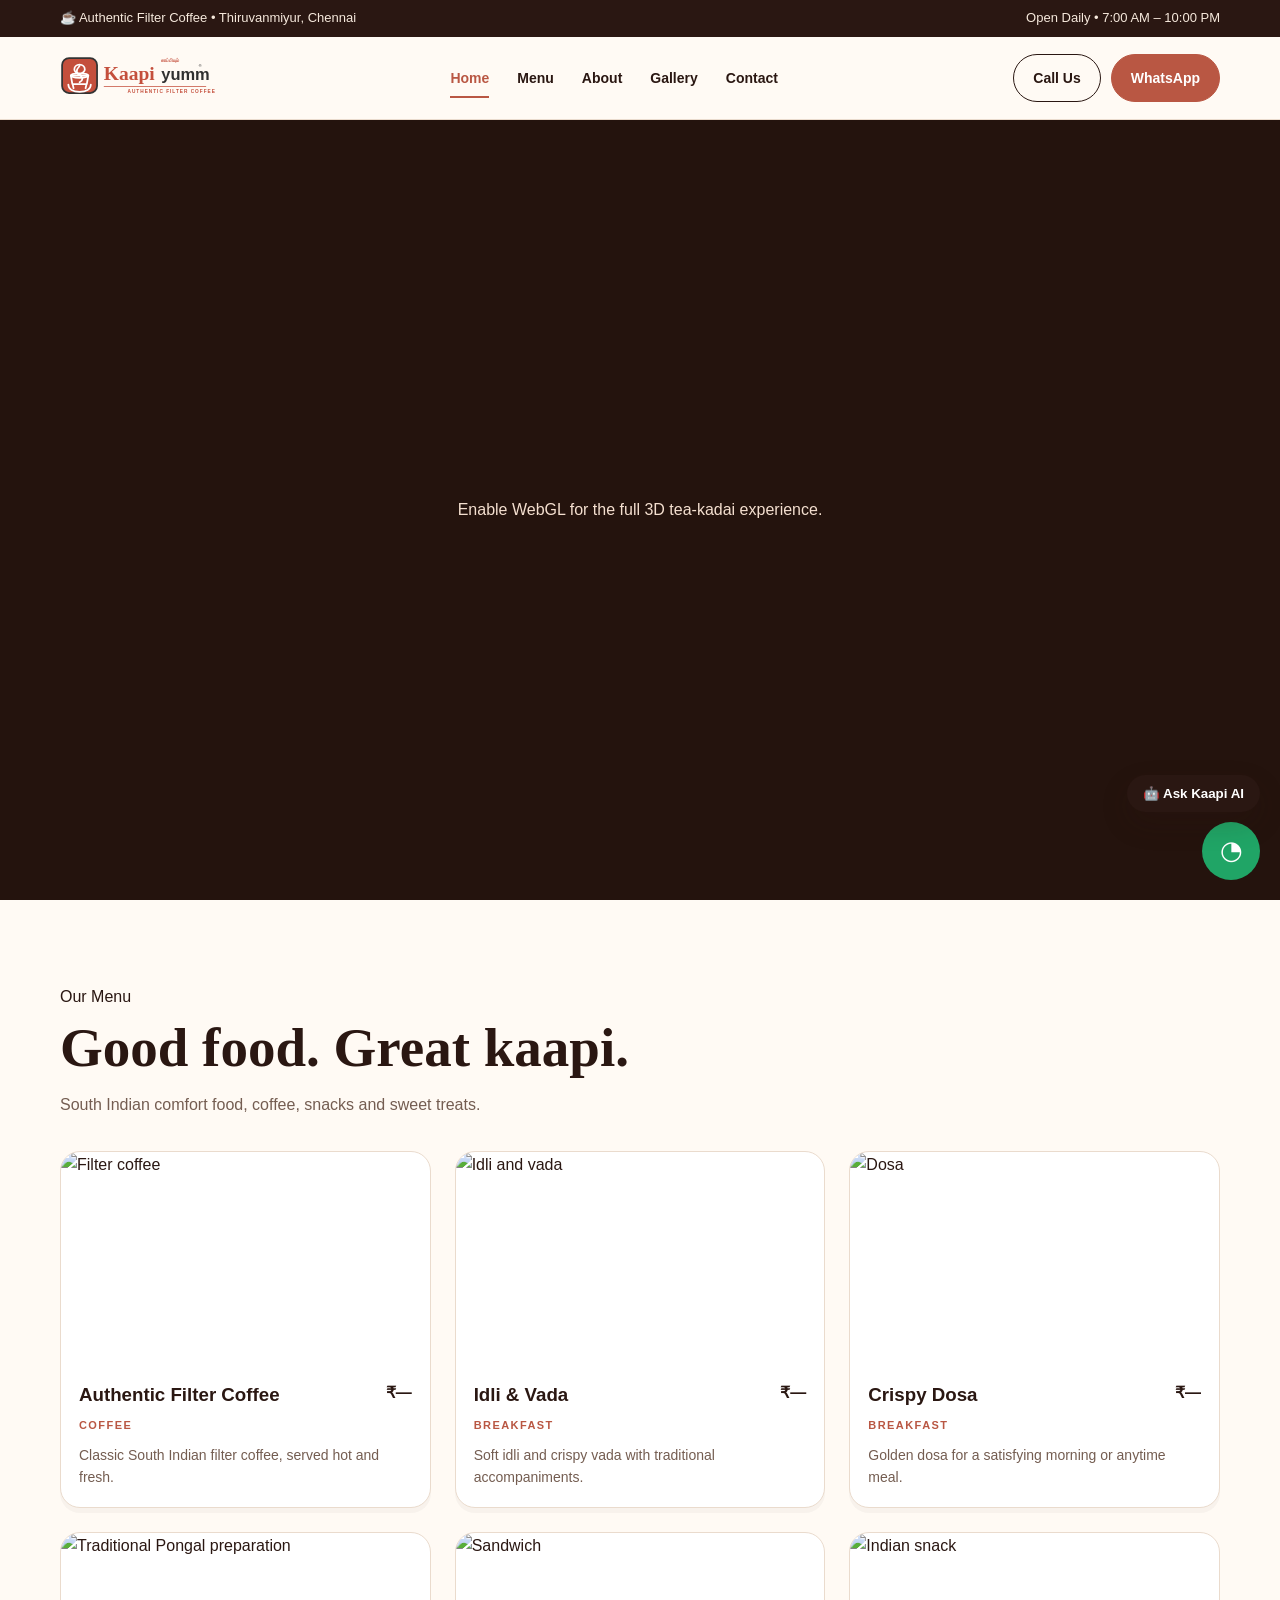
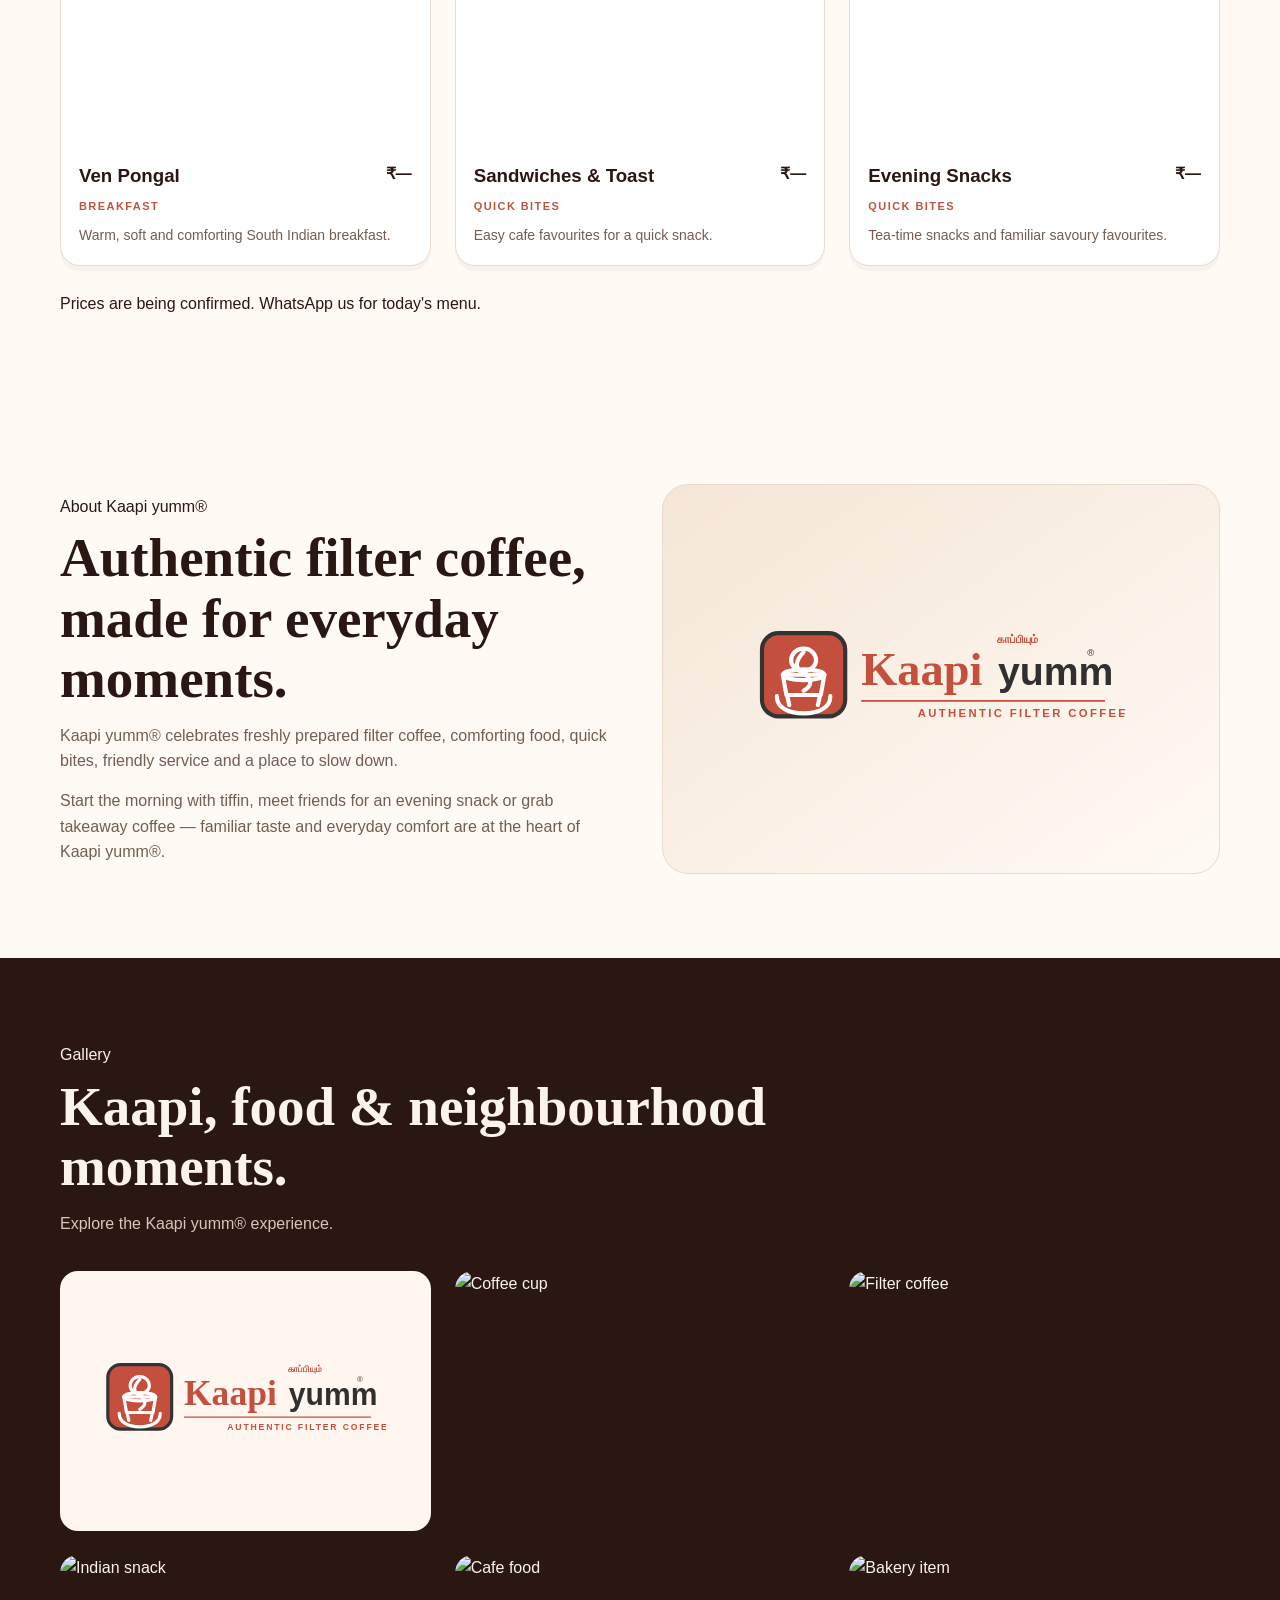
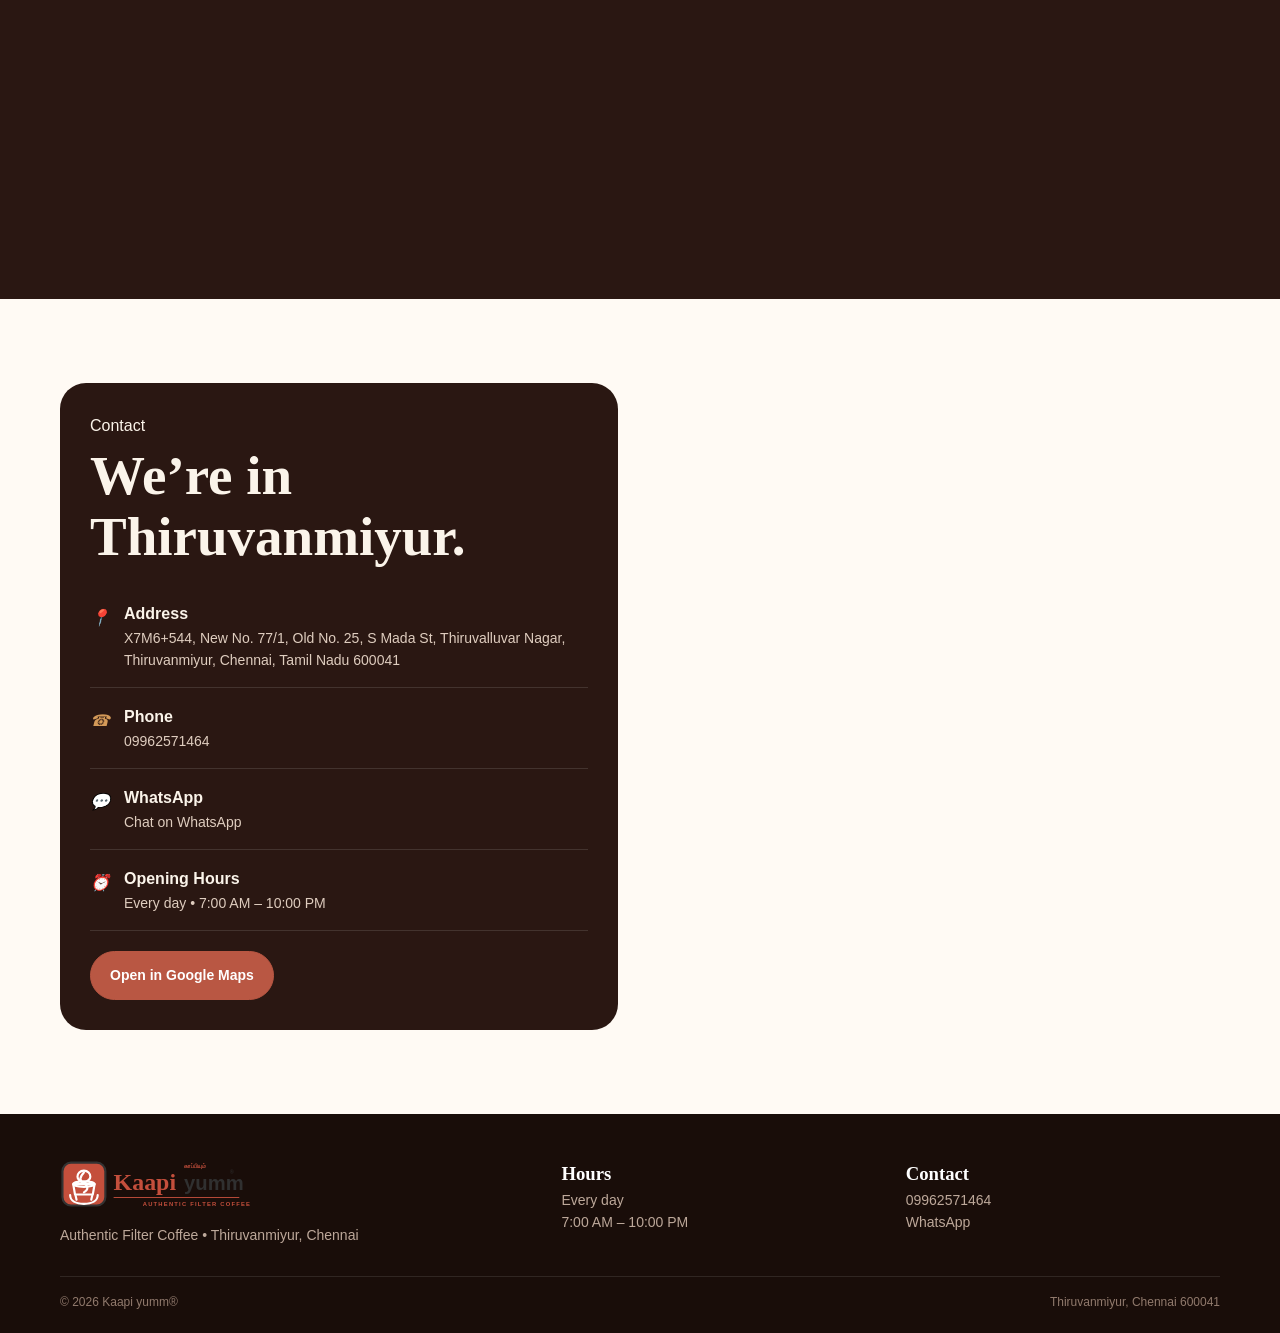
==== commit 5ee2717b: "Fix Three.js CDN loading for 3D tea hero" ====
--- a/index.html
+++ b/index.html
@@ -1 +1 @@
-<!doctype html><html lang="en"><head><meta charset="utf-8"><meta name="viewport" content="width=device-width,initial-scale=1"><title>Kaapi yumm® | Authentic Filter Coffee in Thiruvanmiyur</title><meta name="description" content="Kaapi yumm® — authentic filter coffee, breakfast, snacks and cafe favourites in Thiruvanmiyur, Chennai."><link rel="stylesheet" href="css/style.css"><script src="https://cdn.jsdelivr.net/npm/three@0.161.0/build/three.min.js"></script></head><body><div class="topbar"><div class="container"><span>☕ Authentic Filter Coffee • Thiruvanmiyur, Chennai</span><span>Open Daily • 7:00 AM – 10:00 PM</span></div></div><header class="navbar"><div class="container nav-wrap"><a class="brand" href="#home"><img src="assets/kaapi-yumm-logo.svg" alt="Kaapi yumm®"></a><nav><ul class="nav-links"><li><a class="active" href="#home">Home</a></li><li><a href="#menu">Menu</a></li><li><a href="#about">About</a></li><li><a href="#gallery">Gallery</a></li><li><a href="#contact">Contact</a></li></ul></nav><div class="nav-cta"><a class="btn btn-outline" href="tel:+919962571464">Call Us</a><a class="btn btn-primary" href="https://wa.me/919962571464" target="_blank" rel="noreferrer">WhatsApp</a><button class="menu-toggle" aria-label="Open menu" aria-expanded="false">☰</button></div></div></header><main><section id="home" class="hero-slider" aria-label="Kaapi yumm highlights"><div id="kaapi-3d" class="kaapi-3d" aria-hidden="true"></div><div class="slider-track"><article class="hero-slide is-active"><img src="assets/storefront.webp" alt="Kaapi yumm storefront"><div class="hero-slide-overlay"><div class="container hero-slide-content"><span class="eyebrow">Thiruvanmiyur • Chennai</span><h1>Authentic <span>Kaapi.</span><br>Good Food.<br>Good Moments.</h1><p>Fresh filter coffee, South Indian favourites and a welcoming neighbourhood cafe experience.</p><div class="hero-actions"><a class="btn btn-primary" href="#menu">Explore Menu</a><a class="btn btn-light" href="#contact">Get Directions</a></div></div></div></article><article class="hero-slide"><img src="https://images.unsplash.com/photo-1495474472287-4d71bcdd2085?auto=format&fit=crop&w=1800&q=88" alt="Fresh coffee"><div class="hero-slide-overlay"><div class="container hero-slide-content"><span class="eyebrow">Made Fresh Daily</span><h2>Start your day<br>with <span>Kaapi.</span></h2><p>From filter coffee to breakfast favourites, made for everyday mornings.</p><div class="hero-actions"><a class="btn btn-primary" href="#menu">See Our Menu</a><a class="btn btn-light" href="https://wa.me/919962571464" target="_blank" rel="noreferrer">WhatsApp Us</a></div></div></div></article><article class="hero-slide"><img src="https://images.unsplash.com/photo-1513104890138-7c749659a591?auto=format&fit=crop&w=1800&q=88" alt="Cafe food and snacks"><div class="hero-slide-overlay"><div class="container hero-slide-content"><span class="eyebrow">Breakfast • Snacks • Sweets</span><h2>Something for<br>every <span>craving.</span></h2><p>South Indian breakfast, quick bites, beverages and sweet treats.</p><div class="hero-actions"><a class="btn btn-primary" href="#menu">Explore Food</a><a class="btn btn-light" href="tel:+919962571464">Call Us</a></div></div></div></article></div><button class="slider-arrow slider-prev" type="button" aria-label="Previous slide">‹</button><button class="slider-arrow slider-next" type="button" aria-label="Next slide">›</button><div class="slider-dots"><button class="slider-dot is-active" type="button" data-slide="0" aria-label="Slide 1"></button><button class="slider-dot" type="button" data-slide="1" aria-label="Slide 2"></button><button class="slider-dot" type="button" data-slide="2" aria-label="Slide 3"></button></div></section><section id="menu" class="section"><div class="container"><div class="section-head"><span class="section-kicker">Our Menu</span><h2>Good food. Great kaapi.</h2><p>South Indian comfort food, coffee, snacks and sweet treats.</p></div><div class="menu-grid"><article class="menu-card"><div class="menu-card-media"><img src="https://images.unsplash.com/photo-1498804103079-a6351b050096?auto=format&fit=crop&w=900&q=85" alt="Filter coffee"></div><div class="menu-card-body"><div class="menu-card-top"><h3>Authentic Filter Coffee</h3><strong>₹—</strong></div><span class="menu-card-tag">Coffee</span><p>Classic South Indian filter coffee, served hot and fresh.</p></div></article><article class="menu-card"><div class="menu-card-media"><img src="https://images.unsplash.com/photo-1610192244261-3f33de3f55e4?auto=format&fit=crop&w=900&q=85" alt="Idli and vada"></div><div class="menu-card-body"><div class="menu-card-top"><h3>Idli & Vada</h3><strong>₹—</strong></div><span class="menu-card-tag">Breakfast</span><p>Soft idli and crispy vada with traditional accompaniments.</p></div></article><article class="menu-card"><div class="menu-card-media"><img src="https://images.unsplash.com/photo-1668236543090-82eba5ee5976?auto=format&fit=crop&w=900&q=85" alt="Dosa"></div><div class="menu-card-body"><div class="menu-card-top"><h3>Crispy Dosa</h3><strong>₹—</strong></div><span class="menu-card-tag">Breakfast</span><p>Golden dosa for a satisfying morning or anytime meal.</p></div></article><article class="menu-card"><div class="menu-card-media"><img src="https://images.pexels.com/photos/30519624/pexels-photo-30519624.jpeg?auto=compress&cs=tinysrgb&w=900" alt="Traditional Pongal preparation"></div><div class="menu-card-body"><div class="menu-card-top"><h3>Ven Pongal</h3><strong>₹—</strong></div><span class="menu-card-tag">Breakfast</span><p>Warm, soft and comforting South Indian breakfast.</p></div></article><article class="menu-card"><div class="menu-card-media"><img src="https://images.unsplash.com/photo-1528735602780-2552fd46c7af?auto=format&fit=crop&w=900&q=85" alt="Sandwich"></div><div class="menu-card-body"><div class="menu-card-top"><h3>Sandwiches & Toast</h3><strong>₹—</strong></div><span class="menu-card-tag">Quick Bites</span><p>Easy cafe favourites for a quick snack.</p></div></article><article class="menu-card"><div class="menu-card-media"><img src="https://images.unsplash.com/photo-1601050690597-df0568f70950?auto=format&fit=crop&w=900&q=85" alt="Indian snack"></div><div class="menu-card-body"><div class="menu-card-top"><h3>Evening Snacks</h3><strong>₹—</strong></div><span class="menu-card-tag">Quick Bites</span><p>Tea-time snacks and familiar savoury favourites.</p></div></article></div><div class="note" style="margin-top:25px">Prices are being confirmed. <a href="https://wa.me/919962571464" target="_blank" rel="noreferrer">WhatsApp us for today's menu.</a></div></div></section><section id="about" class="section"><div class="container about-grid"><div><span class="section-kicker">About Kaapi yumm®</span><h2>Authentic filter coffee, made for everyday moments.</h2><p class="copy">Kaapi yumm® celebrates freshly prepared filter coffee, comforting food, quick bites, friendly service and a place to slow down.</p><p class="copy" style="margin-top:14px">Start the morning with tiffin, meet friends for an evening snack or grab takeaway coffee — familiar taste and everyday comfort are at the heart of Kaapi yumm®.</p></div><div class="photo logo-photo"><img src="assets/kaapi-yumm-logo.svg" alt="Kaapi yumm® logo"></div></div></section><section id="gallery" class="section dark"><div class="container"><div class="section-head"><span class="eyebrow">Gallery</span><h2>Kaapi, food & neighbourhood moments.</h2><p>Explore the Kaapi yumm® experience.</p></div><div class="gallery-grid"><div class="gallery-brand-card"><img src="assets/kaapi-yumm-logo.svg" alt="Kaapi yumm® logo"></div><img src="https://images.unsplash.com/photo-1509042239860-f550ce710b93?auto=format&fit=crop&w=900&q=85" alt="Coffee cup"><img src="https://images.unsplash.com/photo-1498804103079-a6351b050096?auto=format&fit=crop&w=900&q=85" alt="Filter coffee"><img src="https://images.unsplash.com/photo-1601050690597-df0568f70950?auto=format&fit=crop&w=900&q=85" alt="Indian snack"><img src="https://images.unsplash.com/photo-1513104890138-7c749659a591?auto=format&fit=crop&w=900&q=85" alt="Cafe food"><img src="https://images.unsplash.com/photo-1555507036-ab1f4038808a?auto=format&fit=crop&w=900&q=85" alt="Bakery item"></div></div></section><section id="contact" class="section"><div class="container contact-grid"><div class="contact-card"><span class="section-kicker">Contact</span><h2 style="font-family:Georgia,serif;margin:8px 0 18px">We’re in Thiruvanmiyur.</h2><div class="contact-item"><i>📍</i><div><h4>Address</h4><p>X7M6+544, New No. 77/1, Old No. 25, S Mada St, Thiruvalluvar Nagar, Thiruvanmiyur, Chennai, Tamil Nadu 600041</p></div></div><div class="contact-item"><i>☎</i><div><h4>Phone</h4><p><a href="tel:+919962571464">09962571464</a></p></div></div><div class="contact-item"><i>💬</i><div><h4>WhatsApp</h4><p><a href="https://wa.me/919962571464" target="_blank" rel="noreferrer">Chat on WhatsApp</a></p></div></div><div class="contact-item"><i>⏰</i><div><h4>Opening Hours</h4><p>Every day • 7:00 AM – 10:00 PM</p></div></div><a class="btn btn-primary" style="margin-top:20px" href="https://www.google.com/maps/search/?api=1&query=X7M6%2B544%2C%2077%2F1%2C%20S%20Mada%20St%2C%20Thiruvanmiyur%2C%20Chennai%2C%20Tamil%20Nadu%20600041" target="_blank" rel="noreferrer">Open in Google Maps</a></div><iframe class="map-frame" loading="lazy" src="https://www.google.com/maps?q=77%2F1%20S%20Mada%20St%2C%20Thiruvanmiyur%2C%20Chennai%2C%20Tamil%20Nadu%20600041&output=embed" title="Kaapi yumm map"></iframe></div></section></main><footer class="footer"><div class="container"><div class="footer-grid"><div><img class="footer-logo" src="assets/kaapi-yumm-logo.svg" alt="Kaapi yumm®"><p>Authentic Filter Coffee • Thiruvanmiyur, Chennai</p></div><div><h3>Hours</h3><p>Every day<br>7:00 AM – 10:00 PM</p></div><div><h3>Contact</h3><p><a href="tel:+919962571464">09962571464</a><br><a href="https://wa.me/919962571464" target="_blank" rel="noreferrer">WhatsApp</a></p></div></div><div class="footer-bottom"><span>© 2026 Kaapi yumm®</span><span>Thiruvanmiyur, Chennai 600041</span></div></div></footer><a class="whatsapp" href="https://wa.me/919962571464" target="_blank" rel="noreferrer" aria-label="WhatsApp">◔</a><script src="js/script.js"></script><script>document.addEventListener('DOMContentLoaded',()=>{const host=document.getElementById('kaapi-3d');if(!host||!window.THREE)return;const scene=new THREE.Scene();const camera=new THREE.PerspectiveCamera(34,1,.1,100);camera.position.set(0,.65,5.8);const renderer=new THREE.WebGLRenderer({alpha:true,antialias:true});renderer.setPixelRatio(Math.min(devicePixelRatio,1.5));host.appendChild(renderer.domElement);const root=new THREE.Group();scene.add(root);const metal=new THREE.MeshStandardMaterial({color:0xd7d0c8,metalness:.9,roughness:.18});const dark=new THREE.MeshStandardMaterial({color:0x3a241c,metalness:.28,roughness:.5});const coffeeMat=new THREE.MeshStandardMaterial({color:0x6a311c,roughness:.25});const cup=new THREE.Mesh(new THREE.CylinderGeometry(1.0,.86,1.5,48),metal);cup.position.y=.15;root.add(cup);const coffee=new THREE.Mesh(new THREE.CylinderGeometry(.82,.82,.09,48),coffeeMat);coffee.position.y=.93;root.add(coffee);const rim=new THREE.Mesh(new THREE.TorusGeometry(.94,.07,16,48),metal);rim.rotation.x=Math.PI/2;rim.position.y=.98;root.add(rim);const saucer=new THREE.Mesh(new THREE.CylinderGeometry(1.35,1.22,.12,64),dark);saucer.position.y=-.63;root.add(saucer);const handle=new THREE.Mesh(new THREE.TorusGeometry(.47,.085,16,48,Math.PI*1.5),metal);handle.rotation.y=Math.PI/2;handle.position.set(1.0,.23,0);root.add(handle);const steam=new THREE.Group();for(let i=0;i<3;i++){const s=new THREE.Mesh(new THREE.TorusGeometry(.1,.024,8,20),new THREE.MeshBasicMaterial({color:0xf5e4d7,transparent:true,opacity:.35}));s.rotation.x=Math.PI/2;s.position.set((i-1)*.25,1.35+i*.17,.02);steam.add(s)}root.add(steam);scene.add(new THREE.HemisphereLight(0xffead8,0x2e1710,2.5));const key=new THREE.DirectionalLight(0xfff0df,3);key.position.set(3,4,5);scene.add(key);let px=0,py=0,tx=0,ty=0;host.addEventListener('pointermove',e=>{const r=host.getBoundingClientRect();px=(e.clientX-r.left)/r.width-.5;py=(e.clientY-r.top)/r.height-.5});function resize(){const w=host.clientWidth||400,h=host.clientHeight||300;camera.aspect=w/h;camera.updateProjectionMatrix();renderer.setSize(w,h)}function frame(t){requestAnimationFrame(frame);tx+=(px*.35-tx)*.06;ty+=(py*.2-ty)*.06;root.rotation.y=t*.00045+tx;root.rotation.x=-ty;steam.children.forEach((s,i)=>{s.position.x=(i-1)*.25+Math.sin(t*.0016+i)*.11;s.position.y=1.35+i*.17+Math.sin(t*.0013+i)*.06});renderer.render(scene,camera)}resize();window.addEventListener('resize',resize);frame(0)})();</script></body></html>+<!doctype html><html lang="en"><head><meta charset="utf-8"><meta name="viewport" content="width=device-width,initial-scale=1"><title>Kaapi yumm® | Authentic Filter Coffee in Thiruvanmiyur</title><meta name="description" content="Kaapi yumm® — authentic filter coffee, breakfast, snacks and cafe favourites in Thiruvanmiyur, Chennai."><link rel="stylesheet" href="css/style.css"><script src="https://unpkg.com/three@0.161.0/build/three.min.js"></script></head><body><div class="topbar"><div class="container"><span>☕ Authentic Filter Coffee • Thiruvanmiyur, Chennai</span><span>Open Daily • 7:00 AM – 10:00 PM</span></div></div><header class="navbar"><div class="container nav-wrap"><a class="brand" href="#home"><img src="assets/kaapi-yumm-logo.svg" alt="Kaapi yumm®"></a><nav><ul class="nav-links"><li><a class="active" href="#home">Home</a></li><li><a href="#menu">Menu</a></li><li><a href="#about">About</a></li><li><a href="#gallery">Gallery</a></li><li><a href="#contact">Contact</a></li></ul></nav><div class="nav-cta"><a class="btn btn-outline" href="tel:+919962571464">Call Us</a><a class="btn btn-primary" href="https://wa.me/919962571464" target="_blank" rel="noreferrer">WhatsApp</a><button class="menu-toggle" aria-label="Open menu" aria-expanded="false">☰</button></div></div></header><main><section id="home" class="hero-slider" aria-label="Kaapi yumm highlights"><div id="kaapi-3d" class="kaapi-3d" aria-hidden="true"></div><div class="slider-track"><article class="hero-slide is-active"><img src="assets/storefront.webp" alt="Kaapi yumm storefront"><div class="hero-slide-overlay"><div class="container hero-slide-content"><span class="eyebrow">Thiruvanmiyur • Chennai</span><h1>Authentic <span>Kaapi.</span><br>Good Food.<br>Good Moments.</h1><p>Fresh filter coffee, South Indian favourites and a welcoming neighbourhood cafe experience.</p><div class="hero-actions"><a class="btn btn-primary" href="#menu">Explore Menu</a><a class="btn btn-light" href="#contact">Get Directions</a></div></div></div></article><article class="hero-slide"><img src="https://images.unsplash.com/photo-1495474472287-4d71bcdd2085?auto=format&fit=crop&w=1800&q=88" alt="Fresh coffee"><div class="hero-slide-overlay"><div class="container hero-slide-content"><span class="eyebrow">Made Fresh Daily</span><h2>Start your day<br>with <span>Kaapi.</span></h2><p>From filter coffee to breakfast favourites, made for everyday mornings.</p><div class="hero-actions"><a class="btn btn-primary" href="#menu">See Our Menu</a><a class="btn btn-light" href="https://wa.me/919962571464" target="_blank" rel="noreferrer">WhatsApp Us</a></div></div></div></article><article class="hero-slide"><img src="https://images.unsplash.com/photo-1513104890138-7c749659a591?auto=format&fit=crop&w=1800&q=88" alt="Cafe food and snacks"><div class="hero-slide-overlay"><div class="container hero-slide-content"><span class="eyebrow">Breakfast • Snacks • Sweets</span><h2>Something for<br>every <span>craving.</span></h2><p>South Indian breakfast, quick bites, beverages and sweet treats.</p><div class="hero-actions"><a class="btn btn-primary" href="#menu">Explore Food</a><a class="btn btn-light" href="tel:+919962571464">Call Us</a></div></div></div></article></div><button class="slider-arrow slider-prev" type="button" aria-label="Previous slide">‹</button><button class="slider-arrow slider-next" type="button" aria-label="Next slide">›</button><div class="slider-dots"><button class="slider-dot is-active" type="button" data-slide="0" aria-label="Slide 1"></button><button class="slider-dot" type="button" data-slide="1" aria-label="Slide 2"></button><button class="slider-dot" type="button" data-slide="2" aria-label="Slide 3"></button></div></section><section id="menu" class="section"><div class="container"><div class="section-head"><span class="section-kicker">Our Menu</span><h2>Good food. Great kaapi.</h2><p>South Indian comfort food, coffee, snacks and sweet treats.</p></div><div class="menu-grid"><article class="menu-card"><div class="menu-card-media"><img src="https://images.unsplash.com/photo-1498804103079-a6351b050096?auto=format&fit=crop&w=900&q=85" alt="Filter coffee"></div><div class="menu-card-body"><div class="menu-card-top"><h3>Authentic Filter Coffee</h3><strong>₹—</strong></div><span class="menu-card-tag">Coffee</span><p>Classic South Indian filter coffee, served hot and fresh.</p></div></article><article class="menu-card"><div class="menu-card-media"><img src="https://images.unsplash.com/photo-1610192244261-3f33de3f55e4?auto=format&fit=crop&w=900&q=85" alt="Idli and vada"></div><div class="menu-card-body"><div class="menu-card-top"><h3>Idli & Vada</h3><strong>₹—</strong></div><span class="menu-card-tag">Breakfast</span><p>Soft idli and crispy vada with traditional accompaniments.</p></div></article><article class="menu-card"><div class="menu-card-media"><img src="https://images.unsplash.com/photo-1668236543090-82eba5ee5976?auto=format&fit=crop&w=900&q=85" alt="Dosa"></div><div class="menu-card-body"><div class="menu-card-top"><h3>Crispy Dosa</h3><strong>₹—</strong></div><span class="menu-card-tag">Breakfast</span><p>Golden dosa for a satisfying morning or anytime meal.</p></div></article><article class="menu-card"><div class="menu-card-media"><img src="https://images.pexels.com/photos/30519624/pexels-photo-30519624.jpeg?auto=compress&cs=tinysrgb&w=900" alt="Traditional Pongal preparation"></div><div class="menu-card-body"><div class="menu-card-top"><h3>Ven Pongal</h3><strong>₹—</strong></div><span class="menu-card-tag">Breakfast</span><p>Warm, soft and comforting South Indian breakfast.</p></div></article><article class="menu-card"><div class="menu-card-media"><img src="https://images.unsplash.com/photo-1528735602780-2552fd46c7af?auto=format&fit=crop&w=900&q=85" alt="Sandwich"></div><div class="menu-card-body"><div class="menu-card-top"><h3>Sandwiches & Toast</h3><strong>₹—</strong></div><span class="menu-card-tag">Quick Bites</span><p>Easy cafe favourites for a quick snack.</p></div></article><article class="menu-card"><div class="menu-card-media"><img src="https://images.unsplash.com/photo-1601050690597-df0568f70950?auto=format&fit=crop&w=900&q=85" alt="Indian snack"></div><div class="menu-card-body"><div class="menu-card-top"><h3>Evening Snacks</h3><strong>₹—</strong></div><span class="menu-card-tag">Quick Bites</span><p>Tea-time snacks and familiar savoury favourites.</p></div></article></div><div class="note" style="margin-top:25px">Prices are being confirmed. <a href="https://wa.me/919962571464" target="_blank" rel="noreferrer">WhatsApp us for today's menu.</a></div></div></section><section id="about" class="section"><div class="container about-grid"><div><span class="section-kicker">About Kaapi yumm®</span><h2>Authentic filter coffee, made for everyday moments.</h2><p class="copy">Kaapi yumm® celebrates freshly prepared filter coffee, comforting food, quick bites, friendly service and a place to slow down.</p><p class="copy" style="margin-top:14px">Start the morning with tiffin, meet friends for an evening snack or grab takeaway coffee — familiar taste and everyday comfort are at the heart of Kaapi yumm®.</p></div><div class="photo logo-photo"><img src="assets/kaapi-yumm-logo.svg" alt="Kaapi yumm® logo"></div></div></section><section id="gallery" class="section dark"><div class="container"><div class="section-head"><span class="eyebrow">Gallery</span><h2>Kaapi, food & neighbourhood moments.</h2><p>Explore the Kaapi yumm® experience.</p></div><div class="gallery-grid"><div class="gallery-brand-card"><img src="assets/kaapi-yumm-logo.svg" alt="Kaapi yumm® logo"></div><img src="https://images.unsplash.com/photo-1509042239860-f550ce710b93?auto=format&fit=crop&w=900&q=85" alt="Coffee cup"><img src="https://images.unsplash.com/photo-1498804103079-a6351b050096?auto=format&fit=crop&w=900&q=85" alt="Filter coffee"><img src="https://images.unsplash.com/photo-1601050690597-df0568f70950?auto=format&fit=crop&w=900&q=85" alt="Indian snack"><img src="https://images.unsplash.com/photo-1513104890138-7c749659a591?auto=format&fit=crop&w=900&q=85" alt="Cafe food"><img src="https://images.unsplash.com/photo-1555507036-ab1f4038808a?auto=format&fit=crop&w=900&q=85" alt="Bakery item"></div></div></section><section id="contact" class="section"><div class="container contact-grid"><div class="contact-card"><span class="section-kicker">Contact</span><h2 style="font-family:Georgia,serif;margin:8px 0 18px">We’re in Thiruvanmiyur.</h2><div class="contact-item"><i>📍</i><div><h4>Address</h4><p>X7M6+544, New No. 77/1, Old No. 25, S Mada St, Thiruvalluvar Nagar, Thiruvanmiyur, Chennai, Tamil Nadu 600041</p></div></div><div class="contact-item"><i>☎</i><div><h4>Phone</h4><p><a href="tel:+919962571464">09962571464</a></p></div></div><div class="contact-item"><i>💬</i><div><h4>WhatsApp</h4><p><a href="https://wa.me/919962571464" target="_blank" rel="noreferrer">Chat on WhatsApp</a></p></div></div><div class="contact-item"><i>⏰</i><div><h4>Opening Hours</h4><p>Every day • 7:00 AM – 10:00 PM</p></div></div><a class="btn btn-primary" style="margin-top:20px" href="https://www.google.com/maps/search/?api=1&query=X7M6%2B544%2C%2077%2F1%2C%20S%20Mada%20St%2C%20Thiruvanmiyur%2C%20Chennai%2C%20Tamil%20Nadu%20600041" target="_blank" rel="noreferrer">Open in Google Maps</a></div><iframe class="map-frame" loading="lazy" src="https://www.google.com/maps?q=77%2F1%20S%20Mada%20St%2C%20Thiruvanmiyur%2C%20Chennai%2C%20Tamil%20Nadu%20600041&output=embed" title="Kaapi yumm map"></iframe></div></section></main><footer class="footer"><div class="container"><div class="footer-grid"><div><img class="footer-logo" src="assets/kaapi-yumm-logo.svg" alt="Kaapi yumm®"><p>Authentic Filter Coffee • Thiruvanmiyur, Chennai</p></div><div><h3>Hours</h3><p>Every day<br>7:00 AM – 10:00 PM</p></div><div><h3>Contact</h3><p><a href="tel:+919962571464">09962571464</a><br><a href="https://wa.me/919962571464" target="_blank" rel="noreferrer">WhatsApp</a></p></div></div><div class="footer-bottom"><span>© 2026 Kaapi yumm®</span><span>Thiruvanmiyur, Chennai 600041</span></div></div></footer><a class="whatsapp" href="https://wa.me/919962571464" target="_blank" rel="noreferrer" aria-label="WhatsApp">◔</a><script src="js/script.js"></script><script>document.addEventListener('DOMContentLoaded',()=>{const host=document.getElementById('kaapi-3d');if(!host||!window.THREE)return;const scene=new THREE.Scene();const camera=new THREE.PerspectiveCamera(34,1,.1,100);camera.position.set(0,.65,5.8);const renderer=new THREE.WebGLRenderer({alpha:true,antialias:true});renderer.setPixelRatio(Math.min(devicePixelRatio,1.5));host.appendChild(renderer.domElement);const root=new THREE.Group();scene.add(root);const metal=new THREE.MeshStandardMaterial({color:0xd7d0c8,metalness:.9,roughness:.18});const dark=new THREE.MeshStandardMaterial({color:0x3a241c,metalness:.28,roughness:.5});const coffeeMat=new THREE.MeshStandardMaterial({color:0x6a311c,roughness:.25});const cup=new THREE.Mesh(new THREE.CylinderGeometry(1.0,.86,1.5,48),metal);cup.position.y=.15;root.add(cup);const coffee=new THREE.Mesh(new THREE.CylinderGeometry(.82,.82,.09,48),coffeeMat);coffee.position.y=.93;root.add(coffee);const rim=new THREE.Mesh(new THREE.TorusGeometry(.94,.07,16,48),metal);rim.rotation.x=Math.PI/2;rim.position.y=.98;root.add(rim);const saucer=new THREE.Mesh(new THREE.CylinderGeometry(1.35,1.22,.12,64),dark);saucer.position.y=-.63;root.add(saucer);const handle=new THREE.Mesh(new THREE.TorusGeometry(.47,.085,16,48,Math.PI*1.5),metal);handle.rotation.y=Math.PI/2;handle.position.set(1.0,.23,0);root.add(handle);const steam=new THREE.Group();for(let i=0;i<3;i++){const s=new THREE.Mesh(new THREE.TorusGeometry(.1,.024,8,20),new THREE.MeshBasicMaterial({color:0xf5e4d7,transparent:true,opacity:.35}));s.rotation.x=Math.PI/2;s.position.set((i-1)*.25,1.35+i*.17,.02);steam.add(s)}root.add(steam);scene.add(new THREE.HemisphereLight(0xffead8,0x2e1710,2.5));const key=new THREE.DirectionalLight(0xfff0df,3);key.position.set(3,4,5);scene.add(key);let px=0,py=0,tx=0,ty=0;host.addEventListener('pointermove',e=>{const r=host.getBoundingClientRect();px=(e.clientX-r.left)/r.width-.5;py=(e.clientY-r.top)/r.height-.5});function resize(){const w=host.clientWidth||400,h=host.clientHeight||300;camera.aspect=w/h;camera.updateProjectionMatrix();renderer.setSize(w,h)}function frame(t){requestAnimationFrame(frame);tx+=(px*.35-tx)*.06;ty+=(py*.2-ty)*.06;root.rotation.y=t*.00045+tx;root.rotation.x=-ty;steam.children.forEach((s,i)=>{s.position.x=(i-1)*.25+Math.sin(t*.0016+i)*.11;s.position.y=1.35+i*.17+Math.sin(t*.0013+i)*.06});renderer.render(scene,camera)}resize();window.addEventListener('resize',resize);frame(0)})();</script></body></html>
--- a/css/style.css
+++ b/css/style.css
@@ -1 +1 @@
-:root{--coffee:#2a1712;--cream:#fbf4ea;--paper:#fffaf4;--red:#b95743;--gold:#d49a58;--muted:#745d51;--line:#eadbcd}*{box-sizing:border-box;margin:0;padding:0}html{scroll-behavior:smooth;scroll-padding-top:92px}body{font-family:Arial,Helvetica,sans-serif;color:var(--coffee);background:var(--paper);line-height:1.6;overflow-x:hidden}a{text-decoration:none;color:inherit}img{max-width:100%;display:block}.container{width:min(1160px,92%);margin:auto}.topbar{background:var(--coffee);color:#f6e9dc;font-size:13px}.topbar .container{display:flex;justify-content:space-between;padding:8px 0}.navbar{position:sticky;top:0;z-index:50;background:rgba(255,250,244,.97);backdrop-filter:blur(12px);border-bottom:1px solid var(--line)}.nav-wrap{min-height:82px;display:flex;align-items:center;justify-content:space-between;gap:25px}.brand img{width:155px;height:58px;object-fit:contain}.nav-links{display:flex;list-style:none;gap:28px;font-weight:700;font-size:14px}.nav-links a{position:relative;padding:4px 0}.nav-links a:hover,.nav-links a.active{color:var(--red)}.nav-links a::after{content:"";position:absolute;left:0;bottom:-8px;width:0;height:2px;background:var(--red);transition:width .25s ease}.nav-links a:hover::after,.nav-links a.active::after{width:100%}.nav-cta{display:flex;gap:10px;align-items:center}.btn{display:inline-flex;align-items:center;justify-content:center;padding:12px 19px;border-radius:999px;font-weight:800;font-size:14px;border:1px solid var(--coffee);transition:transform .25s ease,box-shadow .25s ease,background .25s ease}.btn:hover{transform:translateY(-2px);box-shadow:0 10px 24px rgba(42,23,18,.15)}.btn-primary{background:var(--red);color:#fff;border-color:var(--red)}.btn-outline:hover{background:var(--coffee);color:#fff}.btn-light{background:#fff;color:var(--coffee);border-color:#fff}.btn-light:hover{background:var(--cream)}.menu-toggle{display:none;background:none;border:0;font-size:25px}.hero-slider{position:relative;overflow:hidden;background:var(--coffee);color:var(--cream);height:min(720px,calc(100vh - 90px));min-height:590px}.slider-track{height:100%;position:relative}.hero-slide{position:absolute;inset:0;opacity:0;visibility:hidden;transform:scale(1.02);transition:opacity .7s ease,transform 1s ease,visibility .7s}.hero-slide.is-active{opacity:1;visibility:visible;transform:scale(1)}.hero-slide>img{width:100%;height:100%;object-fit:cover;transition:transform 6s cubic-bezier(.2,.7,.2,1)}.hero-slide.is-active>img{transform:scale(1.04)}.hero-slide-overlay{position:absolute;inset:0;background:linear-gradient(90deg,rgba(30,14,9,.88) 0%,rgba(30,14,9,.66) 42%,rgba(30,14,9,.18) 78%,rgba(30,14,9,.28) 100%);display:flex;align-items:center}.hero-slide-content{padding-top:20px}.hero-slide-content>*{opacity:0;transform:translateY(22px);transition:opacity .65s ease,transform .65s ease}.hero-slide.is-active .hero-slide-content>*{opacity:1;transform:translateY(0)}.hero-slide.is-active .hero-slide-content .eyebrow{transition-delay:.1s}.hero-slide.is-active .hero-slide-content h1,.hero-slide.is-active .hero-slide-content h2{transition-delay:.18s}.hero-slide.is-active .hero-slide-content p{transition-delay:.28s}.hero-slide.is-active .hero-slide-content .hero-actions{transition-delay:.38s}.hero-slide h1,.hero-slide h2{font-family:Georgia,serif;font-size:clamp(48px,6.2vw,78px);line-height:1.02;margin:14px 0 20px;max-width:760px}.hero-slide h1 span,.hero-slide h2 span{color:var(--gold)}.hero-slide p{font-size:18px;color:#ead9ca;max-width:620px}.hero-actions{display:flex;gap:12px;flex-wrap:wrap;margin-top:28px}.slider-arrow{position:absolute;top:50%;transform:translateY(-50%);z-index:4;width:48px;height:48px;border-radius:50%;border:1px solid rgba(255,255,255,.45);background:rgba(0,0,0,.25);color:#fff;font-size:38px;line-height:35px;cursor:pointer;backdrop-filter:blur(8px);transition:background .25s ease,transform .25s ease}.slider-arrow:hover{background:rgba(0,0,0,.5);transform:translateY(-50%) scale(1.06)}.slider-prev{left:24px}.slider-next{right:24px}.slider-dots{position:absolute;z-index:5;left:50%;bottom:28px;transform:translateX(-50%);display:flex;gap:9px}.slider-dot{width:10px;height:10px;border-radius:50%;border:1px solid #fff;background:rgba(255,255,255,.45);padding:0;cursor:pointer;transition:all .3s ease}.slider-dot.is-active{width:28px;border-radius:10px;background:#fff}.section{padding:84px 0;scroll-margin-top:92px}.section-head{max-width:720px;margin-bottom:34px}.section h2{font-family:Georgia,serif;font-size:clamp(34px,4.5vw,55px);line-height:1.1;margin:9px 0 13px}.section-head p,.copy{color:var(--muted)}.intro-grid,.contact-grid,.about-grid{display:grid;grid-template-columns:1fr 1fr;gap:44px;align-items:center}.feature-list{display:grid;grid-template-columns:repeat(2,1fr);gap:15px;margin-top:25px}.feature{padding:20px;background:var(--cream);border:1px solid var(--line);border-radius:17px;transition:transform .25s ease,box-shadow .25s ease}.feature:hover{transform:translateY(-5px);box-shadow:0 14px 30px rgba(42,23,18,.08)}.feature p{font-size:14px;color:var(--muted)}.image-card,.photo{overflow:hidden;border-radius:26px}.image-card img,.photo img{border-radius:26px;width:100%;min-height:390px;object-fit:cover;transition:transform .7s ease}.image-card:hover img,.photo:hover img{transform:scale(1.04)}.logo-photo{display:grid;place-items:center;min-height:390px;padding:32px;background:linear-gradient(145deg,#f5e6d7,#fffaf4);border:1px solid var(--line)}.logo-photo img{min-height:auto;max-width:75%;object-fit:contain!important}.dark{background:var(--coffee);color:var(--cream)}.dark .section-head p{color:#d8c6b9}.cards-4{display:grid;grid-template-columns:repeat(4,1fr);gap:17px}.info-card{background:#fff;border:1px solid var(--line);border-radius:19px;padding:22px;color:var(--coffee);transition:transform .3s ease,box-shadow .3s ease}.info-card:hover{transform:translateY(-7px);box-shadow:0 16px 30px rgba(0,0,0,.14)}.info-card .icon{font-size:28px;margin-bottom:12px;transition:transform .3s ease}.info-card:hover .icon{transform:scale(1.12) rotate(-3deg)}.info-card p{font-size:14px;color:var(--muted)}.menu-grid{display:grid;grid-template-columns:repeat(3,1fr);gap:18px}.menu-card{background:#fff;border:1px solid var(--line);border-radius:20px;overflow:hidden;transition:transform .3s ease,box-shadow .3s ease}.menu-card:hover{transform:translateY(-6px);box-shadow:0 16px 30px rgba(42,23,18,.1)}.menu-card-media{overflow:hidden}.menu-card-media img{width:100%;height:210px;object-fit:cover;transition:transform .6s ease}.menu-card:hover .menu-card-media img{transform:scale(1.06)}.menu-card-body{padding:18px}.menu-card-top{display:flex;justify-content:space-between;gap:10px}.menu-card-tag{display:inline-block;color:var(--red);font-size:11px;font-weight:900;letter-spacing:.13em;text-transform:uppercase;margin-top:7px}.menu-card-body p{color:var(--muted);font-size:14px;margin-top:7px}.menu-filters{display:flex;gap:10px;flex-wrap:wrap;margin-bottom:24px}.filter-btn{border:1px solid var(--line);background:white;padding:10px 16px;border-radius:999px;font-weight:800;transition:transform .2s ease}.filter-btn:hover{transform:translateY(-2px)}.filter-btn.active{background:var(--red);color:white;border-color:var(--red)}.gallery-grid{display:grid;grid-template-columns:repeat(3,minmax(0,1fr));grid-auto-rows:260px;gap:18px;align-items:stretch}.gallery-grid img,.gallery-brand-card{width:100%;height:100%;min-width:0;border-radius:18px;overflow:hidden}.gallery-grid img{object-fit:cover}.gallery-brand-card{display:grid;place-items:center;background:#fff7ef;padding:28px}.gallery-brand-card img{width:90%;height:auto;max-height:100%;object-fit:contain}.page-hero{padding:70px 0 46px;background:linear-gradient(180deg,#f1e4d7,transparent)}.page-hero h1{font-family:Georgia,serif;font-size:clamp(44px,6vw,68px);line-height:1.04}.page-hero p{max-width:700px;color:var(--muted);font-size:18px;margin-top:16px}.contact-card{background:var(--coffee);color:var(--cream);padding:30px;border-radius:26px}.contact-item{display:flex;gap:14px;padding:16px 0;border-bottom:1px solid rgba(255,255,255,.12)}.contact-item i{color:var(--gold);padding-top:4px}.contact-item p,.contact-item a{color:#dfcdbf;font-size:14px}.map-frame{width:100%;min-height:390px;border:0;border-radius:24px}.footer{background:#190d09;color:#e5d5c8;padding:45px 0 20px}.footer-grid{display:grid;grid-template-columns:1.5fr 1fr 1fr;gap:30px}.footer-logo{width:190px;height:auto;margin-bottom:10px}.footer h3{font-family:Georgia,serif;color:#fff}.footer p{font-size:14px;color:#bda89a}.footer-bottom{border-top:1px solid rgba(255,255,255,.1);margin-top:30px;padding-top:16px;display:flex;justify-content:space-between;font-size:12px;color:#917a6d}.whatsapp{position:fixed;right:20px;bottom:20px;z-index:60;width:58px;height:58px;border-radius:50%;display:grid;place-items:center;background:#20a566;color:#fff;font-size:26px;animation:softPulse 3s ease-in-out infinite}.kaapi-ai-toggle{position:fixed;right:20px;bottom:88px;z-index:61;border:0;border-radius:999px;background:var(--coffee);color:#fff;padding:11px 16px;font-weight:900;cursor:pointer;box-shadow:0 12px 28px rgba(42,23,18,.18)}.kaapi-ai-panel{position:fixed;right:20px;bottom:158px;z-index:62;width:min(360px,calc(100vw - 32px));background:#fffaf4;border:1px solid var(--line);border-radius:22px;box-shadow:0 20px 50px rgba(42,23,18,.18);overflow:hidden;opacity:0;visibility:hidden;transform:translateY(14px) scale(.98);transition:opacity .25s ease,transform .25s ease,visibility .25s}.kaapi-ai-panel.open{opacity:1;visibility:visible;transform:translateY(0) scale(1)}.kaapi-ai-head{background:var(--coffee);color:#fff;padding:16px 18px;display:flex;justify-content:space-between;align-items:center}.kaapi-ai-head strong{font-size:15px}.kaapi-ai-close{border:0;background:transparent;color:#fff;font-size:22px;cursor:pointer}.kaapi-ai-messages{padding:15px;height:280px;overflow:auto;display:flex;flex-direction:column;gap:10px}.kaapi-ai-msg{max-width:86%;padding:10px 12px;border-radius:14px;font-size:13px;line-height:1.5;white-space:pre-line}.kaapi-ai-msg.bot{align-self:flex-start;background:#f0e2d5;color:var(--coffee)}.kaapi-ai-msg.user{align-self:flex-end;background:var(--red);color:#fff}.kaapi-ai-chips{display:flex;gap:7px;flex-wrap:wrap;padding:0 15px 12px}.kaapi-ai-chip{border:1px solid var(--line);background:#fff;padding:7px 10px;border-radius:999px;font-size:12px;font-weight:800;cursor:pointer}.kaapi-ai-input{display:flex;border-top:1px solid var(--line);background:#fff;padding:10px;gap:8px}.kaapi-ai-input input{flex:1;min-width:0;border:1px solid var(--line);border-radius:999px;padding:10px 13px;outline:none}.kaapi-ai-input button{border:0;border-radius:999px;padding:0 15px;background:var(--red);color:#fff;font-weight:900;cursor:pointer}@keyframes softPulse{0%,100%{box-shadow:0 0 0 0 rgba(32,165,102,.24)}50%{box-shadow:0 0 0 9px rgba(32,165,102,0)}}@keyframes navIn{from{opacity:0;transform:translateY(-12px)}to{opacity:1;transform:translateY(0)}}@media(prefers-reduced-motion:reduce){*,*::before,*::after{animation-duration:.01ms!important;transition-duration:.01ms!important;scroll-behavior:auto!important}}@media(max-width:950px){.nav-links{display:none;position:absolute;top:82px;left:4%;right:4%;background:#fff;border:1px solid var(--line);border-radius:17px;padding:17px;flex-direction:column;gap:8px}.nav-links.open{display:flex}.menu-toggle{display:block}.nav-cta .btn-outline{display:none}.intro-grid,.contact-grid,.about-grid{grid-template-columns:1fr}.cards-4{grid-template-columns:repeat(2,1fr)}.menu-grid{grid-template-columns:repeat(2,1fr)}.gallery-grid{grid-template-columns:repeat(2,minmax(0,1fr));grid-auto-rows:245px}}@media(max-width:620px){.topbar .container{justify-content:center}.topbar .container span:last-child{display:none}.nav-wrap{min-height:72px}.brand img{width:125px}.nav-links{top:72px}.hero-slider{height:calc(100vh - 72px);min-height:600px}.hero-slide-overlay{background:linear-gradient(90deg,rgba(30,14,9,.88),rgba(30,14,9,.5))}.hero-slide h1,.hero-slide h2{font-size:47px}.hero-slide p{font-size:16px}.slider-arrow{width:40px;height:40px;font-size:31px}.slider-prev{left:12px}.slider-next{right:12px}.slider-dots{bottom:20px}.section{padding:62px 0}.feature-list,.cards-4,.menu-grid,.gallery-grid,.footer-grid{grid-template-columns:1fr}.gallery-grid{grid-auto-rows:245px}.footer-bottom{flex-direction:column;gap:7px}.logo-photo{min-height:300px}.kaapi-ai-toggle{right:16px;bottom:84px}.kaapi-ai-panel{right:16px;bottom:150px}.kaapi-ai-messages{height:250px}}+:root{--coffee:#2a1712;--cream:#fbf4ea;--paper:#fffaf4;--red:#b95743;--gold:#d49a58;--muted:#745d51;--line:#eadbcd}*{box-sizing:border-box;margin:0;padding:0}html{scroll-behavior:smooth;scroll-padding-top:92px}body{font-family:Arial,Helvetica,sans-serif;color:var(--coffee);background:var(--paper);line-height:1.6;overflow-x:hidden}a{text-decoration:none;color:inherit}img{max-width:100%;display:block}.container{width:min(1160px,92%);margin:auto}.topbar{background:var(--coffee);color:#f6e9dc;font-size:13px}.topbar .container{display:flex;justify-content:space-between;padding:8px 0}.navbar{position:sticky;top:0;z-index:50;background:rgba(255,250,244,.97);backdrop-filter:blur(12px);border-bottom:1px solid var(--line)}.nav-wrap{min-height:82px;display:flex;align-items:center;justify-content:space-between;gap:25px}.brand img{width:155px;height:58px;object-fit:contain}.nav-links{display:flex;list-style:none;gap:28px;font-weight:700;font-size:14px}.nav-links a{position:relative;padding:4px 0}.nav-links a:hover,.nav-links a.active{color:var(--red)}.nav-links a::after{content:"";position:absolute;left:0;bottom:-8px;width:0;height:2px;background:var(--red);transition:width .25s ease}.nav-links a:hover::after,.nav-links a.active::after{width:100%}.nav-cta{display:flex;gap:10px;align-items:center}.btn{display:inline-flex;align-items:center;justify-content:center;padding:12px 19px;border-radius:999px;font-weight:800;font-size:14px;border:1px solid var(--coffee);transition:transform .25s ease,box-shadow .25s ease,background .25s ease;transform-style:preserve-3d}.btn:hover{transform:perspective(500px) translateY(-3px) rotateX(3deg);box-shadow:0 12px 28px rgba(42,23,18,.18)}.btn-primary{background:var(--red);color:#fff;border-color:var(--red)}.btn-outline:hover{background:var(--coffee);color:#fff}.btn-light{background:#fff;color:var(--coffee);border-color:#fff}.btn-light:hover{background:var(--cream)}.menu-toggle{display:none;background:none;border:0;font-size:25px}.hero-slider{position:relative;overflow:hidden;background:var(--coffee);color:var(--cream);height:min(720px,calc(100vh - 90px));min-height:590px;perspective:1400px}.slider-track{height:100%;position:relative}.hero-slide{position:absolute;inset:0;opacity:0;visibility:hidden;transform:scale(1.02);transition:opacity .7s ease,transform 1s ease,visibility .7s}.hero-slide.is-active{opacity:1;visibility:visible;transform:scale(1)}.hero-slide>img{width:100%;height:100%;object-fit:cover;transition:transform 6s cubic-bezier(.2,.7,.2,1)}.hero-slide.is-active>img{transform:scale(1.04)}.hero-slide-overlay{position:absolute;inset:0;background:linear-gradient(90deg,rgba(30,14,9,.88) 0%,rgba(30,14,9,.66) 42%,rgba(30,14,9,.18) 78%,rgba(30,14,9,.28) 100%);display:flex;align-items:center}.hero-slide-content{padding-top:20px;position:relative;z-index:3}.hero-slide-content>*{opacity:0;transform:translateY(22px);transition:opacity .65s ease,transform .65s ease}.hero-slide.is-active .hero-slide-content>*{opacity:1;transform:translateY(0)}.hero-slide.is-active .hero-slide-content .eyebrow{transition-delay:.1s}.hero-slide.is-active .hero-slide-content h1,.hero-slide.is-active .hero-slide-content h2{transition-delay:.18s}.hero-slide.is-active .hero-slide-content p{transition-delay:.28s}.hero-slide.is-active .hero-slide-content .hero-actions{transition-delay:.38s}.hero-slide h1,.hero-slide h2{font-family:Georgia,serif;font-size:clamp(48px,6.2vw,78px);line-height:1.02;margin:14px 0 20px;max-width:760px}.hero-slide h1 span,.hero-slide h2 span{color:var(--gold)}.hero-slide p{font-size:18px;color:#ead9ca;max-width:620px}.hero-actions{display:flex;gap:12px;flex-wrap:wrap;margin-top:28px}.slider-arrow{position:absolute;top:50%;transform:translateY(-50%);z-index:4;width:48px;height:48px;border-radius:50%;border:1px solid rgba(255,255,255,.45);background:rgba(0,0,0,.25);color:#fff;font-size:38px;line-height:35px;cursor:pointer;backdrop-filter:blur(8px);transition:background .25s ease,transform .25s ease}.slider-arrow:hover{background:rgba(0,0,0,.5);transform:translateY(-50%) scale(1.06)}.slider-prev{left:24px}.slider-next{right:24px}.slider-dots{position:absolute;z-index:5;left:50%;bottom:28px;transform:translateX(-50%);display:flex;gap:9px}.slider-dot{width:10px;height:10px;border-radius:50%;border:1px solid #fff;background:rgba(255,255,255,.45);padding:0;cursor:pointer;transition:all .3s ease}.slider-dot.is-active{width:28px;border-radius:10px;background:#fff}.section{padding:84px 0;scroll-margin-top:92px;perspective:1400px}.section-head{max-width:720px;margin-bottom:34px}.section h2{font-family:Georgia,serif;font-size:clamp(34px,4.5vw,55px);line-height:1.1;margin:9px 0 13px}.section-head p,.copy{color:var(--muted)}.intro-grid,.contact-grid,.about-grid{display:grid;grid-template-columns:1fr 1fr;gap:44px;align-items:center}.feature-list{display:grid;grid-template-columns:repeat(2,1fr);gap:15px;margin-top:25px}.feature{padding:20px;background:var(--cream);border:1px solid var(--line);border-radius:17px;transition:transform .4s ease,box-shadow .4s ease;transform-style:preserve-3d}.feature:hover{transform:perspective(900px) rotateX(4deg) rotateY(-5deg) translateY(-8px);box-shadow:18px 20px 40px rgba(42,23,18,.12)}.image-card,.photo{overflow:hidden;border-radius:26px;transform-style:preserve-3d}.image-card img,.photo img{border-radius:26px;width:100%;min-height:390px;object-fit:cover;transition:transform .7s ease}.image-card:hover img,.photo:hover img{transform:scale(1.04) translateZ(8px)}.logo-photo{display:grid;place-items:center;min-height:390px;padding:32px;background:linear-gradient(145deg,#f5e6d7,#fffaf4);border:1px solid var(--line);transform-style:preserve-3d;transition:transform .6s ease,box-shadow .6s ease}.logo-photo:hover{transform:perspective(900px) rotateY(-8deg) rotateX(4deg) translateY(-8px);box-shadow:25px 30px 50px rgba(42,23,18,.16)}.logo-photo img{min-height:auto;max-width:75%;object-fit:contain!important;transform:translateZ(35px)}.dark{background:var(--coffee);color:var(--cream)}.dark .section-head p{color:#d8c6b9}.cards-4{display:grid;grid-template-columns:repeat(4,1fr);gap:17px}.info-card{background:#fff;border:1px solid var(--line);border-radius:19px;padding:22px;color:var(--coffee);transition:transform .4s ease,box-shadow .4s ease;transform-style:preserve-3d}.info-card:hover{transform:perspective(800px) rotateX(5deg) rotateY(-5deg) translateY(-8px);box-shadow:0 22px 40px rgba(0,0,0,.16)}.info-card .icon{font-size:28px;margin-bottom:12px;transition:transform .3s ease}.info-card:hover .icon{transform:translateZ(22px) scale(1.12) rotate(-3deg)}.info-card p{font-size:14px;color:var(--muted)}.menu-grid{display:grid;grid-template-columns:repeat(3,1fr);gap:24px;perspective:1400px}.menu-card{background:#fff;border:1px solid var(--line);border-radius:20px;overflow:hidden;transition:transform .5s cubic-bezier(.2,.8,.2,1),box-shadow .5s ease;transform-style:preserve-3d;box-shadow:0 5px 0 rgba(42,23,18,.03)}.menu-card:hover{transform:perspective(1100px) rotateX(5deg) rotateY(-5deg) translateY(-12px) translateZ(8px);box-shadow:20px 25px 45px rgba(42,23,18,.17)}.menu-card-media{overflow:hidden;transform:translateZ(4px)}.menu-card-media img{width:100%;height:210px;object-fit:cover;transition:transform .6s ease}.menu-card:hover .menu-card-media img{transform:scale(1.08)}.menu-card-body{padding:18px;transform:translateZ(10px)}.menu-card-top{display:flex;justify-content:space-between;gap:10px}.menu-card-tag{display:inline-block;color:var(--red);font-size:11px;font-weight:900;letter-spacing:.13em;text-transform:uppercase;margin-top:7px}.menu-card-body p{color:var(--muted);font-size:14px;margin-top:7px}.menu-filters{display:flex;gap:10px;flex-wrap:wrap;margin-bottom:24px}.filter-btn{border:1px solid var(--line);background:white;padding:10px 16px;border-radius:999px;font-weight:800;transition:transform .2s ease;transform-style:preserve-3d}.filter-btn:hover{transform:perspective(500px) translateY(-3px) rotateX(4deg)}.filter-btn.active{background:var(--red);color:white;border-color:var(--red)}.gallery-grid{display:grid;grid-template-columns:repeat(3,minmax(0,1fr));grid-auto-rows:260px;gap:24px;align-items:stretch;perspective:1500px}.gallery-grid img,.gallery-brand-card{width:100%;height:100%;min-width:0;border-radius:18px;overflow:hidden}.gallery-grid img{object-fit:cover;transition:transform .55s cubic-bezier(.2,.8,.2,1),filter .45s ease,box-shadow .55s ease;transform-style:preserve-3d}.gallery-grid img:hover{transform:perspective(1000px) rotateX(4deg) rotateY(-5deg) translateY(-10px) scale(1.025);filter:saturate(1.08);box-shadow:18px 25px 40px rgba(0,0,0,.28)}.gallery-brand-card{display:grid;place-items:center;background:#fff7ef;padding:28px;transition:transform .55s ease,box-shadow .55s ease;transform-style:preserve-3d}.gallery-brand-card:hover{transform:perspective(1000px) rotateX(4deg) rotateY(6deg) translateY(-10px);box-shadow:-18px 25px 40px rgba(0,0,0,.25)}.gallery-brand-card img{width:90%;height:auto;max-height:100%;object-fit:contain;transform:translateZ(35px)}.page-hero{padding:70px 0 46px;background:linear-gradient(180deg,#f1e4d7,transparent)}.page-hero h1{font-family:Georgia,serif;font-size:clamp(44px,6vw,68px);line-height:1.04}.page-hero p{max-width:700px;color:var(--muted);font-size:18px;margin-top:16px}.contact-card{background:var(--coffee);color:var(--cream);padding:30px;border-radius:26px;transform-style:preserve-3d;transition:transform .55s ease,box-shadow .55s ease}.contact-card:hover{transform:perspective(1100px) rotateY(-4deg) rotateX(2deg) translateY(-7px);box-shadow:25px 25px 45px rgba(42,23,18,.22)}.contact-item{display:flex;gap:14px;padding:16px 0;border-bottom:1px solid rgba(255,255,255,.12)}.contact-item i{color:var(--gold);padding-top:4px;transform:translateZ(15px)}.contact-item p,.contact-item a{color:#dfcdbf;font-size:14px}.map-frame{width:100%;min-height:390px;border:0;border-radius:24px;transition:transform .55s ease,box-shadow .55s ease}.map-frame:hover{transform:perspective(1100px) rotateY(3deg) translateY(-5px);box-shadow:-15px 20px 40px rgba(42,23,18,.16)}.footer{background:#190d09;color:#e5d5c8;padding:45px 0 20px}.footer-grid{display:grid;grid-template-columns:1.5fr 1fr 1fr;gap:30px}.footer-logo{width:190px;height:auto;margin-bottom:10px}.footer h3{font-family:Georgia,serif;color:#fff}.footer p{font-size:14px;color:#bda89a}.footer-bottom{border-top:1px solid rgba(255,255,255,.1);margin-top:30px;padding-top:16px;display:flex;justify-content:space-between;font-size:12px;color:#917a6d}.whatsapp{position:fixed;right:20px;bottom:20px;z-index:60;width:58px;height:58px;border-radius:50%;display:grid;place-items:center;background:#20a566;color:#fff;font-size:26px;animation:softPulse 3s ease-in-out infinite;transform-style:preserve-3d}.whatsapp:hover{transform:perspective(500px) rotateY(18deg) translateY(-4px)}.kaapi-ai-toggle{position:fixed;right:20px;bottom:88px;z-index:61;border:0;border-radius:999px;background:var(--coffee);color:#fff;padding:11px 16px;font-weight:900;cursor:pointer;box-shadow:0 12px 28px rgba(42,23,18,.18);transform-style:preserve-3d;transition:transform .3s ease,box-shadow .3s ease}.kaapi-ai-toggle:hover{transform:perspective(500px) rotateY(-8deg) translateY(-4px);box-shadow:0 18px 32px rgba(42,23,18,.25)}.kaapi-ai-panel{position:fixed;right:20px;bottom:158px;z-index:62;width:min(360px,calc(100vw - 32px));background:#fffaf4;border:1px solid var(--line);border-radius:22px;box-shadow:0 20px 50px rgba(42,23,18,.18);overflow:hidden;opacity:0;visibility:hidden;transform:translateY(14px) scale(.98);transition:opacity .25s ease,transform .25s ease,visibility .25s}.kaapi-ai-panel.open{opacity:1;visibility:visible;transform:translateY(0) scale(1)}.kaapi-ai-head{background:var(--coffee);color:#fff;padding:16px 18px;display:flex;justify-content:space-between;align-items:center}.kaapi-ai-head strong{font-size:15px}.kaapi-ai-close{border:0;background:transparent;color:#fff;font-size:22px;cursor:pointer}.kaapi-ai-messages{padding:15px;height:280px;overflow:auto;display:flex;flex-direction:column;gap:10px}.kaapi-ai-msg{max-width:86%;padding:10px 12px;border-radius:14px;font-size:13px;line-height:1.5;white-space:pre-line}.kaapi-ai-msg.bot{align-self:flex-start;background:#f0e2d5;color:var(--coffee)}.kaapi-ai-msg.user{align-self:flex-end;background:var(--red);color:#fff}.kaapi-ai-chips{display:flex;gap:7px;flex-wrap:wrap;padding:0 15px 12px}.kaapi-ai-chip{border:1px solid var(--line);background:#fff;padding:7px 10px;border-radius:999px;font-size:12px;font-weight:800;cursor:pointer}.kaapi-ai-input{display:flex;border-top:1px solid var(--line);background:#fff;padding:10px;gap:8px}.kaapi-ai-input input{flex:1;min-width:0;border:1px solid var(--line);border-radius:999px;padding:10px 13px;outline:none}.kaapi-ai-input button{border:0;border-radius:999px;padding:0 15px;background:var(--red);color:#fff;font-weight:900;cursor:pointer}.kaapi-3d{position:absolute;z-index:2;right:5%;top:8%;width:min(43vw,560px);height:84%;pointer-events:auto;filter:drop-shadow(0 30px 30px rgba(0,0,0,.25));transform-style:preserve-3d}.kaapi-3d canvas{width:100%!important;height:100%!important;display:block}.hero-slider:after{content:"";position:absolute;right:12%;bottom:7%;width:360px;height:90px;background:radial-gradient(ellipse,rgba(0,0,0,.35),transparent 70%);filter:blur(12px);z-index:1;pointer-events:none}@keyframes softPulse{0%,100%{box-shadow:0 0 0 0 rgba(32,165,102,.24)}50%{box-shadow:0 0 0 9px rgba(32,165,102,0)}}@keyframes navIn{from{opacity:0;transform:translateY(-12px)}to{opacity:1;transform:translateY(0)}}@media(prefers-reduced-motion:reduce){*,*::before,*::after{animation-duration:.01ms!important;transition-duration:.01ms!important;scroll-behavior:auto!important}.kaapi-3d{display:none}}@media(max-width:950px){.nav-links{display:none;position:absolute;top:82px;left:4%;right:4%;background:#fff;border:1px solid var(--line);border-radius:17px;padding:17px;flex-direction:column;gap:8px}.nav-links.open{display:flex}.menu-toggle{display:block}.nav-cta .btn-outline{display:none}.intro-grid,.contact-grid,.about-grid{grid-template-columns:1fr}.cards-4{grid-template-columns:repeat(2,1fr)}.menu-grid{grid-template-columns:repeat(2,1fr)}.gallery-grid{grid-template-columns:repeat(2,minmax(0,1fr));grid-auto-rows:245px}.kaapi-3d{width:45vw;height:60%;right:0;top:8%;opacity:.75}.hero-slide-content{max-width:70%}}@media(max-width:620px){.topbar .container{justify-content:center}.topbar .container span:last-child{display:none}.nav-wrap{min-height:72px}.brand img{width:125px}.nav-links{top:72px}.hero-slider{height:calc(100vh - 72px);min-height:600px}.hero-slide-overlay{background:linear-gradient(90deg,rgba(30,14,9,.9),rgba(30,14,9,.68))}.hero-slide h1,.hero-slide h2{font-size:47px}.hero-slide p{font-size:16px}.slider-arrow{width:40px;height:40px;font-size:31px}.slider-prev{left:12px}.slider-next{right:12px}.slider-dots{bottom:20px}.section{padding:62px 0}.feature-list,.cards-4,.menu-grid,.gallery-grid,.footer-grid{grid-template-columns:1fr}.gallery-grid{grid-auto-rows:245px}.footer-bottom{flex-direction:column;gap:7px}.logo-photo{min-height:300px}.kaapi-3d{width:78vw;height:42%;right:-8%;top:2%;opacity:.55}.hero-slide-content{max-width:100%;padding-top:150px}.hero-slider:after{right:2%;bottom:18%;width:280px}.kaapi-ai-toggle{right:16px;bottom:84px}.kaapi-ai-panel{right:16px;bottom:150px}.kaapi-ai-messages{height:250px}}
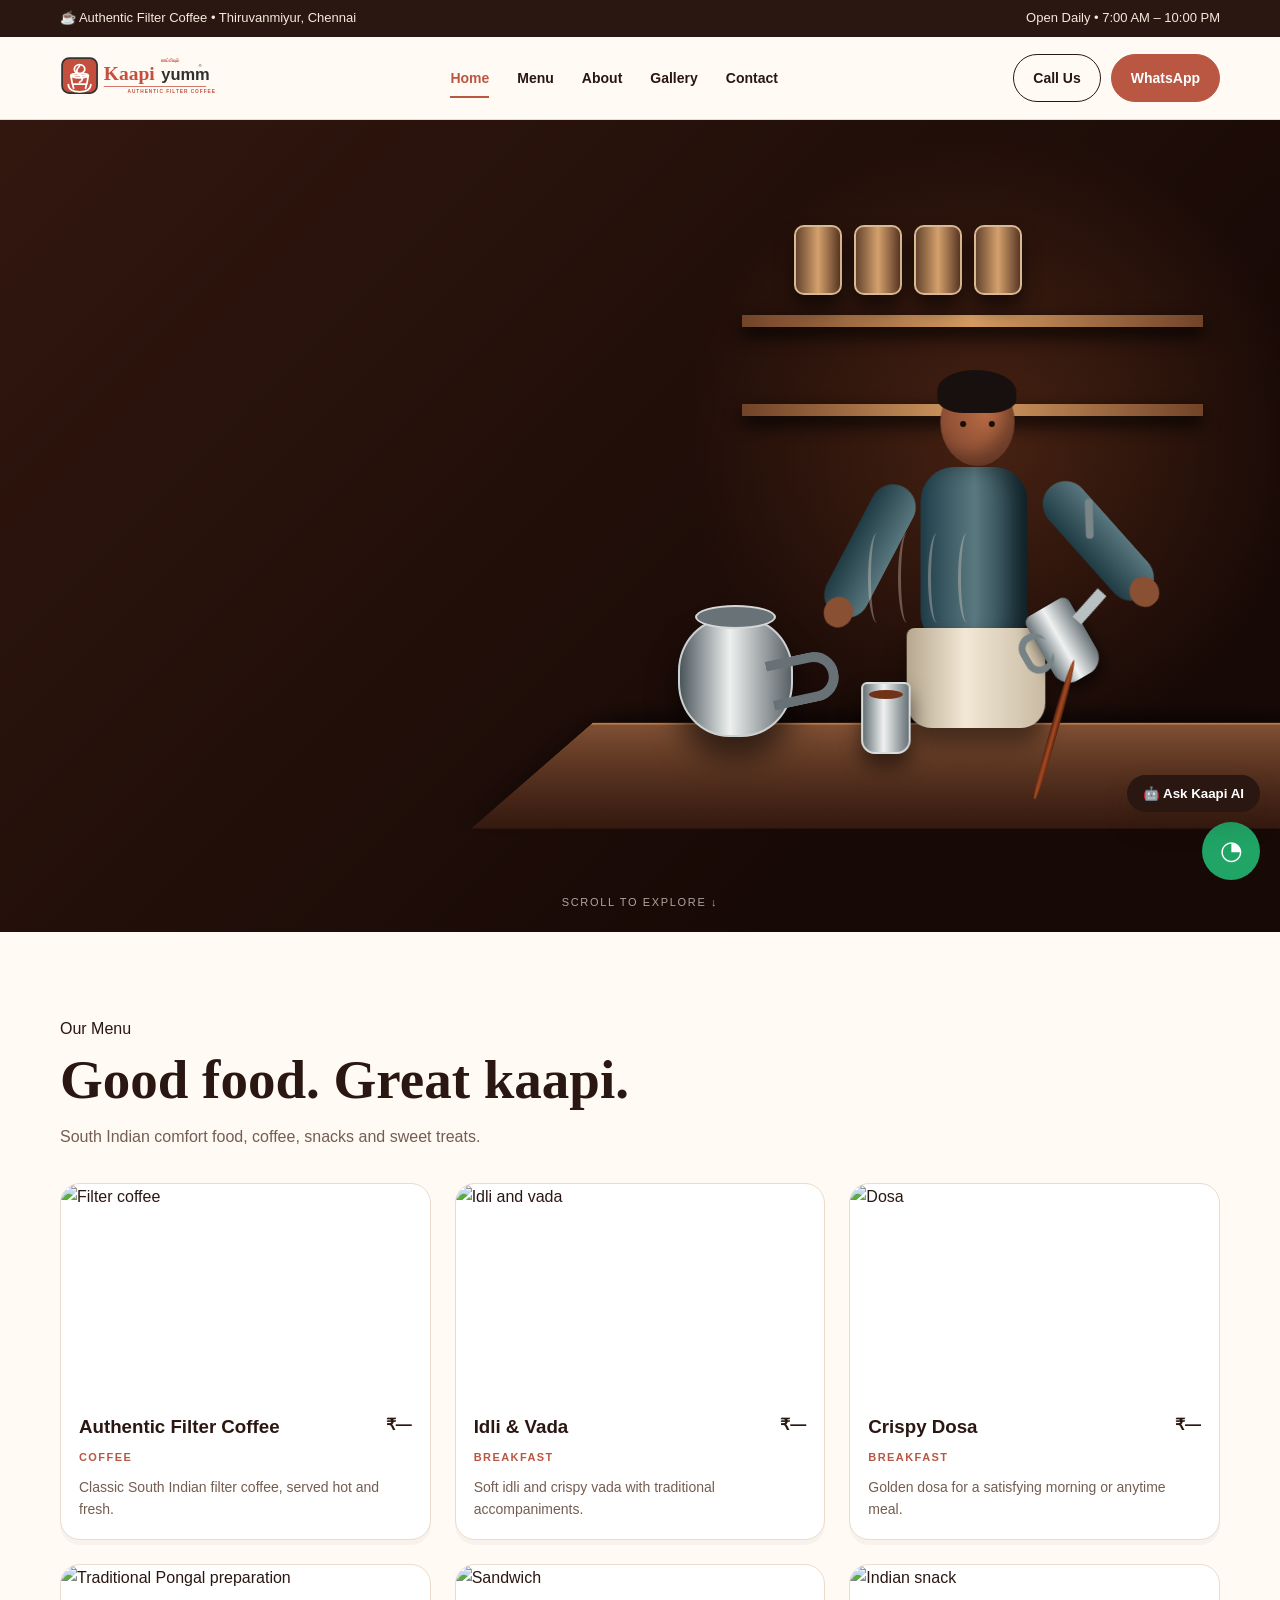
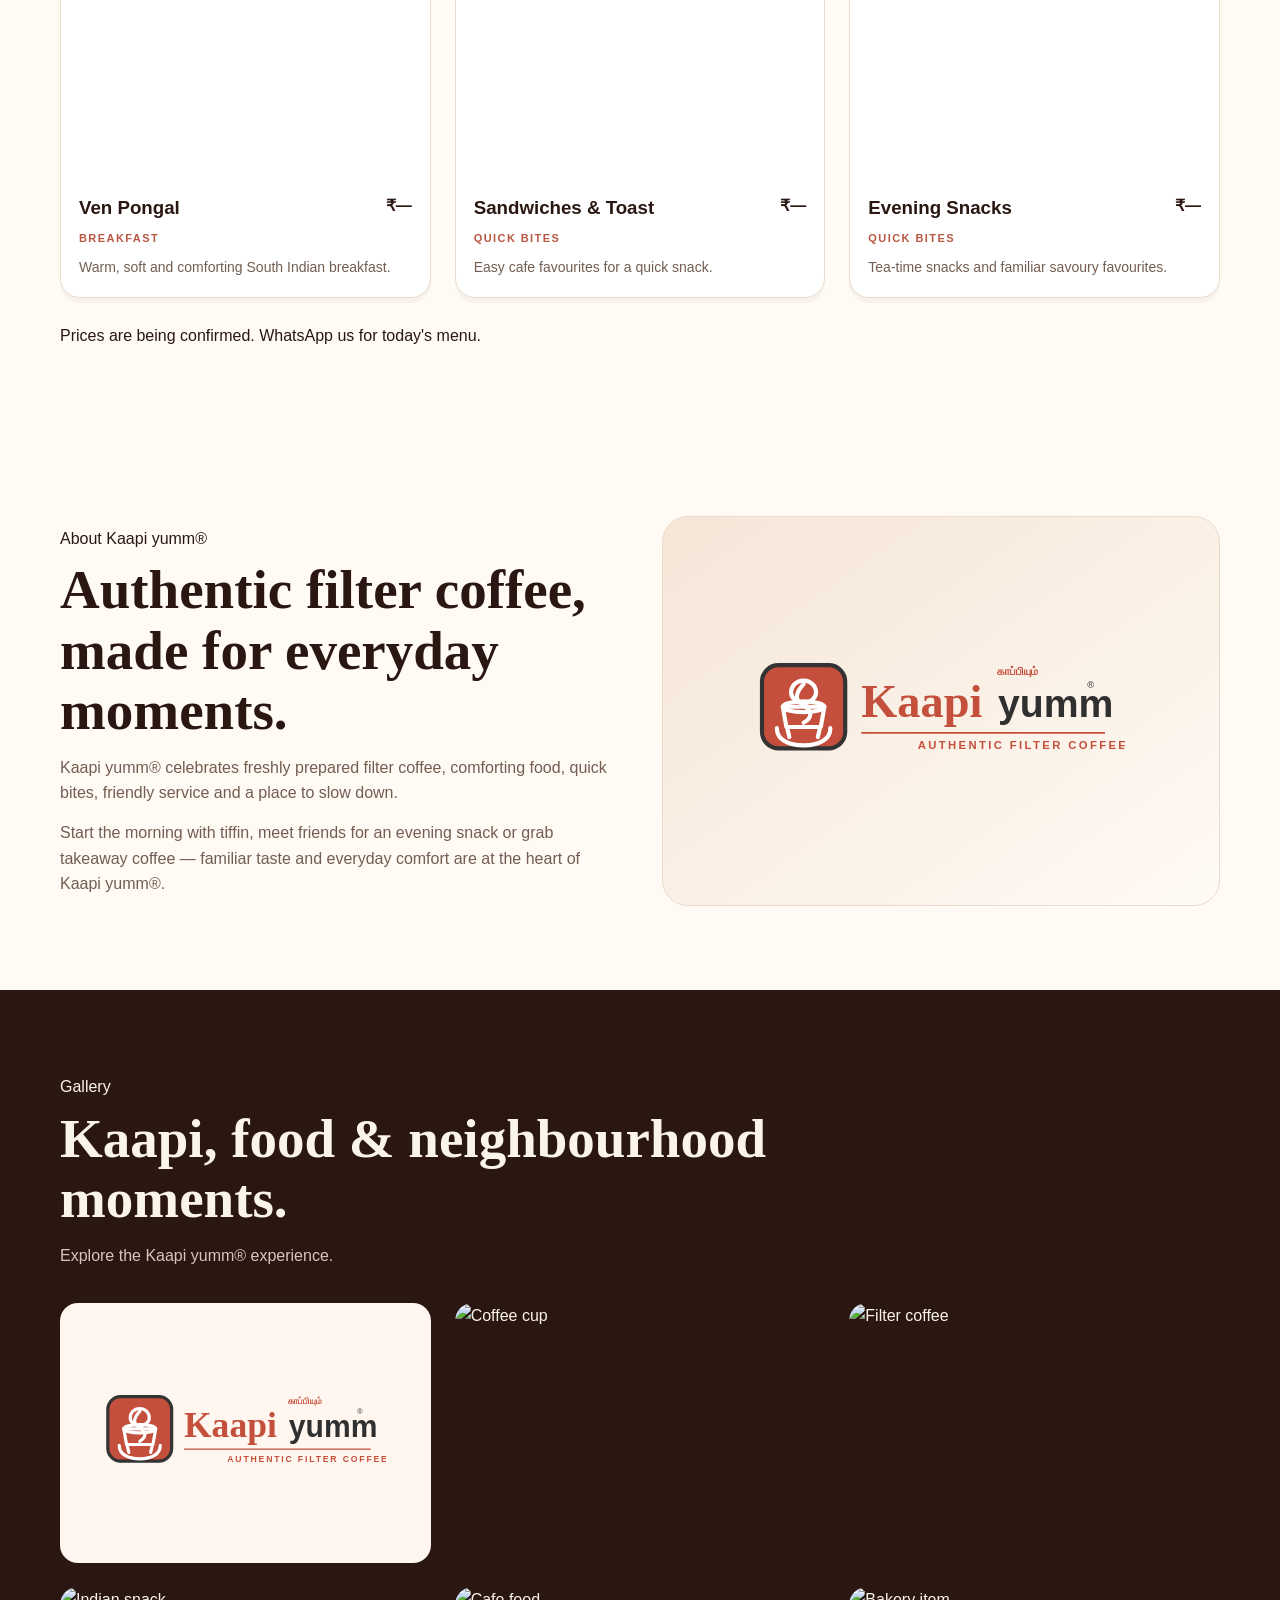
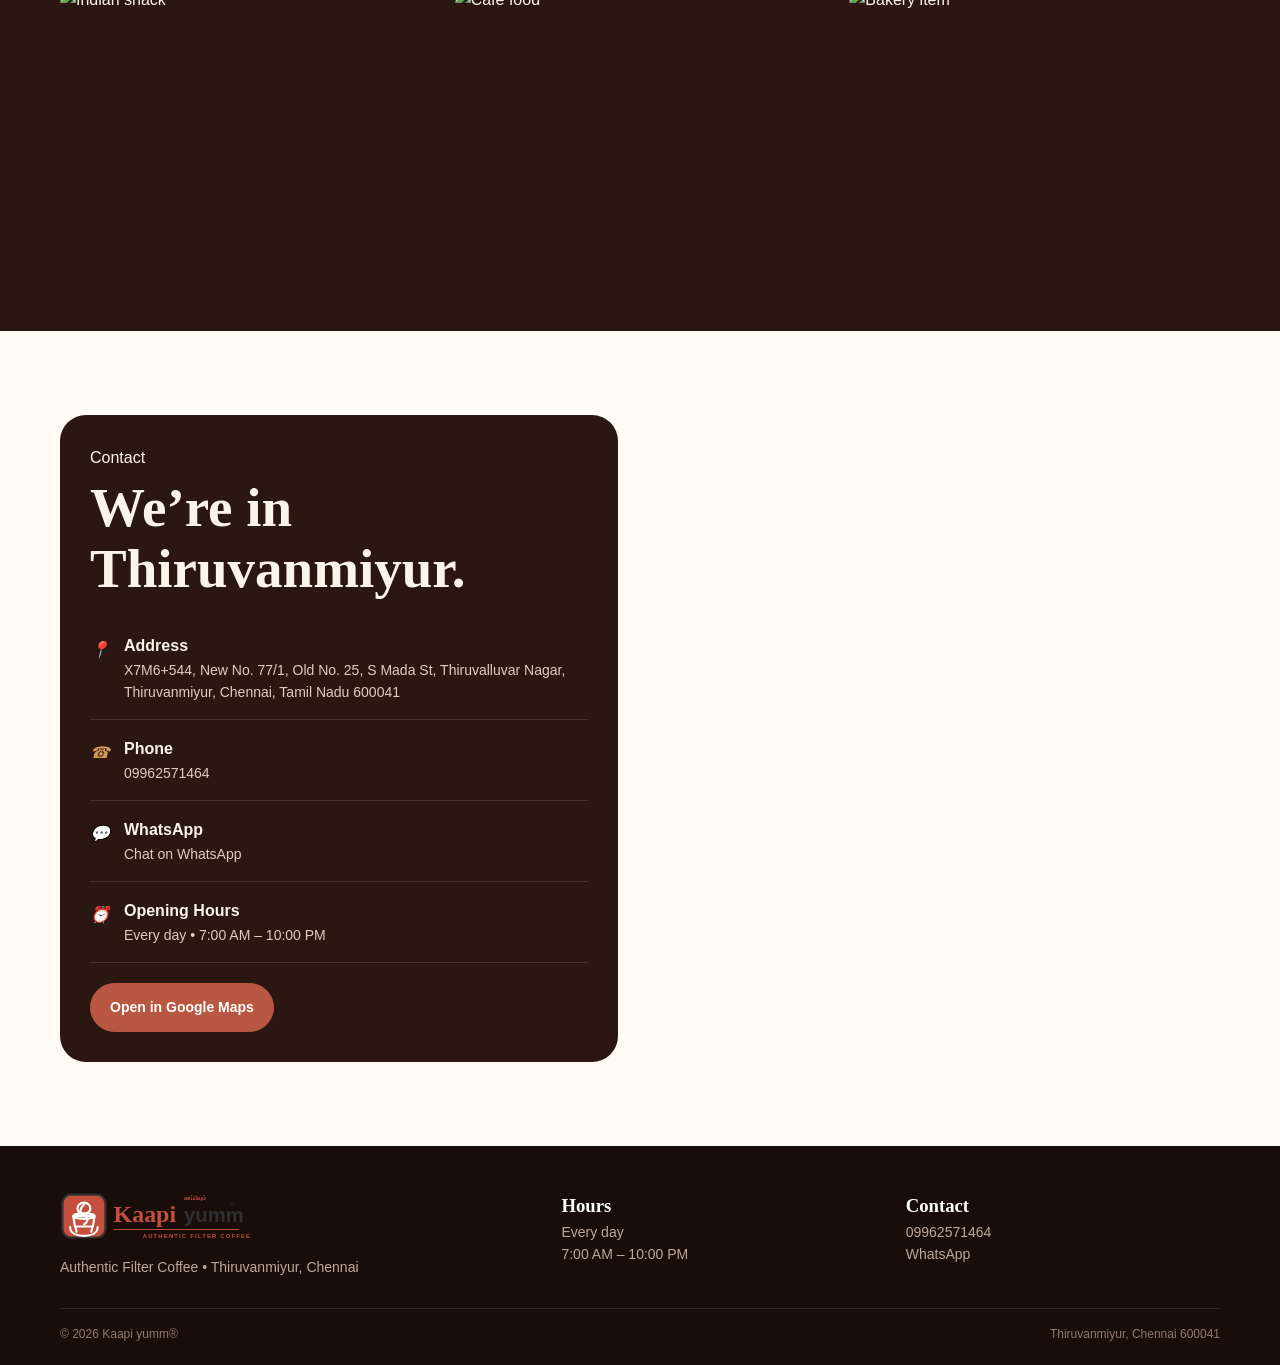
==== commit 1fa863b6: "Enable tea-kadai hero video layer with animated fallback" ====
--- a/index.html
+++ b/index.html
@@ -1 +1 @@
-<!doctype html><html lang="en"><head><meta charset="utf-8"><meta name="viewport" content="width=device-width,initial-scale=1"><title>Kaapi yumm® | Authentic Filter Coffee in Thiruvanmiyur</title><meta name="description" content="Kaapi yumm® — authentic filter coffee, breakfast, snacks and cafe favourites in Thiruvanmiyur, Chennai."><link rel="stylesheet" href="css/style.css"><script src="https://unpkg.com/three@0.161.0/build/three.min.js"></script></head><body><div class="topbar"><div class="container"><span>☕ Authentic Filter Coffee • Thiruvanmiyur, Chennai</span><span>Open Daily • 7:00 AM – 10:00 PM</span></div></div><header class="navbar"><div class="container nav-wrap"><a class="brand" href="#home"><img src="assets/kaapi-yumm-logo.svg" alt="Kaapi yumm®"></a><nav><ul class="nav-links"><li><a class="active" href="#home">Home</a></li><li><a href="#menu">Menu</a></li><li><a href="#about">About</a></li><li><a href="#gallery">Gallery</a></li><li><a href="#contact">Contact</a></li></ul></nav><div class="nav-cta"><a class="btn btn-outline" href="tel:+919962571464">Call Us</a><a class="btn btn-primary" href="https://wa.me/919962571464" target="_blank" rel="noreferrer">WhatsApp</a><button class="menu-toggle" aria-label="Open menu" aria-expanded="false">☰</button></div></div></header><main><section id="home" class="hero-slider" aria-label="Kaapi yumm highlights"><div id="kaapi-3d" class="kaapi-3d" aria-hidden="true"></div><div class="slider-track"><article class="hero-slide is-active"><img src="assets/storefront.webp" alt="Kaapi yumm storefront"><div class="hero-slide-overlay"><div class="container hero-slide-content"><span class="eyebrow">Thiruvanmiyur • Chennai</span><h1>Authentic <span>Kaapi.</span><br>Good Food.<br>Good Moments.</h1><p>Fresh filter coffee, South Indian favourites and a welcoming neighbourhood cafe experience.</p><div class="hero-actions"><a class="btn btn-primary" href="#menu">Explore Menu</a><a class="btn btn-light" href="#contact">Get Directions</a></div></div></div></article><article class="hero-slide"><img src="https://images.unsplash.com/photo-1495474472287-4d71bcdd2085?auto=format&fit=crop&w=1800&q=88" alt="Fresh coffee"><div class="hero-slide-overlay"><div class="container hero-slide-content"><span class="eyebrow">Made Fresh Daily</span><h2>Start your day<br>with <span>Kaapi.</span></h2><p>From filter coffee to breakfast favourites, made for everyday mornings.</p><div class="hero-actions"><a class="btn btn-primary" href="#menu">See Our Menu</a><a class="btn btn-light" href="https://wa.me/919962571464" target="_blank" rel="noreferrer">WhatsApp Us</a></div></div></div></article><article class="hero-slide"><img src="https://images.unsplash.com/photo-1513104890138-7c749659a591?auto=format&fit=crop&w=1800&q=88" alt="Cafe food and snacks"><div class="hero-slide-overlay"><div class="container hero-slide-content"><span class="eyebrow">Breakfast • Snacks • Sweets</span><h2>Something for<br>every <span>craving.</span></h2><p>South Indian breakfast, quick bites, beverages and sweet treats.</p><div class="hero-actions"><a class="btn btn-primary" href="#menu">Explore Food</a><a class="btn btn-light" href="tel:+919962571464">Call Us</a></div></div></div></article></div><button class="slider-arrow slider-prev" type="button" aria-label="Previous slide">‹</button><button class="slider-arrow slider-next" type="button" aria-label="Next slide">›</button><div class="slider-dots"><button class="slider-dot is-active" type="button" data-slide="0" aria-label="Slide 1"></button><button class="slider-dot" type="button" data-slide="1" aria-label="Slide 2"></button><button class="slider-dot" type="button" data-slide="2" aria-label="Slide 3"></button></div></section><section id="menu" class="section"><div class="container"><div class="section-head"><span class="section-kicker">Our Menu</span><h2>Good food. Great kaapi.</h2><p>South Indian comfort food, coffee, snacks and sweet treats.</p></div><div class="menu-grid"><article class="menu-card"><div class="menu-card-media"><img src="https://images.unsplash.com/photo-1498804103079-a6351b050096?auto=format&fit=crop&w=900&q=85" alt="Filter coffee"></div><div class="menu-card-body"><div class="menu-card-top"><h3>Authentic Filter Coffee</h3><strong>₹—</strong></div><span class="menu-card-tag">Coffee</span><p>Classic South Indian filter coffee, served hot and fresh.</p></div></article><article class="menu-card"><div class="menu-card-media"><img src="https://images.unsplash.com/photo-1610192244261-3f33de3f55e4?auto=format&fit=crop&w=900&q=85" alt="Idli and vada"></div><div class="menu-card-body"><div class="menu-card-top"><h3>Idli & Vada</h3><strong>₹—</strong></div><span class="menu-card-tag">Breakfast</span><p>Soft idli and crispy vada with traditional accompaniments.</p></div></article><article class="menu-card"><div class="menu-card-media"><img src="https://images.unsplash.com/photo-1668236543090-82eba5ee5976?auto=format&fit=crop&w=900&q=85" alt="Dosa"></div><div class="menu-card-body"><div class="menu-card-top"><h3>Crispy Dosa</h3><strong>₹—</strong></div><span class="menu-card-tag">Breakfast</span><p>Golden dosa for a satisfying morning or anytime meal.</p></div></article><article class="menu-card"><div class="menu-card-media"><img src="https://images.pexels.com/photos/30519624/pexels-photo-30519624.jpeg?auto=compress&cs=tinysrgb&w=900" alt="Traditional Pongal preparation"></div><div class="menu-card-body"><div class="menu-card-top"><h3>Ven Pongal</h3><strong>₹—</strong></div><span class="menu-card-tag">Breakfast</span><p>Warm, soft and comforting South Indian breakfast.</p></div></article><article class="menu-card"><div class="menu-card-media"><img src="https://images.unsplash.com/photo-1528735602780-2552fd46c7af?auto=format&fit=crop&w=900&q=85" alt="Sandwich"></div><div class="menu-card-body"><div class="menu-card-top"><h3>Sandwiches & Toast</h3><strong>₹—</strong></div><span class="menu-card-tag">Quick Bites</span><p>Easy cafe favourites for a quick snack.</p></div></article><article class="menu-card"><div class="menu-card-media"><img src="https://images.unsplash.com/photo-1601050690597-df0568f70950?auto=format&fit=crop&w=900&q=85" alt="Indian snack"></div><div class="menu-card-body"><div class="menu-card-top"><h3>Evening Snacks</h3><strong>₹—</strong></div><span class="menu-card-tag">Quick Bites</span><p>Tea-time snacks and familiar savoury favourites.</p></div></article></div><div class="note" style="margin-top:25px">Prices are being confirmed. <a href="https://wa.me/919962571464" target="_blank" rel="noreferrer">WhatsApp us for today's menu.</a></div></div></section><section id="about" class="section"><div class="container about-grid"><div><span class="section-kicker">About Kaapi yumm®</span><h2>Authentic filter coffee, made for everyday moments.</h2><p class="copy">Kaapi yumm® celebrates freshly prepared filter coffee, comforting food, quick bites, friendly service and a place to slow down.</p><p class="copy" style="margin-top:14px">Start the morning with tiffin, meet friends for an evening snack or grab takeaway coffee — familiar taste and everyday comfort are at the heart of Kaapi yumm®.</p></div><div class="photo logo-photo"><img src="assets/kaapi-yumm-logo.svg" alt="Kaapi yumm® logo"></div></div></section><section id="gallery" class="section dark"><div class="container"><div class="section-head"><span class="eyebrow">Gallery</span><h2>Kaapi, food & neighbourhood moments.</h2><p>Explore the Kaapi yumm® experience.</p></div><div class="gallery-grid"><div class="gallery-brand-card"><img src="assets/kaapi-yumm-logo.svg" alt="Kaapi yumm® logo"></div><img src="https://images.unsplash.com/photo-1509042239860-f550ce710b93?auto=format&fit=crop&w=900&q=85" alt="Coffee cup"><img src="https://images.unsplash.com/photo-1498804103079-a6351b050096?auto=format&fit=crop&w=900&q=85" alt="Filter coffee"><img src="https://images.unsplash.com/photo-1601050690597-df0568f70950?auto=format&fit=crop&w=900&q=85" alt="Indian snack"><img src="https://images.unsplash.com/photo-1513104890138-7c749659a591?auto=format&fit=crop&w=900&q=85" alt="Cafe food"><img src="https://images.unsplash.com/photo-1555507036-ab1f4038808a?auto=format&fit=crop&w=900&q=85" alt="Bakery item"></div></div></section><section id="contact" class="section"><div class="container contact-grid"><div class="contact-card"><span class="section-kicker">Contact</span><h2 style="font-family:Georgia,serif;margin:8px 0 18px">We’re in Thiruvanmiyur.</h2><div class="contact-item"><i>📍</i><div><h4>Address</h4><p>X7M6+544, New No. 77/1, Old No. 25, S Mada St, Thiruvalluvar Nagar, Thiruvanmiyur, Chennai, Tamil Nadu 600041</p></div></div><div class="contact-item"><i>☎</i><div><h4>Phone</h4><p><a href="tel:+919962571464">09962571464</a></p></div></div><div class="contact-item"><i>💬</i><div><h4>WhatsApp</h4><p><a href="https://wa.me/919962571464" target="_blank" rel="noreferrer">Chat on WhatsApp</a></p></div></div><div class="contact-item"><i>⏰</i><div><h4>Opening Hours</h4><p>Every day • 7:00 AM – 10:00 PM</p></div></div><a class="btn btn-primary" style="margin-top:20px" href="https://www.google.com/maps/search/?api=1&query=X7M6%2B544%2C%2077%2F1%2C%20S%20Mada%20St%2C%20Thiruvanmiyur%2C%20Chennai%2C%20Tamil%20Nadu%20600041" target="_blank" rel="noreferrer">Open in Google Maps</a></div><iframe class="map-frame" loading="lazy" src="https://www.google.com/maps?q=77%2F1%20S%20Mada%20St%2C%20Thiruvanmiyur%2C%20Chennai%2C%20Tamil%20Nadu%20600041&output=embed" title="Kaapi yumm map"></iframe></div></section></main><footer class="footer"><div class="container"><div class="footer-grid"><div><img class="footer-logo" src="assets/kaapi-yumm-logo.svg" alt="Kaapi yumm®"><p>Authentic Filter Coffee • Thiruvanmiyur, Chennai</p></div><div><h3>Hours</h3><p>Every day<br>7:00 AM – 10:00 PM</p></div><div><h3>Contact</h3><p><a href="tel:+919962571464">09962571464</a><br><a href="https://wa.me/919962571464" target="_blank" rel="noreferrer">WhatsApp</a></p></div></div><div class="footer-bottom"><span>© 2026 Kaapi yumm®</span><span>Thiruvanmiyur, Chennai 600041</span></div></div></footer><a class="whatsapp" href="https://wa.me/919962571464" target="_blank" rel="noreferrer" aria-label="WhatsApp">◔</a><script src="js/script.js"></script><script>document.addEventListener('DOMContentLoaded',()=>{const host=document.getElementById('kaapi-3d');if(!host||!window.THREE)return;const scene=new THREE.Scene();const camera=new THREE.PerspectiveCamera(34,1,.1,100);camera.position.set(0,.65,5.8);const renderer=new THREE.WebGLRenderer({alpha:true,antialias:true});renderer.setPixelRatio(Math.min(devicePixelRatio,1.5));host.appendChild(renderer.domElement);const root=new THREE.Group();scene.add(root);const metal=new THREE.MeshStandardMaterial({color:0xd7d0c8,metalness:.9,roughness:.18});const dark=new THREE.MeshStandardMaterial({color:0x3a241c,metalness:.28,roughness:.5});const coffeeMat=new THREE.MeshStandardMaterial({color:0x6a311c,roughness:.25});const cup=new THREE.Mesh(new THREE.CylinderGeometry(1.0,.86,1.5,48),metal);cup.position.y=.15;root.add(cup);const coffee=new THREE.Mesh(new THREE.CylinderGeometry(.82,.82,.09,48),coffeeMat);coffee.position.y=.93;root.add(coffee);const rim=new THREE.Mesh(new THREE.TorusGeometry(.94,.07,16,48),metal);rim.rotation.x=Math.PI/2;rim.position.y=.98;root.add(rim);const saucer=new THREE.Mesh(new THREE.CylinderGeometry(1.35,1.22,.12,64),dark);saucer.position.y=-.63;root.add(saucer);const handle=new THREE.Mesh(new THREE.TorusGeometry(.47,.085,16,48,Math.PI*1.5),metal);handle.rotation.y=Math.PI/2;handle.position.set(1.0,.23,0);root.add(handle);const steam=new THREE.Group();for(let i=0;i<3;i++){const s=new THREE.Mesh(new THREE.TorusGeometry(.1,.024,8,20),new THREE.MeshBasicMaterial({color:0xf5e4d7,transparent:true,opacity:.35}));s.rotation.x=Math.PI/2;s.position.set((i-1)*.25,1.35+i*.17,.02);steam.add(s)}root.add(steam);scene.add(new THREE.HemisphereLight(0xffead8,0x2e1710,2.5));const key=new THREE.DirectionalLight(0xfff0df,3);key.position.set(3,4,5);scene.add(key);let px=0,py=0,tx=0,ty=0;host.addEventListener('pointermove',e=>{const r=host.getBoundingClientRect();px=(e.clientX-r.left)/r.width-.5;py=(e.clientY-r.top)/r.height-.5});function resize(){const w=host.clientWidth||400,h=host.clientHeight||300;camera.aspect=w/h;camera.updateProjectionMatrix();renderer.setSize(w,h)}function frame(t){requestAnimationFrame(frame);tx+=(px*.35-tx)*.06;ty+=(py*.2-ty)*.06;root.rotation.y=t*.00045+tx;root.rotation.x=-ty;steam.children.forEach((s,i)=>{s.position.x=(i-1)*.25+Math.sin(t*.0016+i)*.11;s.position.y=1.35+i*.17+Math.sin(t*.0013+i)*.06});renderer.render(scene,camera)}resize();window.addEventListener('resize',resize);frame(0)})();</script></body></html>+<!doctype html><html lang="en"><head><meta charset="utf-8"><meta name="viewport" content="width=device-width,initial-scale=1"><title>Kaapi yumm® | Authentic Filter Coffee in Thiruvanmiyur</title><meta name="description" content="Kaapi yumm® — authentic filter coffee, breakfast, snacks and cafe favourites in Thiruvanmiyur, Chennai."><link rel="stylesheet" href="css/style.css"><script src="https://cdnjs.cloudflare.com/ajax/libs/three.js/0.160.1/three.min.js"></script></head><body><div class="topbar"><div class="container"><span>☕ Authentic Filter Coffee • Thiruvanmiyur, Chennai</span><span>Open Daily • 7:00 AM – 10:00 PM</span></div></div><header class="navbar"><div class="container nav-wrap"><a class="brand" href="#home"><img src="assets/kaapi-yumm-logo.svg" alt="Kaapi yumm®"></a><nav><ul class="nav-links"><li><a class="active" href="#home">Home</a></li><li><a href="#menu">Menu</a></li><li><a href="#about">About</a></li><li><a href="#gallery">Gallery</a></li><li><a href="#contact">Contact</a></li></ul></nav><div class="nav-cta"><a class="btn btn-outline" href="tel:+919962571464">Call Us</a><a class="btn btn-primary" href="https://wa.me/919962571464" target="_blank" rel="noreferrer">WhatsApp</a><button class="menu-toggle" aria-label="Open menu" aria-expanded="false">☰</button></div></div></header><main><section id="home" class="hero-slider" aria-label="Kaapi yumm highlights"><div id="kaapi-3d" class="kaapi-3d" aria-hidden="true"></div><div class="slider-track"><article class="hero-slide is-active"><img src="assets/storefront.webp" alt="Kaapi yumm storefront"><div class="hero-slide-overlay"><div class="container hero-slide-content"><span class="eyebrow">Thiruvanmiyur • Chennai</span><h1>Authentic <span>Kaapi.</span><br>Good Food.<br>Good Moments.</h1><p>Fresh filter coffee, South Indian favourites and a welcoming neighbourhood cafe experience.</p><div class="hero-actions"><a class="btn btn-primary" href="#menu">Explore Menu</a><a class="btn btn-light" href="#contact">Get Directions</a></div></div></div></article><article class="hero-slide"><img src="https://images.unsplash.com/photo-1495474472287-4d71bcdd2085?auto=format&fit=crop&w=1800&q=88" alt="Fresh coffee"><div class="hero-slide-overlay"><div class="container hero-slide-content"><span class="eyebrow">Made Fresh Daily</span><h2>Start your day<br>with <span>Kaapi.</span></h2><p>From filter coffee to breakfast favourites, made for everyday mornings.</p><div class="hero-actions"><a class="btn btn-primary" href="#menu">See Our Menu</a><a class="btn btn-light" href="https://wa.me/919962571464" target="_blank" rel="noreferrer">WhatsApp Us</a></div></div></div></article><article class="hero-slide"><img src="https://images.unsplash.com/photo-1513104890138-7c749659a591?auto=format&fit=crop&w=1800&q=88" alt="Cafe food and snacks"><div class="hero-slide-overlay"><div class="container hero-slide-content"><span class="eyebrow">Breakfast • Snacks • Sweets</span><h2>Something for<br>every <span>craving.</span></h2><p>South Indian breakfast, quick bites, beverages and sweet treats.</p><div class="hero-actions"><a class="btn btn-primary" href="#menu">Explore Food</a><a class="btn btn-light" href="tel:+919962571464">Call Us</a></div></div></div></article></div><button class="slider-arrow slider-prev" type="button" aria-label="Previous slide">‹</button><button class="slider-arrow slider-next" type="button" aria-label="Next slide">›</button><div class="slider-dots"><button class="slider-dot is-active" type="button" data-slide="0" aria-label="Slide 1"></button><button class="slider-dot" type="button" data-slide="1" aria-label="Slide 2"></button><button class="slider-dot" type="button" data-slide="2" aria-label="Slide 3"></button></div></section><section id="menu" class="section"><div class="container"><div class="section-head"><span class="section-kicker">Our Menu</span><h2>Good food. Great kaapi.</h2><p>South Indian comfort food, coffee, snacks and sweet treats.</p></div><div class="menu-grid"><article class="menu-card"><div class="menu-card-media"><img src="https://images.unsplash.com/photo-1498804103079-a6351b050096?auto=format&fit=crop&w=900&q=85" alt="Filter coffee"></div><div class="menu-card-body"><div class="menu-card-top"><h3>Authentic Filter Coffee</h3><strong>₹—</strong></div><span class="menu-card-tag">Coffee</span><p>Classic South Indian filter coffee, served hot and fresh.</p></div></article><article class="menu-card"><div class="menu-card-media"><img src="https://images.unsplash.com/photo-1610192244261-3f33de3f55e4?auto=format&fit=crop&w=900&q=85" alt="Idli and vada"></div><div class="menu-card-body"><div class="menu-card-top"><h3>Idli & Vada</h3><strong>₹—</strong></div><span class="menu-card-tag">Breakfast</span><p>Soft idli and crispy vada with traditional accompaniments.</p></div></article><article class="menu-card"><div class="menu-card-media"><img src="https://images.unsplash.com/photo-1668236543090-82eba5ee5976?auto=format&fit=crop&w=900&q=85" alt="Dosa"></div><div class="menu-card-body"><div class="menu-card-top"><h3>Crispy Dosa</h3><strong>₹—</strong></div><span class="menu-card-tag">Breakfast</span><p>Golden dosa for a satisfying morning or anytime meal.</p></div></article><article class="menu-card"><div class="menu-card-media"><img src="https://images.pexels.com/photos/30519624/pexels-photo-30519624.jpeg?auto=compress&cs=tinysrgb&w=900" alt="Traditional Pongal preparation"></div><div class="menu-card-body"><div class="menu-card-top"><h3>Ven Pongal</h3><strong>₹—</strong></div><span class="menu-card-tag">Breakfast</span><p>Warm, soft and comforting South Indian breakfast.</p></div></article><article class="menu-card"><div class="menu-card-media"><img src="https://images.unsplash.com/photo-1528735602780-2552fd46c7af?auto=format&fit=crop&w=900&q=85" alt="Sandwich"></div><div class="menu-card-body"><div class="menu-card-top"><h3>Sandwiches & Toast</h3><strong>₹—</strong></div><span class="menu-card-tag">Quick Bites</span><p>Easy cafe favourites for a quick snack.</p></div></article><article class="menu-card"><div class="menu-card-media"><img src="https://images.unsplash.com/photo-1601050690597-df0568f70950?auto=format&fit=crop&w=900&q=85" alt="Indian snack"></div><div class="menu-card-body"><div class="menu-card-top"><h3>Evening Snacks</h3><strong>₹—</strong></div><span class="menu-card-tag">Quick Bites</span><p>Tea-time snacks and familiar savoury favourites.</p></div></article></div><div class="note" style="margin-top:25px">Prices are being confirmed. <a href="https://wa.me/919962571464" target="_blank" rel="noreferrer">WhatsApp us for today's menu.</a></div></div></section><section id="about" class="section"><div class="container about-grid"><div><span class="section-kicker">About Kaapi yumm®</span><h2>Authentic filter coffee, made for everyday moments.</h2><p class="copy">Kaapi yumm® celebrates freshly prepared filter coffee, comforting food, quick bites, friendly service and a place to slow down.</p><p class="copy" style="margin-top:14px">Start the morning with tiffin, meet friends for an evening snack or grab takeaway coffee — familiar taste and everyday comfort are at the heart of Kaapi yumm®.</p></div><div class="photo logo-photo"><img src="assets/kaapi-yumm-logo.svg" alt="Kaapi yumm® logo"></div></div></section><section id="gallery" class="section dark"><div class="container"><div class="section-head"><span class="eyebrow">Gallery</span><h2>Kaapi, food & neighbourhood moments.</h2><p>Explore the Kaapi yumm® experience.</p></div><div class="gallery-grid"><div class="gallery-brand-card"><img src="assets/kaapi-yumm-logo.svg" alt="Kaapi yumm® logo"></div><img src="https://images.unsplash.com/photo-1509042239860-f550ce710b93?auto=format&fit=crop&w=900&q=85" alt="Coffee cup"><img src="https://images.unsplash.com/photo-1498804103079-a6351b050096?auto=format&fit=crop&w=900&q=85" alt="Filter coffee"><img src="https://images.unsplash.com/photo-1601050690597-df0568f70950?auto=format&fit=crop&w=900&q=85" alt="Indian snack"><img src="https://images.unsplash.com/photo-1513104890138-7c749659a591?auto=format&fit=crop&w=900&q=85" alt="Cafe food"><img src="https://images.unsplash.com/photo-1555507036-ab1f4038808a?auto=format&fit=crop&w=900&q=85" alt="Bakery item"></div></div></section><section id="contact" class="section"><div class="container contact-grid"><div class="contact-card"><span class="section-kicker">Contact</span><h2 style="font-family:Georgia,serif;margin:8px 0 18px">We’re in Thiruvanmiyur.</h2><div class="contact-item"><i>📍</i><div><h4>Address</h4><p>X7M6+544, New No. 77/1, Old No. 25, S Mada St, Thiruvalluvar Nagar, Thiruvanmiyur, Chennai, Tamil Nadu 600041</p></div></div><div class="contact-item"><i>☎</i><div><h4>Phone</h4><p><a href="tel:+919962571464">09962571464</a></p></div></div><div class="contact-item"><i>💬</i><div><h4>WhatsApp</h4><p><a href="https://wa.me/919962571464" target="_blank" rel="noreferrer">Chat on WhatsApp</a></p></div></div><div class="contact-item"><i>⏰</i><div><h4>Opening Hours</h4><p>Every day • 7:00 AM – 10:00 PM</p></div></div><a class="btn btn-primary" style="margin-top:20px" href="https://www.google.com/maps/search/?api=1&query=X7M6%2B544%2C%2077%2F1%2C%20S%20Mada%20St%2C%20Thiruvanmiyur%2C%20Chennai%2C%20Tamil%20Nadu%20600041" target="_blank" rel="noreferrer">Open in Google Maps</a></div><iframe class="map-frame" loading="lazy" src="https://www.google.com/maps?q=77%2F1%20S%20Mada%20St%2C%20Thiruvanmiyur%2C%20Chennai%2C%20Tamil%20Nadu%20600041&output=embed" title="Kaapi yumm map"></iframe></div></section></main><footer class="footer"><div class="container"><div class="footer-grid"><div><img class="footer-logo" src="assets/kaapi-yumm-logo.svg" alt="Kaapi yumm®"><p>Authentic Filter Coffee • Thiruvanmiyur, Chennai</p></div><div><h3>Hours</h3><p>Every day<br>7:00 AM – 10:00 PM</p></div><div><h3>Contact</h3><p><a href="tel:+919962571464">09962571464</a><br><a href="https://wa.me/919962571464" target="_blank" rel="noreferrer">WhatsApp</a></p></div></div><div class="footer-bottom"><span>© 2026 Kaapi yumm®</span><span>Thiruvanmiyur, Chennai 600041</span></div></div></footer><a class="whatsapp" href="https://wa.me/919962571464" target="_blank" rel="noreferrer" aria-label="WhatsApp">◔</a><script src="js/script.js"></script><script src="js/tea-video.js"></script></body></html>
